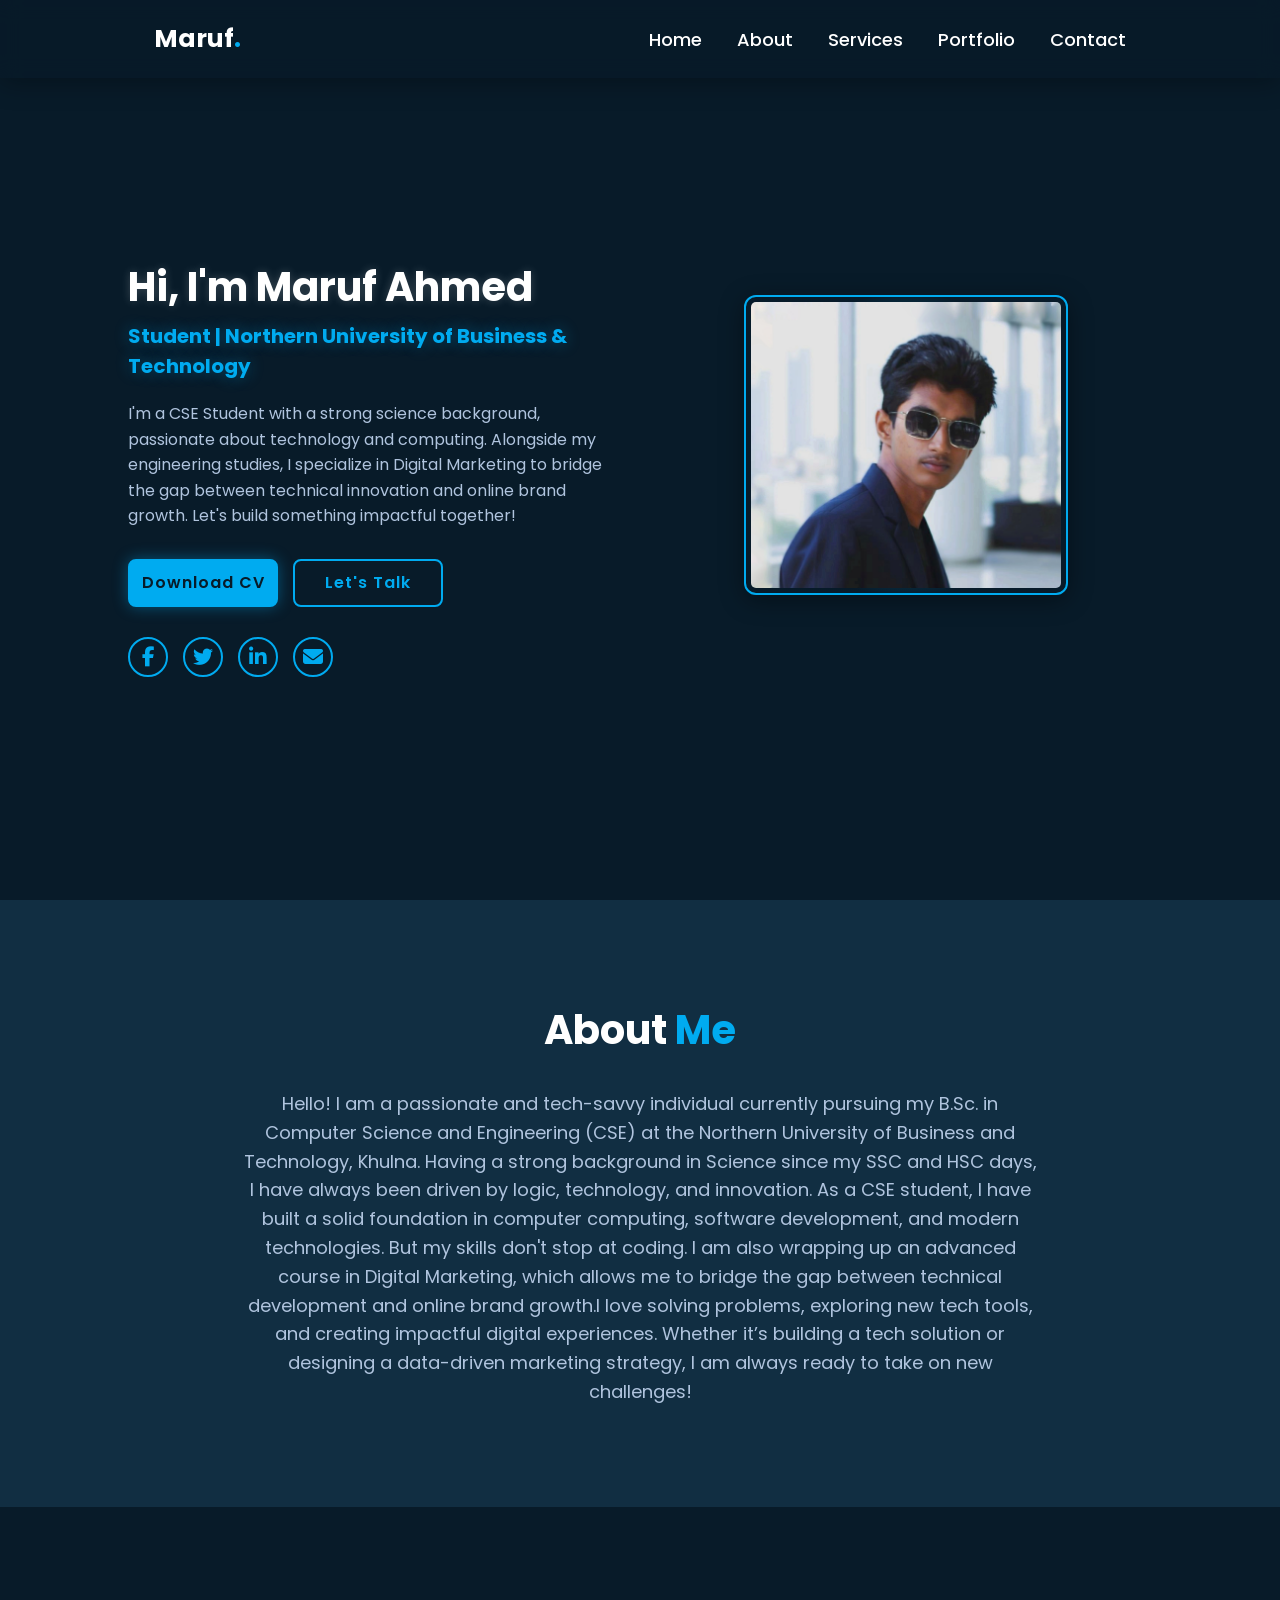
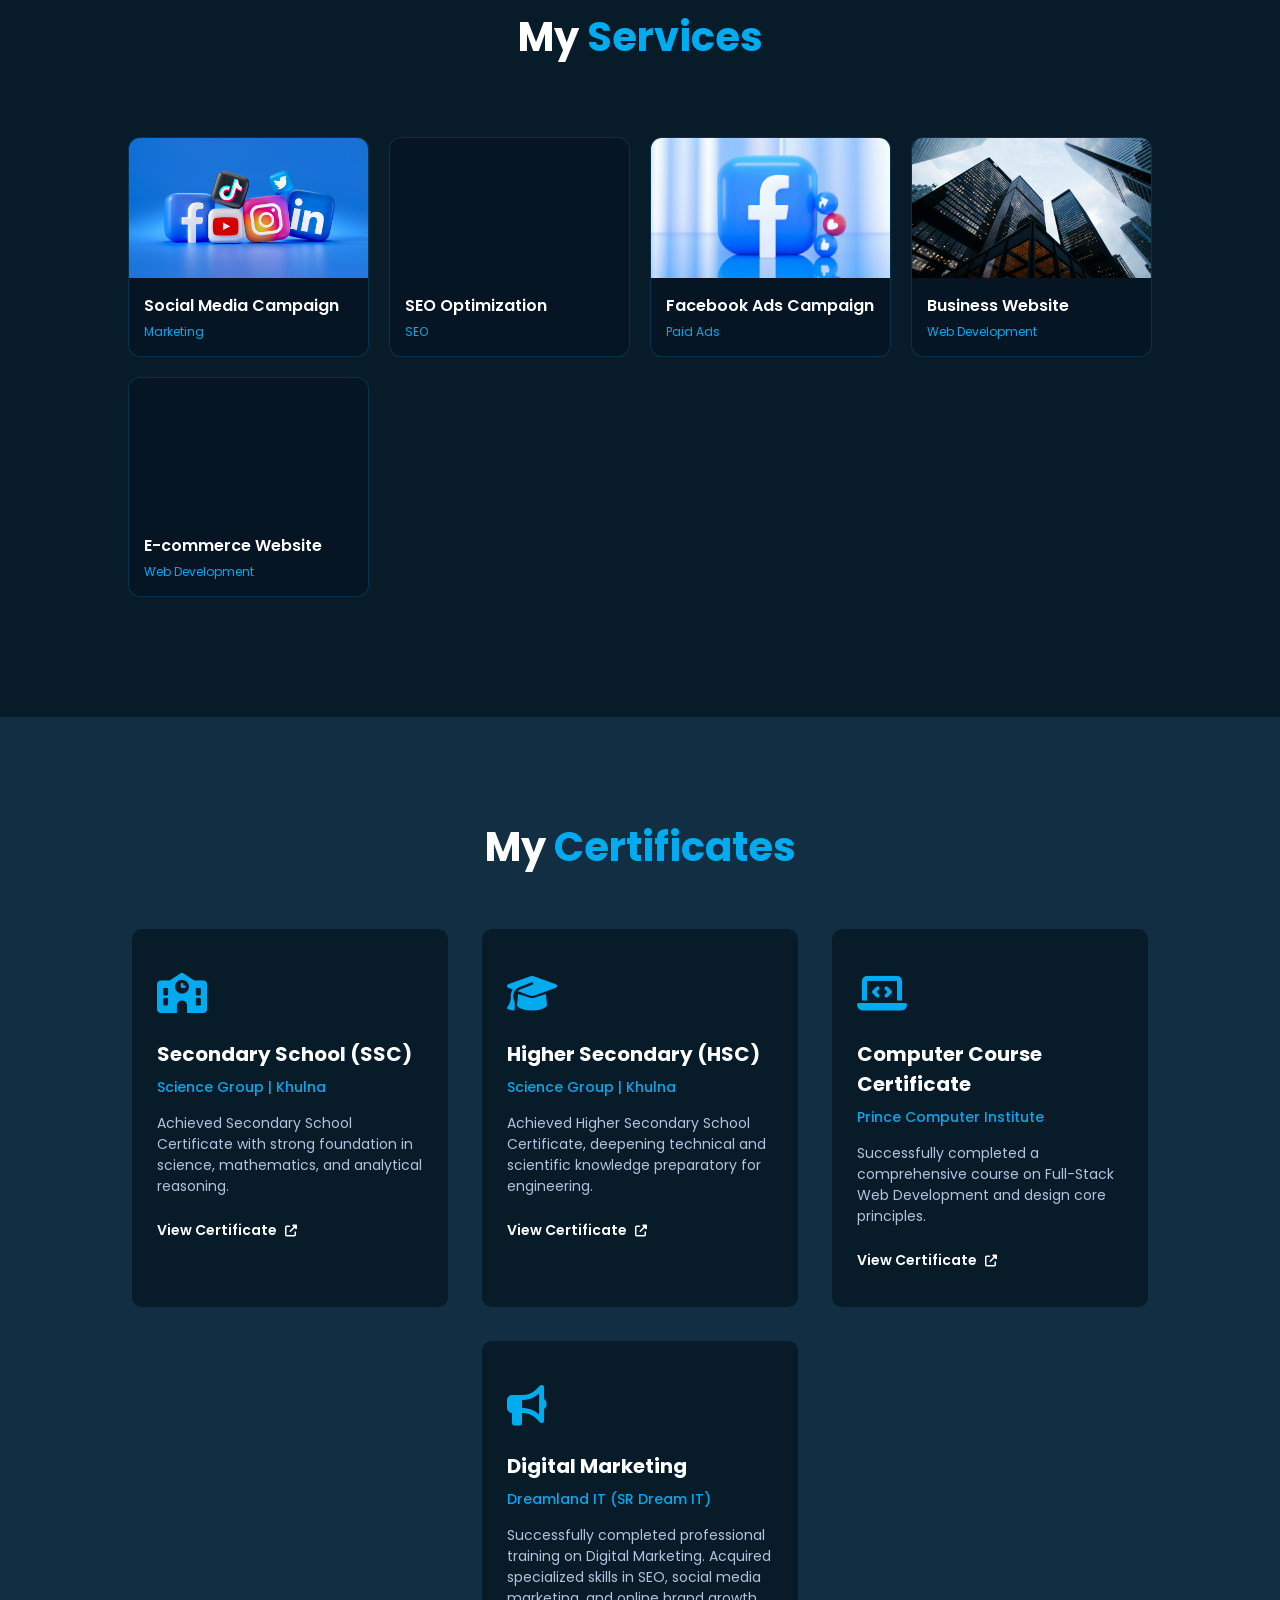
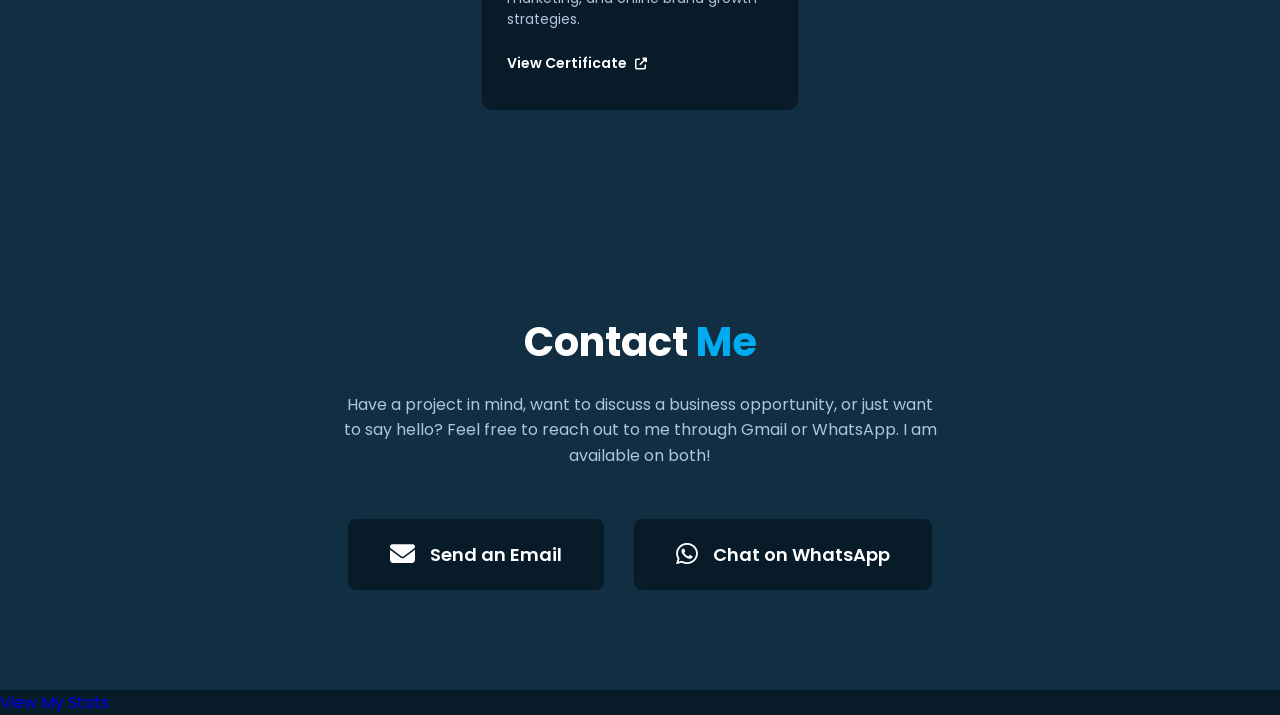
==== index.html @ d7e3120d "Add files via upload" ====
<!DOCTYPE html>
<html lang="en">
<head>
    <meta charset="UTF-8">
    <meta name="viewport" content="width=device-width, initial-scale=1.0">
    <title>Maruf | Portfolio</title>
    <!-- FontAwesome Icon Link (For Social Media Icons) -->
    <link rel="stylesheet" href="https://cdnjs.cloudflare.com/ajax/libs/font-awesome/6.4.0/css/all.min.css">
    <link rel="stylesheet" href="style.css">
</head>
<body>

    <!-- Navigation Bar -->
    <header>
        <nav>
            <div class="logo">Maruf<span>.</span></div>
            <ul>
                <li><a href="#hero">Home</a></li>
                <li><a href="#about">About</a></li>
                <li><a href="#services">Services</a></li>
                <li><a href="#portfolio">Portfolio</a></li>
                <li><a href="#contact">Contact</a></li>
            </ul>
        </nav>
    </header>

    <!-- Hero Section -->
   <section id="hero" style="min-height: 100vh; display: flex; align-items: center; justify-content: space-between; padding: 100px 10% 60px 10%; background: #081b29; color: #fff; gap: 40px;">

    <div class="hero-content" style="flex: 1; min-width: 300px;">
        <h1 style="font-size: 40px; font-weight: 700; margin-bottom: 10px;">Hi, I'm Maruf Ahmed</h1>
        <h2 class="dynamic-text" style="font-size: 20px; color: #00abf0; margin-bottom: 20px;">Student | Northern University of Business & Technology</h2>
        <p style="font-size: 16px; line-height: 1.6; margin-bottom: 30px; color: #b0c4de;">I'm a CSE Student with a strong science background, passionate about technology and computing. Alongside my engineering studies, I specialize in Digital Marketing to bridge the gap between technical innovation and online brand growth. Let's build something impactful together!</p>
        
        <div class="hero-buttons" style="margin-bottom: 30px; display: flex; gap: 15px;">
            <a href="cv.pdf" download class="btn-filled">Download CV</a>
            <a href="https://wa.me/+8801313614812" target="_blank" class="btn-outlined">Let's Talk</a>
        </div>

        <div class="social-icons" style="display: flex; gap: 15px;">
            <a href="https://www.facebook.com/syringe2049" target="_blank"><i class="fab fa-facebook-f"></i></a>
            <a href="https://www.twitter.com/syringe_2" target="_blank"><i class="fab fa-twitter"></i></a>
            <a href="https://www.linkedin.com/in/maruf-ahmed" target="_blank"><i class="fab fa-linkedin-in"></i></a>
            <a href="mailto:marufahmed1295@gmail.com"><i class="fas fa-envelope"></i></a>
        </div>
    </div>

    <div class="hero-image" style="flex: 1; display: flex; justify-content: center; align-items: center; min-width: 300px;">
        <img src="maruf_face.png" alt="Maruf Ahmed" style="max-width: 70%; height: auto; max-height: 300px; border-radius: 12px; box-shadow: 0 5px 25px rgba(0, 0, 0, 0.4); object-fit: cover;">
    </div>

</section>
     <!-- About Section -->
<section id="about" style="padding: 100px 10%; background: #112e42; color: #fff;">
    <h2 style="font-size: 40px; margin-bottom: 30px; text-align: center;">About <span style="color: #00abf0;">Me</span></h2>
    <p style="font-size: 18px; line-height: 1.6; color: #b0c4de; max-width: 800px; margin: 0 auto; text-align: center;">
       ​Hello! I am a passionate and tech-savvy individual currently pursuing my B.Sc. in Computer Science and Engineering (CSE) at the Northern University of Business and Technology, Khulna. Having a strong background in Science since my SSC and HSC days, I have always been driven by logic, technology, and innovation.
​      As a CSE student, I have built a solid foundation in computer computing, software development, and modern technologies. But my skills don't stop at coding. I am also wrapping up an advanced course in Digital Marketing, which allows me to bridge the gap between technical development and online brand growth.
       ​I love solving problems, exploring new tech tools, and creating impactful digital experiences. Whether it’s building a tech solution or designing a data-driven marketing strategy, I am always ready to take on new challenges!
    </p>
</section>
<section id="services" style="padding: 100px 10%; background: #081b29; color: #fff;">
    <h2 style="font-size: 40px; margin-bottom: 50px; text-align: center;">My <span style="color: #00abf0;">Services</span></h2>
    
    <div style="display: grid; grid-template-columns: repeat(auto-fit, minmax(220px, 1fr)); gap: 20px; padding: 20px 0; width: 100%;">

<div class="service-box" onclick="openServiceModal('social')" style="background: #061523; border-radius: 12px; overflow: hidden; border: 1px solid rgba(0, 171, 240, 0.2); cursor: pointer; transition: 0.3s;"> 
                  <div style="height: 140px; background-image: url('social.jpg'); background-size: cover; background-position: center;"></div>
                <div style="padding: 15px;">
                    <h3 style="font-size: 16px; color: #fff; margin-bottom: 5px; font-weight: 600;">Social Media Campaign</h3>
                    <p style="font-size: 12px; color: #00abf0; margin-bottom: 0;">Marketing</p>
                </div>
            </div>

<div class="service-box" onclick="openServiceModal('seo')" style="background: #061523; border-radius: 12px; overflow: hidden; border: 1px solid rgba(0, 171, 240, 0.2); cursor: pointer; transition: 0.3s;">
            <div style="height: 140px; background-image: url('seo.jpg'); background-size: cover; background-position: center;"></div>
            <div style="padding: 15px;">
                <h3 style="font-size: 16px; color: #fff; margin-bottom: 5px; font-weight: 600;">SEO Optimization</h3>
                <p style="font-size: 12px; color: #00abf0; margin-bottom: 0;">SEO</p>
            </div>
        </div>

<div class="service-box" onclick="openServiceModal('paid-ads')" style="background: #061523; border-radius: 12px; overflow: hidden; border: 1px solid rgba(0, 171, 240, 0.2); cursor: pointer; transition: 0.3s;">                <div style="height: 140px; background-image: url('ads.jpg'); background-size: cover; background-position: center;"></div>
                <div style="padding: 15px;">
                    <h3 style="font-size: 16px; color: #fff; margin-bottom: 5px; font-weight: 600;">Facebook Ads Campaign</h3>
                    <p style="font-size: 12px; color: #00abf0; margin-bottom: 0;">Paid Ads</p>
                </div>
            </div>

<div class="service-box" onclick="openServiceModal('website')" style="background: #061523; border-radius: 12px; overflow: hidden; border: 1px solid rgba(0, 171, 240, 0.2); cursor: pointer; transition: 0.3s;">                <div style="height: 140px; background-image: url('business.jpg'); background-size: cover; background-position: center;"></div>
                <div style="padding: 15px;">
                    <h3 style="font-size: 16px; color: #fff; margin-bottom: 5px; font-weight: 600;">Business Website</h3>
                    <p style="font-size: 12px; color: #00abf0; margin-bottom: 0;">Web Development</p>
                </div>
            </div>

<div class="service-box" onclick="openServiceModal('ecommerce')" style="background: #061523; border-radius: 12px; overflow: hidden; border: 1px solid rgba(0, 171, 240, 0.2); cursor: pointer; transition: 0.3s;">                <div style="height: 140px; background-image: url('ecommerce.jpg'); background-size: cover; background-position: center;"></div>
                <div style="padding: 15px;">
                    <h3 style="font-size: 16px; color: #fff; margin-bottom: 5px; font-weight: 600;">E-commerce Website</h3>
                    <p style="font-size: 12px; color: #00abf0; margin-bottom: 0;">Web Development</p>
                </div>
            </div>

        </div> 




         </div>
        </div>
    </div>
</section>

    <!-- Certificates and Projects (Portfolio) Section -->
    <section id="portfolio">
        <h2 class="section-title">My <span>Certificates</span></h2>
        
        <div class="portfolio-grid">
        <div class="portfolio-card">
            <div class="card-icon"><i class="fas fa-school"></i></div>
            <h3>Secondary School (SSC)</h3>
            <p class="institute">Science Group | Khulna</p>
            <p class="card-desc">Achieved Secondary School Certificate with strong foundation in science, mathematics, and analytical reasoning.</p>
            <a href="ssc.pdf" target="_blank" class="view-link">View Certificate <i class="fas fa-external-link-alt"></i></a>
        </div>

        <div class="portfolio-card">
            <div class="card-icon"><i class="fas fa-graduation-cap"></i></div>
            <h3>Higher Secondary (HSC)</h3>
            <p class="institute">Science Group | Khulna</p>
            <p class="card-desc">Achieved Higher Secondary School Certificate, deepening technical and scientific knowledge preparatory for engineering.</p>
            <a href="hsc.pdf" target="_blank" class="view-link">View Certificate <i class="fas fa-external-link-alt"></i></a>
        </div>

        <div class="portfolio-card">
            <div class="card-icon"><i class="fas fa-laptop-code"></i></div>
            <h3>Computer Course Certificate</h3>
            <p class="institute">Prince Computer Institute</p>
            <p class="card-desc">Successfully completed a comprehensive course on Full-Stack Web Development and design core principles.</p>
            <a href="computer-course.pdf" target="_blank" class="view-link">View Certificate <i class="fas fa-external-link-alt"></i></a>
        </div>

        <div class="portfolio-card">
            <div class="card-icon"><i class="fas fa-bullhorn"></i></div>
            <h3>Digital Marketing</h3>
            <p class="institute">Dreamland IT (SR Dream IT)</p>
            <p class="card-desc">Successfully completed professional training on Digital Marketing. Acquired specialized skills in SEO, social media marketing, and online brand growth strategies.</p>
            <a href="digital-marketing-cert.pdf" target="_blank" class="view-link">View Certificate <i class="fas fa-external-link-alt"></i></a>
        </div>
    </div>
    </section>
    <!-- Contact Section -->
<section id="contact" style="padding: 100px 10%; background: #112e42; color: #fff; text-align: center;">
    <h2 style="font-size: 40px; margin-bottom: 20px;">Contact <span style="color: #00abf0;">Me</span></h2>
    <p style="font-size: 16px; color: #b0c4de; max-width: 600px; margin: 0 auto 50px auto; line-height: 1.6;">
        Have a project in mind, want to discuss a business opportunity, or just want to say hello? Feel free to reach out to me through Gmail or WhatsApp. I am available on both!
    </p>

    <div style="display: flex; justify-content: center; align-items: center; gap: 30px; flex-wrap: wrap;">
        
        <!-- Gmail Option -->
        <a href="mailto:marufahmed1295@gmail.com" style="display: flex; align-items: center; gap: 15px; background: #081b29; padding: 20px 40px; border-radius: 8px; color: #fff; text-decoration: none; font-size: 18px; font-weight: 600; border: 2px solid transparent; transition: 0.5s;" onmouseover="this.style.borderColor='#00abf0'; this.style.color='#00abf0'" onmouseout="this.style.borderColor='transparent'; this.style.color='#fff'">
            <i class="fas fa-envelope" style="font-size: 25px;"></i> Send an Email
        </a>

        <!-- WhatsApp Option -->
        <a href="https://wa.me/8801313614812" target="_blank" style="display: flex; align-items: center; gap: 15px; background: #081b29; padding: 20px 40px; border-radius: 8px; color: #fff; text-decoration: none; font-size: 18px; font-weight: 600; border: 2px solid transparent; transition: 0.5s;" onmouseover="this.style.borderColor='#25d366'; this.style.color='#25d366'" onmouseout="this.style.borderColor='transparent'; this.style.color='#fff'">
            <i class="fab fa-whatsapp" style="font-size: 25px;"></i> Chat on WhatsApp
        </a>

    </div>
</section>
<div id="serviceModal" class="custom-modal" style="display: none; position: fixed; z-index: 1000; left: 0; top: 0; width: 100%; height: 100%; background-color: rgba(8, 27, 41, 0.95); backdrop-filter: blur(8px); align-items: center; justify-content: center;">
    
    <div class="modal-content" style="background: #112e42; border: 2px solid #00abf0; box-shadow: 0 0 30px rgba(0, 171, 240, 0.5); padding: 30px; border-radius: 15px; max-width: 600px; width: 90%; color: #fff; position: relative; animation: fadeIn 0.4s ease;">
        
        <span class="close-btn" onclick="closeServiceModal()" style="position: absolute; right: 20px; top: 15px; font-size: 28px; color: #b0c4de; cursor: pointer; transition: 0.3s;">&times;</span>
        
        <h2 id="modalTitle" style="color: #00abf0; font-size: 26px; margin-bottom: 15px; font-weight: 600;">Service Title</h2>
        <div id="modalBody" style="font-size: 16px; line-height: 1.7; color: #b0c4de;">
            </div>
    </div>
</div>

<style>
@keyframes fadeIn {
    from { opacity: 0; transform: scale(0.9); }
    to { opacity: 1; transform: scale(1); }
}
.close-btn:hover { color: #00abf0 !important; }
</style>

<script>
function openServiceModal(serviceType) {
    const modal = document.getElementById('serviceModal');
    const title = document.getElementById('modalTitle');
    const body = document.getElementById('modalBody');
    
   if(serviceType === 'social') {
        title.innerText = "Social Media Campaign & Marketing";
        // টাইটেল এর সাইজ ও মার্জিন সুন্দর করার জন্য একটু সিএসএস স্টাইল সেট করা
        title.style.fontSize = "22px";
        title.style.marginBottom = "15px";
        title.style.color = "#00abf0";

        body.innerHTML = `
            <div style="max-height: 55vh; overflow-y: auto; padding-right: 8px; scrollbar-width: thin;">
                
                <div style="margin-bottom: 12px;">
                    <h4 style="color: #fff; font-size: 14.5px; margin-bottom: 4px; font-weight: 600;">What is Social Media Marketing?</h4>
                    <p style="color: #b0c4de; font-size: 12.5px; line-height: 1.5; margin: 0;">
                        Using platforms like Facebook, Instagram, LinkedIn, and Twitter to promote your business, connect with your target audience, and build a strong online presence.
                    </p>
                </div>

                <div style="margin-bottom: 16px;">
                    <h4 style="color: #fff; font-size: 14.5px; margin-bottom: 4px; font-weight: 600;">Why is it Important?</h4>
                    <p style="color: #b0c4de; font-size: 12.5px; line-height: 1.5; margin: 0;">
                        A well-optimized campaign drives high-quality traffic, increases brand loyalty, boosts user engagement, and rapidly converts casual visitors into paying customers.
                    </p>
                </div>

                <div>
                    <h4 style="color: #00abf0; font-size: 14.5px; margin-bottom: 8px; font-weight: 600;">What I Will Do For You:</h4>
                    <ul style="list-style-type: none; padding: 0; margin: 0;">
                        <li style="margin-bottom: 6px; color: #b0c4de; font-size: 12px; display: flex; align-items: flex-start; line-height: 1.4;">
                            <span style="color: #00abf0; margin-right: 6px;">✔</span> Target audience research & strategic content planning.
                        </li>
                        <li style="margin-bottom: 6px; color: #b0c4de; font-size: 12px; display: flex; align-items: flex-start; line-height: 1.4;">
                            <span style="color: #00abf0; margin-right: 6px;">✔</span> Designing eye-catching visuals & high-converting ad copies.
                        </li>
                        <li style="margin-bottom: 6px; color: #b0c4de; font-size: 12px; display: flex; align-items: flex-start; line-height: 1.4;">
                            <span style="color: #00abf0; margin-right: 6px;">✔</span> Managing organic page growth & boosting customer engagement.
                        </li>
                        <li style="margin-bottom: 6px; color: #b0c4de; font-size: 12px; display: flex; align-items: flex-start; line-height: 1.4;">
                            <span style="color: #00abf0; margin-right: 6px;">✔</span> Setting up laser-targeted paid ad campaigns to maximize ROI.
                        </li>
                    </ul>
                </div>

            </div>
        `;
    }
    else if(serviceType === 'seo') {
        title.innerText = "SEO Optimization";
        title.style.fontSize = "22px";
        title.style.marginBottom = "15px";
        title.style.color = "#00abf0";

        body.innerHTML = `
            <div style="max-height: 55vh; overflow-y: auto; padding-right: 8px; scrollbar-width: thin;">
                
                <div style="margin-bottom: 12px;">
                    <h4 style="color: #fff; font-size: 14.5px; margin-bottom: 4px; font-weight: 600;">What is SEO Optimization?</h4>
                    <p style="color: #b0c4de; font-size: 12.5px; line-height: 1.5; margin: 0;">
                        SEO (Search Engine Optimization) is the process of optimizing your website to rank higher on Google search results, making it easier for customers to find you organically.
                    </p>
                </div>

                <div style="margin-bottom: 16px;">
                    <h4 style="color: #fff; font-size: 14.5px; margin-bottom: 4px; font-weight: 600;">Why is it Important?</h4>
                    <p style="color: #b0c4de; font-size: 12.5px; line-height: 1.5; margin: 0;">
                        Higher search rankings bring continuous free, organic traffic to your site, build immense brand trust, and generate high-quality leads without relying constantly on paid ads.
                    </p>
                </div>

                <div>
                    <h4 style="color: #00abf0; font-size: 14.5px; margin-bottom: 8px; font-weight: 600;">What I Will Do For You:</h4>
                    <ul style="list-style-type: none; padding: 0; margin: 0;">
                        <li style="margin-bottom: 6px; color: #b0c4de; font-size: 12px; display: flex; align-items: flex-start; line-height: 1.4;">
                            <span style="color: #00abf0; margin-right: 6px;">✔</span> Profitable & high-search volume keyword research.
                        </li>
                        <li style="margin-bottom: 6px; color: #b0c4de; font-size: 12px; display: flex; align-items: flex-start; line-height: 1.4;">
                            <span style="color: #00abf0; margin-right: 6px;">✔</span> On-Page SEO (Meta tags, headings, content optimization).
                        </li>
                        <li style="margin-bottom: 6px; color: #b0c4de; font-size: 12px; display: flex; align-items: flex-start; line-height: 1.4;">
                            <span style="color: #00abf0; margin-right: 6px;">✔</span> Technical SEO & website speed enhancement.
                        </li>
                        <li style="margin-bottom: 6px; color: #b0c4de; font-size: 12px; display: flex; align-items: flex-start; line-height: 1.4;">
                            <span style="color: #00abf0; margin-right: 6px;">✔</span> Google Search Console & Analytics setup with regular reporting.
                        </li>
                    </ul>
                </div>

            </div>
        `;
    }
    else if(serviceType === 'paid-ads') {
        title.innerText = "Facebook Ads & Boosting Campaign";
        title.style.fontSize = "22px";
        title.style.marginBottom = "15px";
        title.style.color = "#00abf0";

        body.innerHTML = `
            <div style="max-height: 55vh; overflow-y: auto; padding-right: 8px; scrollbar-width: thin;">
                
                <div style="margin-bottom: 12px;">
                    <h4 style="color: #fff; font-size: 14.5px; margin-bottom: 4px; font-weight: 600;">What is Paid Advertising?</h4>
                    <p style="color: #b0c4de; font-size: 12.5px; line-height: 1.5; margin: 0;">
                        Paid Ads or Boosting Campaigns involve paying platforms like Facebook and Instagram to instantly display your products or services directly to a highly targeted audience.
                    </p>
                </div>

                <div style="margin-bottom: 16px;">
                    <h4 style="color: #fff; font-size: 14.5px; margin-bottom: 4px; font-weight: 600;">Why is it Important?</h4>
                    <p style="color: #b0c4de; font-size: 12.5px; line-height: 1.5; margin: 0;">
                        It is the fastest way to generate instant sales, drive conversions, launch new products, and reach thousands of potential buyers within hours.
                    </p>
                </div>

                <div>
                    <h4 style="color: #00abf0; font-size: 14.5px; margin-bottom: 8px; font-weight: 600;">What I Will Do For You:</h4>
                    <ul style="list-style-type: none; padding: 0; margin: 0;">
                        <li style="margin-bottom: 6px; color: #b0c4de; font-size: 12px; display: flex; align-items: flex-start; line-height: 1.4;">
                            <span style="color: #00abf0; margin-right: 6px;">✔</span> Advanced custom & Lookalike audience targeting.
                        </li>
                        <li style="margin-bottom: 6px; color: #b0c4de; font-size: 12px; display: flex; align-items: flex-start; line-height: 1.4;">
                            <span style="color: #00abf0; margin-right: 6px;">✔</span> High-converting sales funnel creation & Meta Pixel setup.
                        </li>
                        <li style="margin-bottom: 6px; color: #b0c4de; font-size: 12px; display: flex; align-items: flex-start; line-height: 1.4;">
                            <span style="color: #00abf0; margin-right: 6px;">✔</span> A/B testing of ad copies and continuous budget optimization.
                        </li>
                        <li style="margin-bottom: 6px; color: #b0c4de; font-size: 12px; display: flex; align-items: flex-start; line-height: 1.4;">
                            <span style="color: #00abf0; margin-right: 6px;">✔</span> Running laser-focused retargeting ads to maximize your total sales.
                        </li>
                    </ul>
                </div>

            </div>
        `;
    }
    else if(serviceType === 'ecommerce') {
        title.innerText = "E-commerce Website Development";
        title.style.fontSize = "22px";
        title.style.marginBottom = "15px";
        title.style.color = "#00abf0";

        body.innerHTML = `
            <div style="max-height: 55vh; overflow-y: auto; padding-right: 8px; scrollbar-width: thin;">
                
                <div style="margin-bottom: 12px;">
                    <h4 style="color: #fff; font-size: 14.5px; margin-bottom: 4px; font-weight: 600;">What is E-commerce Website Development?</h4>
                    <p style="color: #b0c4de; font-size: 12.5px; line-height: 1.5; margin: 0;">
                        An E-commerce website is a fully dynamic online store equipped with a product catalog, shopping cart, and payment options, allowing customers to buy directly from you.
                    </p>
                </div>

                <div style="margin-bottom: 16px;">
                    <h4 style="color: #fff; font-size: 14.5px; margin-bottom: 4px; font-weight: 600;">Why is it Important?</h4>
                    <p style="color: #b0c4de; font-size: 12.5px; line-height: 1.5; margin: 0;">
                        It breaks geographical boundaries, expands your target market globally, and automates your retail or product sales process 24/7 without requiring a physical shop.
                    </p>
                </div>

                <div>
                    <h4 style="color: #00abf0; font-size: 14.5px; margin-bottom: 8px; font-weight: 600;">What I Will Do For You:</h4>
                    <ul style="list-style-type: none; padding: 0; margin: 0;">
                        <li style="margin-bottom: 6px; color: #b0c4de; font-size: 12px; display: flex; align-items: flex-start; line-height: 1.4;">
                            <span style="color: #00abf0; margin-right: 6px;">✔</span> Advanced product listing with search filters and cart management.
                        </li>
                        <li style="margin-bottom: 6px; color: #b0c4de; font-size: 12px; display: flex; align-items: flex-start; line-height: 1.4;">
                            <span style="color: #00abf0; margin-right: 6px;">✔</span> Secure integration with Bkash, Nagad, Rocket, or international payment systems.
                        </li>
                        <li style="margin-bottom: 6px; color: #b0c4de; font-size: 12px; display: flex; align-items: flex-start; line-height: 1.4;">
                            <span style="color: #00abf0; margin-right: 6px;">✔</span> User-friendly checkout page and comprehensive admin panel for tracking orders.
                        </li>
                    </ul>
                </div>

            </div>
        `;
    }
     else if(serviceType === 'website') {
        title.innerText = "Business Website Development";
        title.style.fontSize = "22px";
        title.style.marginBottom = "15px";
        title.style.color = "#00abf0";

        body.innerHTML = `
            <div style="max-height: 55vh; overflow-y: auto; padding-right: 8px; scrollbar-width: thin;">
                
                <div style="margin-bottom: 12px;">
                    <h4 style="color: #fff; font-size: 14.5px; margin-bottom: 4px; font-weight: 600;">What is a Business Website?</h4>
                    <p style="color: #b0c4de; font-size: 12.5px; line-height: 1.5; margin: 0;">
                        A business website is a professional digital presence for your company, designed to showcase your services, build brand identity, and attract potential clients online.
                    </p>
                </div>

                <div style="margin-bottom: 16px;">
                    <h4 style="color: #fff; font-size: 14.5px; margin-bottom: 4px; font-weight: 600;">Why is it Important?</h4>
                    <p style="color: #b0c4de; font-size: 12.5px; line-height: 1.5; margin: 0;">
                        It builds trust with your customers, serves as a 24/7 digital office, and makes your business accessible to global clients, helping you generate leads consistently.
                    </p>
                </div>

                <div>
                    <h4 style="color: #00abf0; font-size: 14.5px; margin-bottom: 8px; font-weight: 600;">What I Will Do For You:</h4>
                    <ul style="list-style-type: none; padding: 0; margin: 0;">
                        <li style="margin-bottom: 6px; color: #b0c4de; font-size: 12px; display: flex; align-items: flex-start; line-height: 1.4;">
                            <span style="color: #00abf0; margin-right: 6px;">✔</span> Custom, modern, and professional UI/UX design.
                        </li>
                        <li style="margin-bottom: 6px; color: #b0c4de; font-size: 12px; display: flex; align-items: flex-start; line-height: 1.4;">
                            <span style="color: #00abf0; margin-right: 6px;">✔</span> Fully mobile-responsive and high-speed optimized layout.
                        </li>
                        <li style="margin-bottom: 6px; color: #b0c4de; font-size: 12px; display: flex; align-items: flex-start; line-height: 1.4;">
                            <span style="color: #00abf0; margin-right: 6px;">✔</span> Contact forms, map integration, and SEO-friendly structure.
                        </li>
                    </ul>
                </div>
            </div>
        `;
    }
    
    modal.style.display = 'flex';
}

function closeServiceModal() {
    document.getElementById('serviceModal').style.display = 'none';
}

window.onclick = function(event) {
    const modal = document.getElementById('serviceModal');
    if (event.target == modal) {
        modal.style.display = 'none';
    }
}
</script>
<!-- Default Statcounter code for Maruf Portfolio
https://maruf-portfolio49.netlify.app/ -->
<script type="text/javascript">
var sc_project=13295386; 
var sc_invisible=0; 
var sc_security="14dc7873"; 
var scJsHost = "https://";
document.write("<sc"+"ript type='text/javascript' src='" + scJsHost+
"statcounter.com/counter/counter.js'></"+"script>");
</script>
<noscript><div class="statcounter"><a title="Web Analytics"
href="https://statcounter.com/" target="_blank"><img class="statcounter"
src="https://c.statcounter.com/13295386/0/14dc7873/0/" alt="Web Analytics"
referrerPolicy="no-referrer-when-downgrade"></a></div></noscript>
<!-- End of Statcounter Code -->
<a href="https://statcounter.com/p13295386/?guest=1">View My Stats</a>
</body>
</html>
---- style.css ----
/* গুগল ফন্ট ইমপোর্ট */
@import url('https://fonts.googleapis.com/css2?family=Poppins:wght@300;400;600;700&display=swap');

/* বেসিক রিসেট */
* {
    margin: 0;
    padding: 0;
    box-sizing: border-box;
    font-family: 'Poppins', sans-serif;
    text-decoration: none;
    list-style: none;
    scroll-behavior: smooth;
}

:root {
    --bg-color: #081b29; /* ডার্ক ব্যাকগ্রাউন্ড ব্লু */
    --second-bg-color: #112e42;
    --text-color: #edd4d4; /* অফ-হোয়াইট লাইট টেক্সট */
    --main-color: #00abf0; /* নিয়ন ব্লু কালার */
}

body {
    background: var(--bg-color);
    color: var(--text-color);
    overflow-x: hidden;
}

/* নেভিগেশন বার */
header {

    position: fixed !important;  /* এটি বারটিকে স্ক্রিনের উপরে লক করে রাখবে */
    top: 0 !important;           /* একদম উপরে আটকে রাখার জন্য */
    left: 0;
    width: 100%;
    padding: 20px 12%;           /* আপনার চাওয়া অনুযায়ী দুই পাশের সাইজ বড় করা হলো */
    background: rgba(8, 27, 41, 0.85); /* আপনার মডার্ন গ্লাস ইফেক্ট কালার */
    backdrop-filter: blur(10px);
    -webkit-backdrop-filter: blur(10px);
    
    /* এই জেন-ইনডেক্স ১০০০% গ্যারান্টি দেবে যে বারটি সবসময় সব লেখার উপরে থাকবে */
    z-index: 9999 !important;     
    
    box-shadow: 0 5px 25px rgba(0, 0, 0, 0.3); /* নিচে হালকা সুন্দর ছায়া */


}

nav {
    display: flex;
    justify-content: space-between;
    align-items: center;
}

.logo {
    font-size: 25px;
    color: #fff;
    font-weight: 700;
}

.logo span {
    color: var(--main-color);
}

nav ul {
    display: flex;
}

nav ul li a {
    font-size: 18px;
    color: #fff;
    font-weight: 500;
    margin-left: 35px;
    transition: .3s;
}

nav ul li a:hover, 
nav ul li a.active {
    color: var(--main-color);
}

/* হিরো সেকশন */
#hero {
    min-height: 100vh;
    display: flex;
    align-items: center;
    padding: 0 10%;
    gap: 40px;
}

.hero-content {
    max-width: 600px;
}

.hero-content h1 {
    font-size: 42px;
    font-weight: 700;
    line-height: 1.2;
    color: #fff;
    text-shadow: 0 0 10px rgba(255, 255, 255, 0.2);
}

.dynamic-text {
    font-size: 20px;
    font-weight: 700;
    color: var(--main-color);
    margin-top: 5px;
    text-shadow: 0 0 15px rgba(0, 171, 240, 0.4); /* গ্লোয়িং টেক্সট ইফেক্ট */
}

.hero-content p {
    font-size: 16px;
    margin: 20px 0 40px;
    line-height: 1.6;
    color: #b0c4de;
}

/* বাটন স্টাইল */
.hero-buttons {
    display: flex;
    gap: 20px;
    margin-bottom: 45px;
}

.btn-filled {
    position: relative;
    display: inline-flex;
    justify-content: center;
    align-items: center;
    width: 150px;
    height: 48px;
    background: var(--main-color);
    border: 2px solid var(--main-color);
    border-radius: 8px;
    font-size: 16px;
    color: var(--bg-color);
    font-weight: 600;
    letter-spacing: 1px;
    z-index: 1;
    overflow: hidden;
    transition: .5s;
    box-shadow: 0 0 15px rgba(0, 171, 240, 0.4);
}

.btn-filled:hover {
    color: var(--main-color);
    background: transparent;
    box-shadow: none;
}

.btn-outlined {
    position: relative;
    display: inline-flex;
    justify-content: center;
    align-items: center;
    width: 150px;
    height: 48px;
    background: transparent;
    border: 2px solid var(--main-color);
    border-radius: 8px;
    font-size: 16px;
    color: var(--main-color);
    font-weight: 600;
    letter-spacing: 1px;
    transition: .5s;
}

.btn-outlined:hover {
    color: var(--bg-color);
    background: var(--main-color);
    box-shadow: 0 0 15px rgba(0, 171, 240, 0.4);
}

/* সোশ্যাল আইকন */
.social-icons {
    display: flex;
    gap: 20px;
}

.social-icons a {
    display: inline-flex;
    justify-content: center;
    align-items: center;
    width: 40px;
    height: 40px;
    background: transparent;
    border: 2px solid var(--main-color);
    border-radius: 50%;
    font-size: 20px;
    color: var(--main-color);
    transition: .5s;
}

.social-icons a:hover {
    background: var(--main-color);
    color: var(--bg-color);
    box-shadow: 0 0 15px var(--main-color);
}

/* রাইট সাইড ইমেজ */
.hero-image {
    position: relative;
    filter:grayscale(0%);
    opacity: 1
    border-radius: 15px;
    max-width: 100%;
    width: 700px;
    height: auto;
    display: flex;
    justify-content: center;
    align-items: center;
    object-fit: cover;
    margin-top: -50px;
}

.hero-image img {
    max-width: 75%;
    height: auto;
    max-height: 380px;
    object-fit: cover;
    border-radius: 24px;
    border: 2px solid #00abf0;
    padding: 5px;
    
    /* ডেমোর মতো ছবির ভেতরে গোল নীল গ্লো ব্যাকগ্রাউন্ড ঢোকানোর ট্রিক */
    background: radial-gradient(circle, #00abf0 10%, rgba(8, 27, 41, 0.9) 70%);
    box-shadow: 0 0 30px rgba(0, 171, 240, 0.8);
    
    /* এই কোডটি ছবির পেছনের অংশকে নীল গোল ব্যাকগ্রাউন্ডের সাথে মিক্স করবে */
    mix-blend-mode: lighten;
}



/* পোর্টফোলিও ও সার্টিফিকেট সেকশন */
#portfolio {
    padding: 100px 10%;
    background: var(--second-bg-color);
    text-align: center;
}

.section-title {
    font-size: 40px;
    margin-bottom: 50px;
    color: #fff;
}

.section-title span {
    color: var(--main-color);
}

.portfolio-grid {
    display: flex;
    justify-content: center;
    flex-wrap: wrap;
    gap: 30px;
}

.portfolio-card {
    background: var(--bg-color);
    border: 2px solid var(--second-bg-color);
    padding: 35px 25px;
    border-radius: 12px;
    width: 320px;
    text-align: left;
    transition: .5s;
}

.portfolio-card:hover {
    border-color: var(--main-color);
    transform: translateY(-10px);
    box-shadow: 0 0 20px rgba(0, 171, 240, 0.2);
}

.card-icon {
    font-size: 40px;
    color: var(--main-color);
    margin-bottom: 15px;
}

.portfolio-card h3 {
    font-size: 20px;
    color: #fff;
    margin-bottom: 8px;
}

.institute {
    font-size: 14px;
    color: var(--main-color);
    margin-bottom: 15px;
    font-weight: 500;
}

.card-desc {
    font-size: 14px;
    color: #b0c4de;
    line-height: 1.5;
    margin-bottom: 20px;
}

.view-link {
    color: #fff;
    font-weight: 600;
    font-size: 14px;
    transition: .3s;
}

.view-link i {
    font-size: 12px;
    margin-left: 5px;
}

.view-link:hover {
    color: var(--main-color);
}
/* ==========================================================================
   MOBILE & TABLET RESPONSIVE CODE (বিশাল স্পেস ও লেআউট ফিক্স)
   ========================================================================== */
@media (max-width: 992px) {
    /* ১. মোবাইলে হেডারের প্যাডিং এবং হাইট কমানো */
    header {
        padding: 12px 5% !important;
    }
    .logo {
        font-size: 20px !important;
    }
    nav a {
        font-size: 14px !important;
        margin-left: 12px !important;
    }

    /* ২. হিরো সেকশনের অতিরিক্ত হাইট ও প্যাডিং ডিলিট করা */
    section#hero, .hero, #hero {
        min-height: auto !important;      /* কম্পিউটারের বিশাল হাইট বাতিল করা হলো */
        height: auto !important;
        flex-direction: column-reverse !important; /* ছবি উপরে, লেখা নিচে */
        padding-top: 90px !important;     /* হেডার থেকে দূরত্ব */
        padding-bottom: 20px !important;  /* নিচের সেকশন থেকে দূরত্ব */
        text-align: center; 
        gap: 20px !important;             /* ছবি ও লেখার মাঝখানের গ্যাপ কমানো হলো */
    }

    /* ৩. লেখার বক্সের চারপাশের স্পেস কমানো */
    .hero-content {
        max-width: 100% !important;
        padding: 0 10px !important;
        display: flex;
        flex-direction: column;
        align-items: center; 
    }

    /* ৪. টাইটেল ও প্যারাগ্রাফের বিশাল সাইজ ও মার্জিন মোবাইলের জন্য ছোট করা */
    .hero-content h1 {
        font-size: 28px !important;       /* নামের সাইজ মোবাইলের উপযোগী করা */
        margin-bottom: 8px !important;
    }
    .hero-content h3 {
        font-size: 16px !important;
        margin-bottom: 12px !important;
    }
    .hero-content p {
        font-size: 14px !important;
        line-height: 1.5 !important;
        margin-bottom: 15px !important;   /* লেখার নিচের স্পেস কমানো হলো */
    }

    /* ৫. বাটন সেকশনের অতিরিক্ত মার্জিন ঠিক করা */
    .btn-box, .hero-content div {
        margin-bottom: 15px !important;
    }

    /* ৬. ইমেজ বক্সের সাইজ ও পজিশন ঠিক করা */
    .hero-image {
        width: 100% !important;
        height: auto !important;
        margin: 0 !important;
        padding: 0 !important;
    }
    .hero-image img {
        width: 200px !important;          /* মোবাইলে ছবিটা একটু ছোট ও মানানসই করা হলো */
        height: 200px !important;
        object-fit: cover;
        margin: 0 auto !important;
        border-radius: 50% !important;    /* আধুনিক দেখানোর জন্য গোল করা হলো */
        box-shadow: 0 8px 20px rgba(0, 0, 0, 0.4);
    }

    /* ৭. সোশ্যাল আইকনগুলোর স্পেস ও এলাইনমেন্ট ঠিক করা */
    .social-icons {
        display: flex !important;
        justify-content: center !important; 
        align-items: center !important;
        gap: 15px !important;               
        margin-top: 10px !important;        /* বাটন থেকে আইকনের গ্যাপ কমানো হলো */
        margin-bottom: 20px !important;     /* নিচের 'About Me' সেকশন থেকে গ্যাপ ঠিক করা */
        width: 100% !important;
    }
    .social-icons a {
        width: 38px !important;             
        height: 38px !important;
        font-size: 16px !important;         
    }

    /* ৮. নিচের 'About Me' সেকশনের টপ স্পেস কমানো */
    #about, .about-section {
        padding-top: 40px !important;       /* সোশ্যাল আইকন শেষ হওয়ার পর থেকে দূরত্ব */
    }
}
.social-box {
    background-image: linear-gradient(rgba(14, 36, 51, 0.8), rgba(14, 36, 51, 0.8)), url('images/social.jpg') !important;
    background-size: cover !important;
    background-position: center !important;
    background-repeat: no-repeat !important;
}
/* সার্ভিস কার্ডের জন্য হোভার ইফেক্ট */
.service-card {
    transition: all 0.3s ease !important; /* কার্ডটি স্মুথলি নড়াচড়া করবে */
    border: 1px solid transparent;
}

/* মাউস নিলে যা হবে */
.service-card:hover {
    transform: translateY(-15px); /* কার্ডটি ১০ পিক্সেল উপরে উঠে যাবে */
    box-shadow: 0 10px 20px rgba(0, 171, 240, 0.3); /* কার্ডের নিচে নীলচে শ্যাডো পড়বে */
    border-color: #0060f0; /* বর্ডারে হালকা নীল আভা আসবে */
}
.service-box {
    transition: transform 0.3s ease, box-shadow 0.3s ease !important;
}

.service-box:hover {
    transform: translateY(-15px); /* মাউস নিলে উপরে উঠবে */
    box-shadow: 0 10px 20px rgba(0, 112, 240, 0.4); /* নীল শ্যাডো জ্বলে উঠবে */
    border: 1px solid #0800f0; /* বর্ডার হালকা নীল হবে */
}
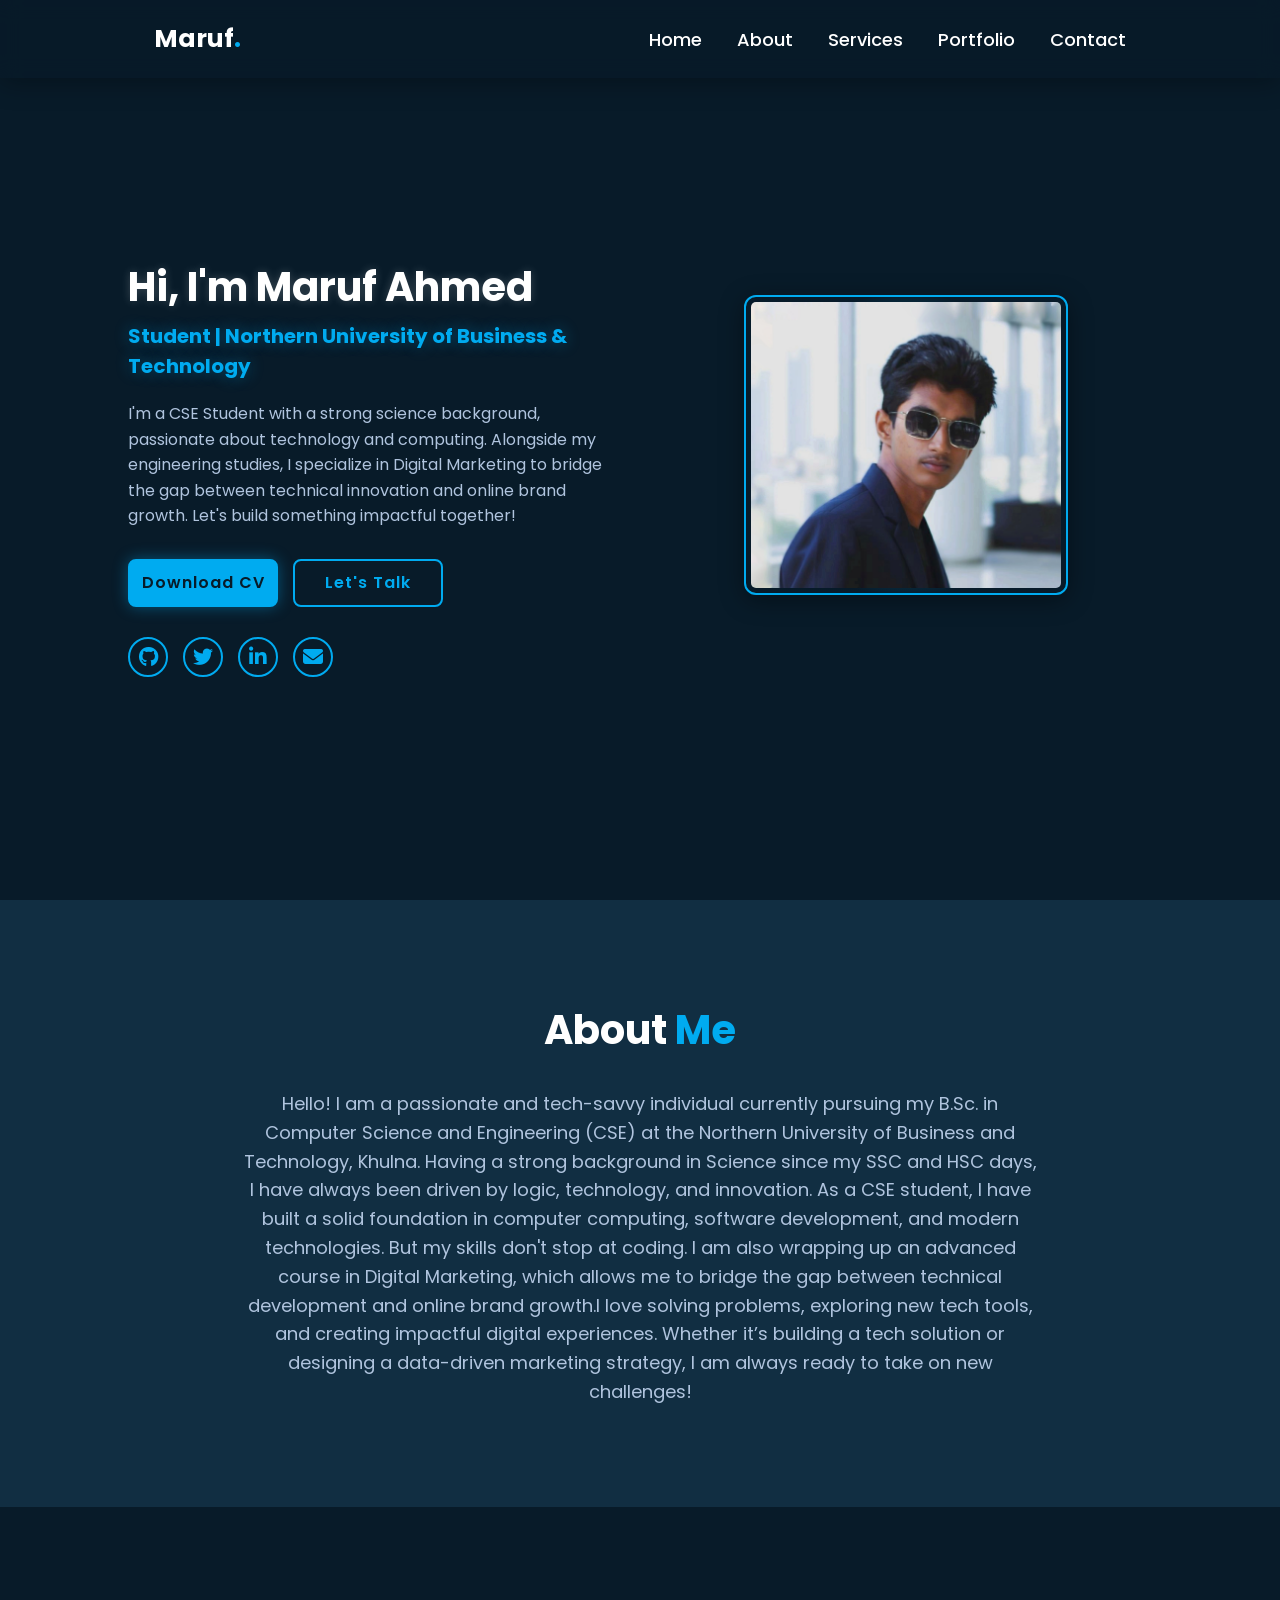
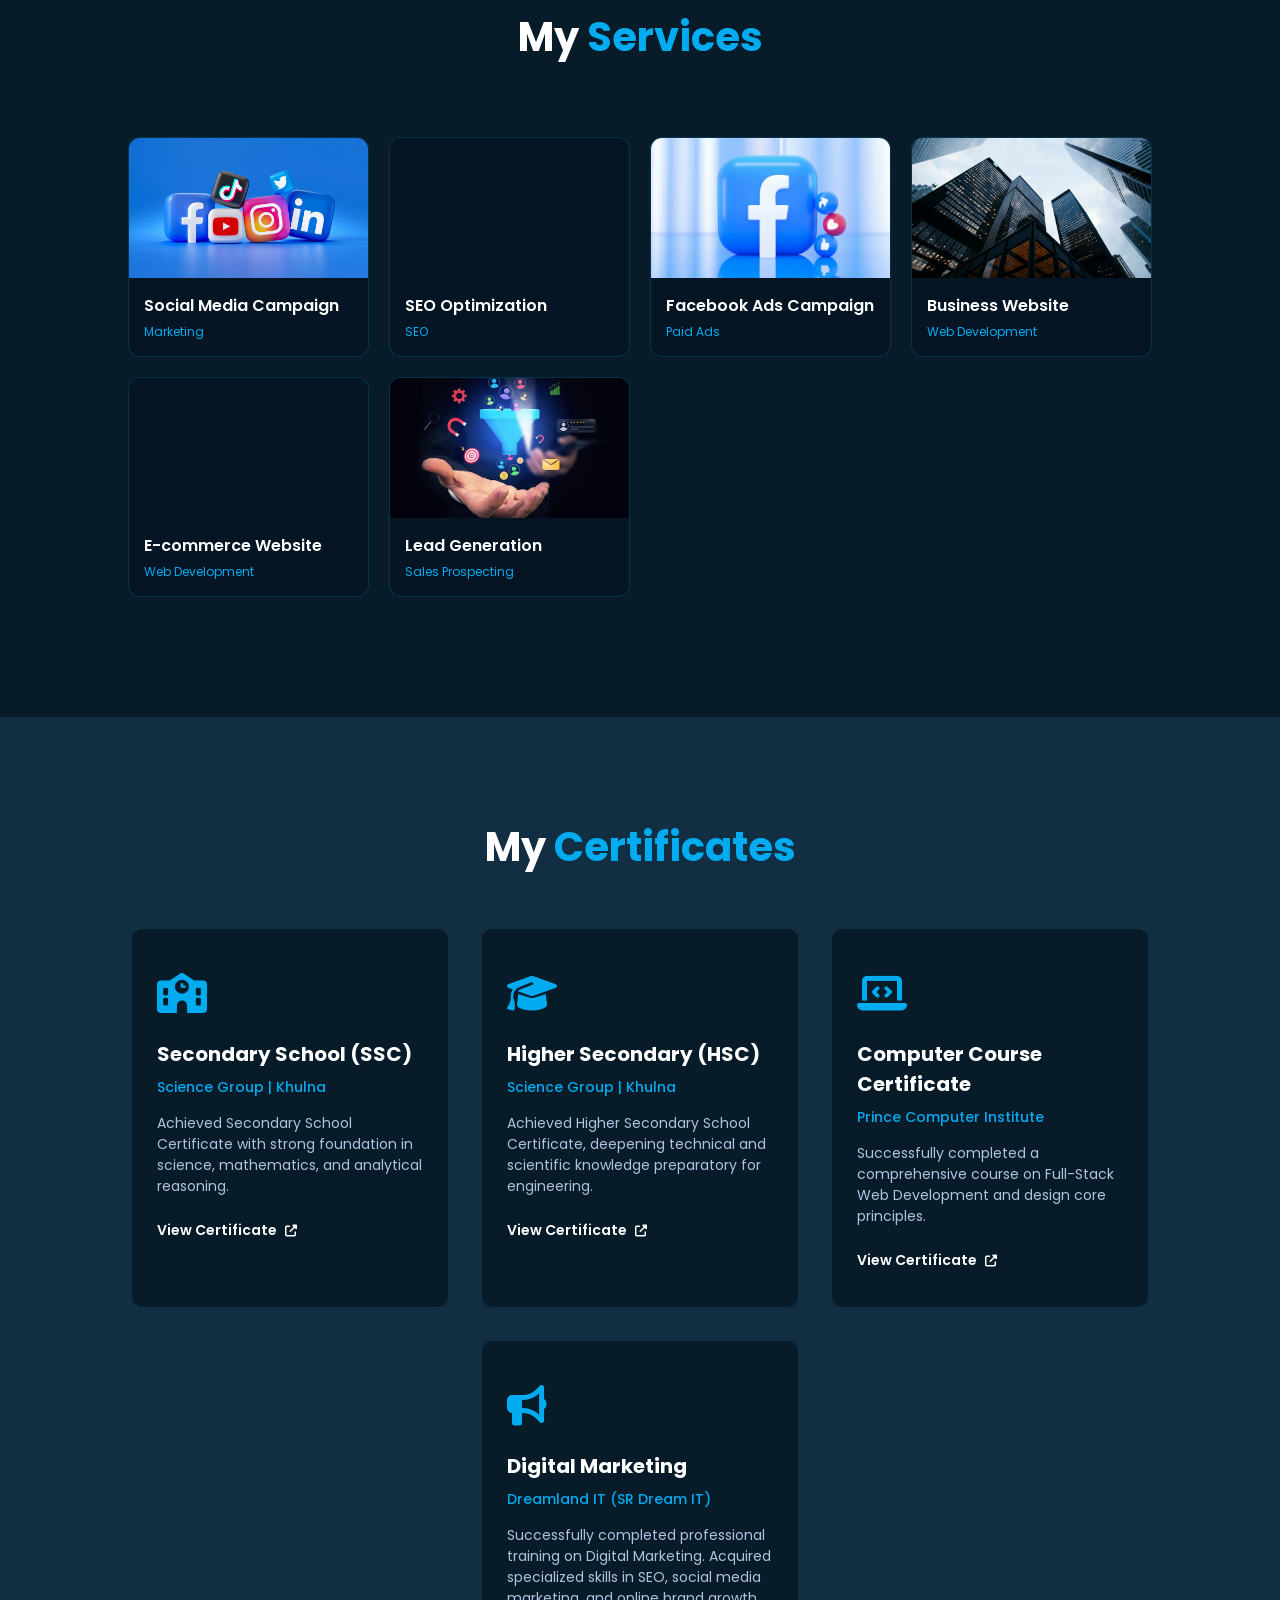
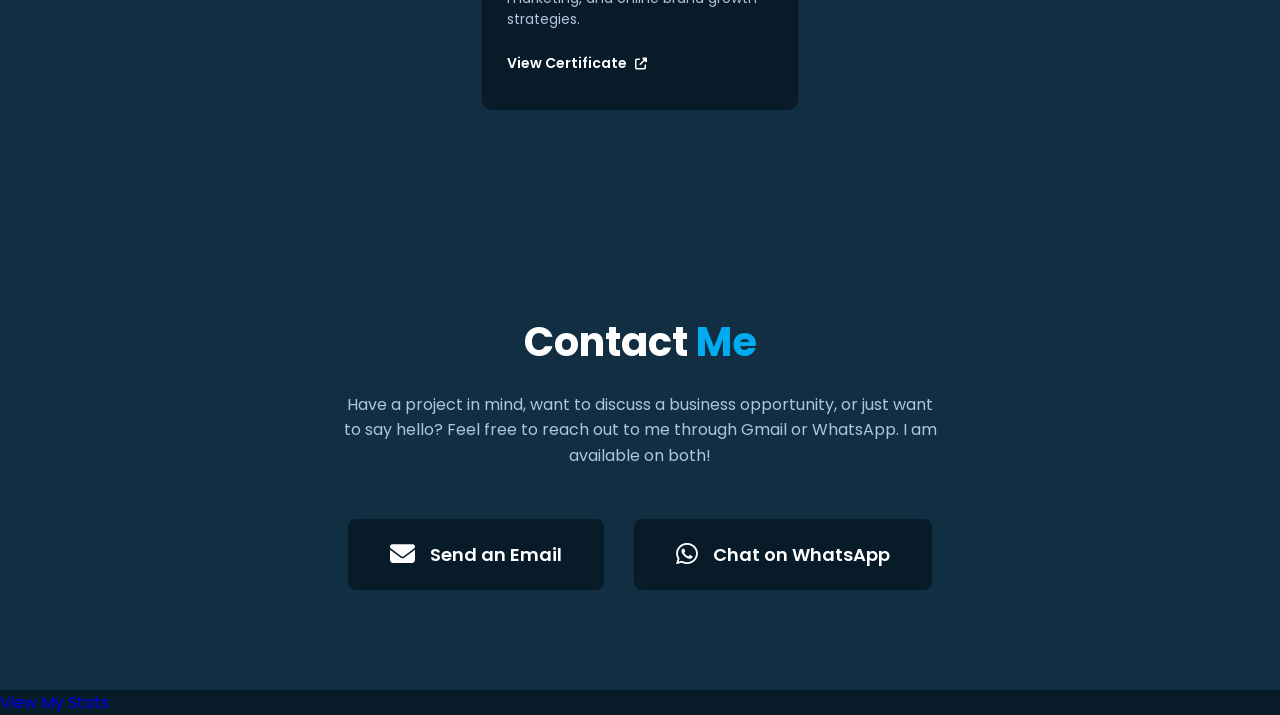
==== commit c8b442a4: "Update portfolio" ====
--- a/index.html
+++ b/index.html
@@ -1,445 +1,225 @@
-<!DOCTYPE html>
-<html lang="en">
-<head>
-    <meta charset="UTF-8">
-    <meta name="viewport" content="width=device-width, initial-scale=1.0">
-    <title>Maruf | Portfolio</title>
-    <!-- FontAwesome Icon Link (For Social Media Icons) -->
-    <link rel="stylesheet" href="https://cdnjs.cloudflare.com/ajax/libs/font-awesome/6.4.0/css/all.min.css">
-    <link rel="stylesheet" href="style.css">
-</head>
-<body>
-
-    <!-- Navigation Bar -->
-    <header>
-        <nav>
-            <div class="logo">Maruf<span>.</span></div>
-            <ul>
-                <li><a href="#hero">Home</a></li>
-                <li><a href="#about">About</a></li>
-                <li><a href="#services">Services</a></li>
-                <li><a href="#portfolio">Portfolio</a></li>
-                <li><a href="#contact">Contact</a></li>
-            </ul>
-        </nav>
-    </header>
-
-    <!-- Hero Section -->
-   <section id="hero" style="min-height: 100vh; display: flex; align-items: center; justify-content: space-between; padding: 100px 10% 60px 10%; background: #081b29; color: #fff; gap: 40px;">
-
-    <div class="hero-content" style="flex: 1; min-width: 300px;">
-        <h1 style="font-size: 40px; font-weight: 700; margin-bottom: 10px;">Hi, I'm Maruf Ahmed</h1>
-        <h2 class="dynamic-text" style="font-size: 20px; color: #00abf0; margin-bottom: 20px;">Student | Northern University of Business & Technology</h2>
-        <p style="font-size: 16px; line-height: 1.6; margin-bottom: 30px; color: #b0c4de;">I'm a CSE Student with a strong science background, passionate about technology and computing. Alongside my engineering studies, I specialize in Digital Marketing to bridge the gap between technical innovation and online brand growth. Let's build something impactful together!</p>
-        
-        <div class="hero-buttons" style="margin-bottom: 30px; display: flex; gap: 15px;">
-            <a href="cv.pdf" download class="btn-filled">Download CV</a>
-            <a href="https://wa.me/+8801313614812" target="_blank" class="btn-outlined">Let's Talk</a>
-        </div>
-
-        <div class="social-icons" style="display: flex; gap: 15px;">
-            <a href="https://www.facebook.com/syringe2049" target="_blank"><i class="fab fa-facebook-f"></i></a>
-            <a href="https://www.twitter.com/syringe_2" target="_blank"><i class="fab fa-twitter"></i></a>
-            <a href="https://www.linkedin.com/in/maruf-ahmed" target="_blank"><i class="fab fa-linkedin-in"></i></a>
-            <a href="mailto:marufahmed1295@gmail.com"><i class="fas fa-envelope"></i></a>
-        </div>
-    </div>
-
-    <div class="hero-image" style="flex: 1; display: flex; justify-content: center; align-items: center; min-width: 300px;">
-        <img src="maruf_face.png" alt="Maruf Ahmed" style="max-width: 70%; height: auto; max-height: 300px; border-radius: 12px; box-shadow: 0 5px 25px rgba(0, 0, 0, 0.4); object-fit: cover;">
-    </div>
-
-</section>
-     <!-- About Section -->
-<section id="about" style="padding: 100px 10%; background: #112e42; color: #fff;">
-    <h2 style="font-size: 40px; margin-bottom: 30px; text-align: center;">About <span style="color: #00abf0;">Me</span></h2>
-    <p style="font-size: 18px; line-height: 1.6; color: #b0c4de; max-width: 800px; margin: 0 auto; text-align: center;">
-       ​Hello! I am a passionate and tech-savvy individual currently pursuing my B.Sc. in Computer Science and Engineering (CSE) at the Northern University of Business and Technology, Khulna. Having a strong background in Science since my SSC and HSC days, I have always been driven by logic, technology, and innovation.
-​      As a CSE student, I have built a solid foundation in computer computing, software development, and modern technologies. But my skills don't stop at coding. I am also wrapping up an advanced course in Digital Marketing, which allows me to bridge the gap between technical development and online brand growth.
-       ​I love solving problems, exploring new tech tools, and creating impactful digital experiences. Whether it’s building a tech solution or designing a data-driven marketing strategy, I am always ready to take on new challenges!
-    </p>
-</section>
-<section id="services" style="padding: 100px 10%; background: #081b29; color: #fff;">
-    <h2 style="font-size: 40px; margin-bottom: 50px; text-align: center;">My <span style="color: #00abf0;">Services</span></h2>
-    
-    <div style="display: grid; grid-template-columns: repeat(auto-fit, minmax(220px, 1fr)); gap: 20px; padding: 20px 0; width: 100%;">
-
-<div class="service-box" onclick="openServiceModal('social')" style="background: #061523; border-radius: 12px; overflow: hidden; border: 1px solid rgba(0, 171, 240, 0.2); cursor: pointer; transition: 0.3s;"> 
-                  <div style="height: 140px; background-image: url('social.jpg'); background-size: cover; background-position: center;"></div>
-                <div style="padding: 15px;">
-                    <h3 style="font-size: 16px; color: #fff; margin-bottom: 5px; font-weight: 600;">Social Media Campaign</h3>
-                    <p style="font-size: 12px; color: #00abf0; margin-bottom: 0;">Marketing</p>
-                </div>
-            </div>
-
-<div class="service-box" onclick="openServiceModal('seo')" style="background: #061523; border-radius: 12px; overflow: hidden; border: 1px solid rgba(0, 171, 240, 0.2); cursor: pointer; transition: 0.3s;">
-            <div style="height: 140px; background-image: url('seo.jpg'); background-size: cover; background-position: center;"></div>
-            <div style="padding: 15px;">
-                <h3 style="font-size: 16px; color: #fff; margin-bottom: 5px; font-weight: 600;">SEO Optimization</h3>
-                <p style="font-size: 12px; color: #00abf0; margin-bottom: 0;">SEO</p>
-            </div>
-        </div>
-
-<div class="service-box" onclick="openServiceModal('paid-ads')" style="background: #061523; border-radius: 12px; overflow: hidden; border: 1px solid rgba(0, 171, 240, 0.2); cursor: pointer; transition: 0.3s;">                <div style="height: 140px; background-image: url('ads.jpg'); background-size: cover; background-position: center;"></div>
-                <div style="padding: 15px;">
-                    <h3 style="font-size: 16px; color: #fff; margin-bottom: 5px; font-weight: 600;">Facebook Ads Campaign</h3>
-                    <p style="font-size: 12px; color: #00abf0; margin-bottom: 0;">Paid Ads</p>
-                </div>
-            </div>
-
-<div class="service-box" onclick="openServiceModal('website')" style="background: #061523; border-radius: 12px; overflow: hidden; border: 1px solid rgba(0, 171, 240, 0.2); cursor: pointer; transition: 0.3s;">                <div style="height: 140px; background-image: url('business.jpg'); background-size: cover; background-position: center;"></div>
-                <div style="padding: 15px;">
-                    <h3 style="font-size: 16px; color: #fff; margin-bottom: 5px; font-weight: 600;">Business Website</h3>
-                    <p style="font-size: 12px; color: #00abf0; margin-bottom: 0;">Web Development</p>
-                </div>
-            </div>
-
-<div class="service-box" onclick="openServiceModal('ecommerce')" style="background: #061523; border-radius: 12px; overflow: hidden; border: 1px solid rgba(0, 171, 240, 0.2); cursor: pointer; transition: 0.3s;">                <div style="height: 140px; background-image: url('ecommerce.jpg'); background-size: cover; background-position: center;"></div>
-                <div style="padding: 15px;">
-                    <h3 style="font-size: 16px; color: #fff; margin-bottom: 5px; font-weight: 600;">E-commerce Website</h3>
-                    <p style="font-size: 12px; color: #00abf0; margin-bottom: 0;">Web Development</p>
-                </div>
-            </div>
-
-        </div> 
-
-
-
-
-         </div>
-        </div>
-    </div>
-</section>
-
-    <!-- Certificates and Projects (Portfolio) Section -->
-    <section id="portfolio">
-        <h2 class="section-title">My <span>Certificates</span></h2>
-        
-        <div class="portfolio-grid">
-        <div class="portfolio-card">
-            <div class="card-icon"><i class="fas fa-school"></i></div>
-            <h3>Secondary School (SSC)</h3>
-            <p class="institute">Science Group | Khulna</p>
-            <p class="card-desc">Achieved Secondary School Certificate with strong foundation in science, mathematics, and analytical reasoning.</p>
-            <a href="ssc.pdf" target="_blank" class="view-link">View Certificate <i class="fas fa-external-link-alt"></i></a>
-        </div>
-
-        <div class="portfolio-card">
-            <div class="card-icon"><i class="fas fa-graduation-cap"></i></div>
-            <h3>Higher Secondary (HSC)</h3>
-            <p class="institute">Science Group | Khulna</p>
-            <p class="card-desc">Achieved Higher Secondary School Certificate, deepening technical and scientific knowledge preparatory for engineering.</p>
-            <a href="hsc.pdf" target="_blank" class="view-link">View Certificate <i class="fas fa-external-link-alt"></i></a>
-        </div>
-
-        <div class="portfolio-card">
-            <div class="card-icon"><i class="fas fa-laptop-code"></i></div>
-            <h3>Computer Course Certificate</h3>
-            <p class="institute">Prince Computer Institute</p>
-            <p class="card-desc">Successfully completed a comprehensive course on Full-Stack Web Development and design core principles.</p>
-            <a href="computer-course.pdf" target="_blank" class="view-link">View Certificate <i class="fas fa-external-link-alt"></i></a>
-        </div>
-
-        <div class="portfolio-card">
-            <div class="card-icon"><i class="fas fa-bullhorn"></i></div>
-            <h3>Digital Marketing</h3>
-            <p class="institute">Dreamland IT (SR Dream IT)</p>
-            <p class="card-desc">Successfully completed professional training on Digital Marketing. Acquired specialized skills in SEO, social media marketing, and online brand growth strategies.</p>
-            <a href="digital-marketing-cert.pdf" target="_blank" class="view-link">View Certificate <i class="fas fa-external-link-alt"></i></a>
-        </div>
-    </div>
-    </section>
-    <!-- Contact Section -->
-<section id="contact" style="padding: 100px 10%; background: #112e42; color: #fff; text-align: center;">
-    <h2 style="font-size: 40px; margin-bottom: 20px;">Contact <span style="color: #00abf0;">Me</span></h2>
-    <p style="font-size: 16px; color: #b0c4de; max-width: 600px; margin: 0 auto 50px auto; line-height: 1.6;">
-        Have a project in mind, want to discuss a business opportunity, or just want to say hello? Feel free to reach out to me through Gmail or WhatsApp. I am available on both!
-    </p>
-
-    <div style="display: flex; justify-content: center; align-items: center; gap: 30px; flex-wrap: wrap;">
-        
-        <!-- Gmail Option -->
-        <a href="mailto:marufahmed1295@gmail.com" style="display: flex; align-items: center; gap: 15px; background: #081b29; padding: 20px 40px; border-radius: 8px; color: #fff; text-decoration: none; font-size: 18px; font-weight: 600; border: 2px solid transparent; transition: 0.5s;" onmouseover="this.style.borderColor='#00abf0'; this.style.color='#00abf0'" onmouseout="this.style.borderColor='transparent'; this.style.color='#fff'">
-            <i class="fas fa-envelope" style="font-size: 25px;"></i> Send an Email
-        </a>
-
-        <!-- WhatsApp Option -->
-        <a href="https://wa.me/8801313614812" target="_blank" style="display: flex; align-items: center; gap: 15px; background: #081b29; padding: 20px 40px; border-radius: 8px; color: #fff; text-decoration: none; font-size: 18px; font-weight: 600; border: 2px solid transparent; transition: 0.5s;" onmouseover="this.style.borderColor='#25d366'; this.style.color='#25d366'" onmouseout="this.style.borderColor='transparent'; this.style.color='#fff'">
-            <i class="fab fa-whatsapp" style="font-size: 25px;"></i> Chat on WhatsApp
-        </a>
-
-    </div>
-</section>
-<div id="serviceModal" class="custom-modal" style="display: none; position: fixed; z-index: 1000; left: 0; top: 0; width: 100%; height: 100%; background-color: rgba(8, 27, 41, 0.95); backdrop-filter: blur(8px); align-items: center; justify-content: center;">
-    
-    <div class="modal-content" style="background: #112e42; border: 2px solid #00abf0; box-shadow: 0 0 30px rgba(0, 171, 240, 0.5); padding: 30px; border-radius: 15px; max-width: 600px; width: 90%; color: #fff; position: relative; animation: fadeIn 0.4s ease;">
-        
-        <span class="close-btn" onclick="closeServiceModal()" style="position: absolute; right: 20px; top: 15px; font-size: 28px; color: #b0c4de; cursor: pointer; transition: 0.3s;">&times;</span>
-        
-        <h2 id="modalTitle" style="color: #00abf0; font-size: 26px; margin-bottom: 15px; font-weight: 600;">Service Title</h2>
-        <div id="modalBody" style="font-size: 16px; line-height: 1.7; color: #b0c4de;">
-            </div>
-    </div>
-</div>
-
-<style>
-@keyframes fadeIn {
-    from { opacity: 0; transform: scale(0.9); }
-    to { opacity: 1; transform: scale(1); }
-}
-.close-btn:hover { color: #00abf0 !important; }
-</style>
-
-<script>
-function openServiceModal(serviceType) {
-    const modal = document.getElementById('serviceModal');
-    const title = document.getElementById('modalTitle');
-    const body = document.getElementById('modalBody');
-    
-   if(serviceType === 'social') {
-        title.innerText = "Social Media Campaign & Marketing";
-        // টাইটেল এর সাইজ ও মার্জিন সুন্দর করার জন্য একটু সিএসএস স্টাইল সেট করা
-        title.style.fontSize = "22px";
-        title.style.marginBottom = "15px";
-        title.style.color = "#00abf0";
-
-        body.innerHTML = `
-            <div style="max-height: 55vh; overflow-y: auto; padding-right: 8px; scrollbar-width: thin;">
-                
-                <div style="margin-bottom: 12px;">
-                    <h4 style="color: #fff; font-size: 14.5px; margin-bottom: 4px; font-weight: 600;">What is Social Media Marketing?</h4>
-                    <p style="color: #b0c4de; font-size: 12.5px; line-height: 1.5; margin: 0;">
-                        Using platforms like Facebook, Instagram, LinkedIn, and Twitter to promote your business, connect with your target audience, and build a strong online presence.
-                    </p>
-                </div>
-
-                <div style="margin-bottom: 16px;">
-                    <h4 style="color: #fff; font-size: 14.5px; margin-bottom: 4px; font-weight: 600;">Why is it Important?</h4>
-                    <p style="color: #b0c4de; font-size: 12.5px; line-height: 1.5; margin: 0;">
-                        A well-optimized campaign drives high-quality traffic, increases brand loyalty, boosts user engagement, and rapidly converts casual visitors into paying customers.
-                    </p>
-                </div>
-
-                <div>
-                    <h4 style="color: #00abf0; font-size: 14.5px; margin-bottom: 8px; font-weight: 600;">What I Will Do For You:</h4>
-                    <ul style="list-style-type: none; padding: 0; margin: 0;">
-                        <li style="margin-bottom: 6px; color: #b0c4de; font-size: 12px; display: flex; align-items: flex-start; line-height: 1.4;">
-                            <span style="color: #00abf0; margin-right: 6px;">✔</span> Target audience research & strategic content planning.
-                        </li>
-                        <li style="margin-bottom: 6px; color: #b0c4de; font-size: 12px; display: flex; align-items: flex-start; line-height: 1.4;">
-                            <span style="color: #00abf0; margin-right: 6px;">✔</span> Designing eye-catching visuals & high-converting ad copies.
-                        </li>
-                        <li style="margin-bottom: 6px; color: #b0c4de; font-size: 12px; display: flex; align-items: flex-start; line-height: 1.4;">
-                            <span style="color: #00abf0; margin-right: 6px;">✔</span> Managing organic page growth & boosting customer engagement.
-                        </li>
-                        <li style="margin-bottom: 6px; color: #b0c4de; font-size: 12px; display: flex; align-items: flex-start; line-height: 1.4;">
-                            <span style="color: #00abf0; margin-right: 6px;">✔</span> Setting up laser-targeted paid ad campaigns to maximize ROI.
-                        </li>
-                    </ul>
-                </div>
-
-            </div>
-        `;
-    }
-    else if(serviceType === 'seo') {
-        title.innerText = "SEO Optimization";
-        title.style.fontSize = "22px";
-        title.style.marginBottom = "15px";
-        title.style.color = "#00abf0";
-
-        body.innerHTML = `
-            <div style="max-height: 55vh; overflow-y: auto; padding-right: 8px; scrollbar-width: thin;">
-                
-                <div style="margin-bottom: 12px;">
-                    <h4 style="color: #fff; font-size: 14.5px; margin-bottom: 4px; font-weight: 600;">What is SEO Optimization?</h4>
-                    <p style="color: #b0c4de; font-size: 12.5px; line-height: 1.5; margin: 0;">
-                        SEO (Search Engine Optimization) is the process of optimizing your website to rank higher on Google search results, making it easier for customers to find you organically.
-                    </p>
-                </div>
-
-                <div style="margin-bottom: 16px;">
-                    <h4 style="color: #fff; font-size: 14.5px; margin-bottom: 4px; font-weight: 600;">Why is it Important?</h4>
-                    <p style="color: #b0c4de; font-size: 12.5px; line-height: 1.5; margin: 0;">
-                        Higher search rankings bring continuous free, organic traffic to your site, build immense brand trust, and generate high-quality leads without relying constantly on paid ads.
-                    </p>
-                </div>
-
-                <div>
-                    <h4 style="color: #00abf0; font-size: 14.5px; margin-bottom: 8px; font-weight: 600;">What I Will Do For You:</h4>
-                    <ul style="list-style-type: none; padding: 0; margin: 0;">
-                        <li style="margin-bottom: 6px; color: #b0c4de; font-size: 12px; display: flex; align-items: flex-start; line-height: 1.4;">
-                            <span style="color: #00abf0; margin-right: 6px;">✔</span> Profitable & high-search volume keyword research.
-                        </li>
-                        <li style="margin-bottom: 6px; color: #b0c4de; font-size: 12px; display: flex; align-items: flex-start; line-height: 1.4;">
-                            <span style="color: #00abf0; margin-right: 6px;">✔</span> On-Page SEO (Meta tags, headings, content optimization).
-                        </li>
-                        <li style="margin-bottom: 6px; color: #b0c4de; font-size: 12px; display: flex; align-items: flex-start; line-height: 1.4;">
-                            <span style="color: #00abf0; margin-right: 6px;">✔</span> Technical SEO & website speed enhancement.
-                        </li>
-                        <li style="margin-bottom: 6px; color: #b0c4de; font-size: 12px; display: flex; align-items: flex-start; line-height: 1.4;">
-                            <span style="color: #00abf0; margin-right: 6px;">✔</span> Google Search Console & Analytics setup with regular reporting.
-                        </li>
-                    </ul>
-                </div>
-
-            </div>
-        `;
-    }
-    else if(serviceType === 'paid-ads') {
-        title.innerText = "Facebook Ads & Boosting Campaign";
-        title.style.fontSize = "22px";
-        title.style.marginBottom = "15px";
-        title.style.color = "#00abf0";
-
-        body.innerHTML = `
-            <div style="max-height: 55vh; overflow-y: auto; padding-right: 8px; scrollbar-width: thin;">
-                
-                <div style="margin-bottom: 12px;">
-                    <h4 style="color: #fff; font-size: 14.5px; margin-bottom: 4px; font-weight: 600;">What is Paid Advertising?</h4>
-                    <p style="color: #b0c4de; font-size: 12.5px; line-height: 1.5; margin: 0;">
-                        Paid Ads or Boosting Campaigns involve paying platforms like Facebook and Instagram to instantly display your products or services directly to a highly targeted audience.
-                    </p>
-                </div>
-
-                <div style="margin-bottom: 16px;">
-                    <h4 style="color: #fff; font-size: 14.5px; margin-bottom: 4px; font-weight: 600;">Why is it Important?</h4>
-                    <p style="color: #b0c4de; font-size: 12.5px; line-height: 1.5; margin: 0;">
-                        It is the fastest way to generate instant sales, drive conversions, launch new products, and reach thousands of potential buyers within hours.
-                    </p>
-                </div>
-
-                <div>
-                    <h4 style="color: #00abf0; font-size: 14.5px; margin-bottom: 8px; font-weight: 600;">What I Will Do For You:</h4>
-                    <ul style="list-style-type: none; padding: 0; margin: 0;">
-                        <li style="margin-bottom: 6px; color: #b0c4de; font-size: 12px; display: flex; align-items: flex-start; line-height: 1.4;">
-                            <span style="color: #00abf0; margin-right: 6px;">✔</span> Advanced custom & Lookalike audience targeting.
-                        </li>
-                        <li style="margin-bottom: 6px; color: #b0c4de; font-size: 12px; display: flex; align-items: flex-start; line-height: 1.4;">
-                            <span style="color: #00abf0; margin-right: 6px;">✔</span> High-converting sales funnel creation & Meta Pixel setup.
-                        </li>
-                        <li style="margin-bottom: 6px; color: #b0c4de; font-size: 12px; display: flex; align-items: flex-start; line-height: 1.4;">
-                            <span style="color: #00abf0; margin-right: 6px;">✔</span> A/B testing of ad copies and continuous budget optimization.
-                        </li>
-                        <li style="margin-bottom: 6px; color: #b0c4de; font-size: 12px; display: flex; align-items: flex-start; line-height: 1.4;">
-                            <span style="color: #00abf0; margin-right: 6px;">✔</span> Running laser-focused retargeting ads to maximize your total sales.
-                        </li>
-                    </ul>
-                </div>
-
-            </div>
-        `;
-    }
-    else if(serviceType === 'ecommerce') {
-        title.innerText = "E-commerce Website Development";
-        title.style.fontSize = "22px";
-        title.style.marginBottom = "15px";
-        title.style.color = "#00abf0";
-
-        body.innerHTML = `
-            <div style="max-height: 55vh; overflow-y: auto; padding-right: 8px; scrollbar-width: thin;">
-                
-                <div style="margin-bottom: 12px;">
-                    <h4 style="color: #fff; font-size: 14.5px; margin-bottom: 4px; font-weight: 600;">What is E-commerce Website Development?</h4>
-                    <p style="color: #b0c4de; font-size: 12.5px; line-height: 1.5; margin: 0;">
-                        An E-commerce website is a fully dynamic online store equipped with a product catalog, shopping cart, and payment options, allowing customers to buy directly from you.
-                    </p>
-                </div>
-
-                <div style="margin-bottom: 16px;">
-                    <h4 style="color: #fff; font-size: 14.5px; margin-bottom: 4px; font-weight: 600;">Why is it Important?</h4>
-                    <p style="color: #b0c4de; font-size: 12.5px; line-height: 1.5; margin: 0;">
-                        It breaks geographical boundaries, expands your target market globally, and automates your retail or product sales process 24/7 without requiring a physical shop.
-                    </p>
-                </div>
-
-                <div>
-                    <h4 style="color: #00abf0; font-size: 14.5px; margin-bottom: 8px; font-weight: 600;">What I Will Do For You:</h4>
-                    <ul style="list-style-type: none; padding: 0; margin: 0;">
-                        <li style="margin-bottom: 6px; color: #b0c4de; font-size: 12px; display: flex; align-items: flex-start; line-height: 1.4;">
-                            <span style="color: #00abf0; margin-right: 6px;">✔</span> Advanced product listing with search filters and cart management.
-                        </li>
-                        <li style="margin-bottom: 6px; color: #b0c4de; font-size: 12px; display: flex; align-items: flex-start; line-height: 1.4;">
-                            <span style="color: #00abf0; margin-right: 6px;">✔</span> Secure integration with Bkash, Nagad, Rocket, or international payment systems.
-                        </li>
-                        <li style="margin-bottom: 6px; color: #b0c4de; font-size: 12px; display: flex; align-items: flex-start; line-height: 1.4;">
-                            <span style="color: #00abf0; margin-right: 6px;">✔</span> User-friendly checkout page and comprehensive admin panel for tracking orders.
-                        </li>
-                    </ul>
-                </div>
-
-            </div>
-        `;
-    }
-     else if(serviceType === 'website') {
-        title.innerText = "Business Website Development";
-        title.style.fontSize = "22px";
-        title.style.marginBottom = "15px";
-        title.style.color = "#00abf0";
-
-        body.innerHTML = `
-            <div style="max-height: 55vh; overflow-y: auto; padding-right: 8px; scrollbar-width: thin;">
-                
-                <div style="margin-bottom: 12px;">
-                    <h4 style="color: #fff; font-size: 14.5px; margin-bottom: 4px; font-weight: 600;">What is a Business Website?</h4>
-                    <p style="color: #b0c4de; font-size: 12.5px; line-height: 1.5; margin: 0;">
-                        A business website is a professional digital presence for your company, designed to showcase your services, build brand identity, and attract potential clients online.
-                    </p>
-                </div>
-
-                <div style="margin-bottom: 16px;">
-                    <h4 style="color: #fff; font-size: 14.5px; margin-bottom: 4px; font-weight: 600;">Why is it Important?</h4>
-                    <p style="color: #b0c4de; font-size: 12.5px; line-height: 1.5; margin: 0;">
-                        It builds trust with your customers, serves as a 24/7 digital office, and makes your business accessible to global clients, helping you generate leads consistently.
-                    </p>
-                </div>
-
-                <div>
-                    <h4 style="color: #00abf0; font-size: 14.5px; margin-bottom: 8px; font-weight: 600;">What I Will Do For You:</h4>
-                    <ul style="list-style-type: none; padding: 0; margin: 0;">
-                        <li style="margin-bottom: 6px; color: #b0c4de; font-size: 12px; display: flex; align-items: flex-start; line-height: 1.4;">
-                            <span style="color: #00abf0; margin-right: 6px;">✔</span> Custom, modern, and professional UI/UX design.
-                        </li>
-                        <li style="margin-bottom: 6px; color: #b0c4de; font-size: 12px; display: flex; align-items: flex-start; line-height: 1.4;">
-                            <span style="color: #00abf0; margin-right: 6px;">✔</span> Fully mobile-responsive and high-speed optimized layout.
-                        </li>
-                        <li style="margin-bottom: 6px; color: #b0c4de; font-size: 12px; display: flex; align-items: flex-start; line-height: 1.4;">
-                            <span style="color: #00abf0; margin-right: 6px;">✔</span> Contact forms, map integration, and SEO-friendly structure.
-                        </li>
-                    </ul>
-                </div>
-            </div>
-        `;
-    }
-    
-    modal.style.display = 'flex';
-}
-
-function closeServiceModal() {
-    document.getElementById('serviceModal').style.display = 'none';
-}
-
-window.onclick = function(event) {
-    const modal = document.getElementById('serviceModal');
-    if (event.target == modal) {
-        modal.style.display = 'none';
-    }
-}
-</script>
-<!-- Default Statcounter code for Maruf Portfolio
-https://maruf-portfolio49.netlify.app/ -->
-<script type="text/javascript">
-var sc_project=13295386; 
-var sc_invisible=0; 
-var sc_security="14dc7873"; 
-var scJsHost = "https://";
-document.write("<sc"+"ript type='text/javascript' src='" + scJsHost+
-"statcounter.com/counter/counter.js'></"+"script>");
-</script>
-<noscript><div class="statcounter"><a title="Web Analytics"
-href="https://statcounter.com/" target="_blank"><img class="statcounter"
-src="https://c.statcounter.com/13295386/0/14dc7873/0/" alt="Web Analytics"
-referrerPolicy="no-referrer-when-downgrade"></a></div></noscript>
-<!-- End of Statcounter Code -->
-<a href="https://statcounter.com/p13295386/?guest=1">View My Stats</a>
-</body>
+<!DOCTYPE html>
+<html lang="en">
+<head>
+    <meta charset="UTF-8">
+    <meta name="viewport" content="width=device-width, initial-scale=1.0">
+    <title>Maruf | Portfolio</title>
+    <!-- FontAwesome Icon Link (For Social Media Icons) -->
+    <link rel="stylesheet" href="https://cdnjs.cloudflare.com/ajax/libs/font-awesome/6.4.0/css/all.min.css">
+    <link rel="stylesheet" href="style.css">
+</head>
+<body>
+
+    <!-- Navigation Bar -->
+    <header>
+        <nav>
+            <div class="logo">Maruf<span>.</span></div>
+            <ul>
+                <li><a href="#hero">Home</a></li>
+                <li><a href="#about">About</a></li>
+                <li><a href="#services">Services</a></li>
+                <li><a href="#portfolio">Portfolio</a></li>
+                <li><a href="#contact">Contact</a></li>
+            </ul>
+        </nav>
+    </header>
+
+    <!-- Hero Section -->
+   <section id="hero" style="min-height: 100vh; display: flex; align-items: center; justify-content: space-between; padding: 100px 10% 60px 10%; background: #081b29; color: #fff; gap: 40px;">
+
+    <div class="hero-content" style="flex: 1; min-width: 300px;">
+        <h1 style="font-size: 40px; font-weight: 700; margin-bottom: 10px;">Hi, I'm Maruf Ahmed</h1>
+        <h2 class="dynamic-text" style="font-size: 20px; color: #00abf0; margin-bottom: 20px;">Student | Northern University of Business & Technology</h2>
+        <p style="font-size: 16px; line-height: 1.6; margin-bottom: 30px; color: #b0c4de;">I'm a CSE Student with a strong science background, passionate about technology and computing. Alongside my engineering studies, I specialize in Digital Marketing to bridge the gap between technical innovation and online brand growth. Let's build something impactful together!</p>
+        
+        <div class="hero-buttons" style="margin-bottom: 30px; display: flex; gap: 15px;">
+            <a href="cv.pdf" download class="btn-filled">Download CV</a>
+            <a href="https://wa.me/+8801313614812" target="_blank" class="btn-outlined">Let's Talk</a>
+        </div>
+
+        <div class="social-icons" style="display: flex; gap: 15px;">
+            <a href="https://github.com/maruf-ahmed49" target="_blank"><i class="fab fa-github"></i></a>
+            <a href="https://www.twitter.com/syringe_2" target="_blank"><i class="fab fa-twitter"></i></a>
+            <a href="https://www.linkedin.com/in/maruf-ahmed" target="_blank"><i class="fab fa-linkedin-in"></i></a>
+            <a href="mailto:marufahmed1295@gmail.com"><i class="fas fa-envelope"></i></a>
+        </div>
+    </div>
+
+    <div class="hero-image" style="flex: 1; display: flex; justify-content: center; align-items: center; min-width: 300px;">
+        <img src="maruf_face.png" alt="Maruf Ahmed" style="max-width: 70%; height: auto; max-height: 300px; border-radius: 12px; box-shadow: 0 5px 25px rgba(0, 0, 0, 0.4); object-fit: cover;">
+    </div>
+
+</section>
+     <!-- About Section -->
+<section id="about" style="padding: 100px 10%; background: #112e42; color: #fff;">
+    <h2 style="font-size: 40px; margin-bottom: 30px; text-align: center;">About <span style="color: #00abf0;">Me</span></h2>
+    <p style="font-size: 18px; line-height: 1.6; color: #b0c4de; max-width: 800px; margin: 0 auto; text-align: center;">
+       ​Hello! I am a passionate and tech-savvy individual currently pursuing my B.Sc. in Computer Science and Engineering (CSE) at the Northern University of Business and Technology, Khulna. Having a strong background in Science since my SSC and HSC days, I have always been driven by logic, technology, and innovation.
+​      As a CSE student, I have built a solid foundation in computer computing, software development, and modern technologies. But my skills don't stop at coding. I am also wrapping up an advanced course in Digital Marketing, which allows me to bridge the gap between technical development and online brand growth.
+       ​I love solving problems, exploring new tech tools, and creating impactful digital experiences. Whether it’s building a tech solution or designing a data-driven marketing strategy, I am always ready to take on new challenges!
+    </p>
+</section>
+<section id="services" style="padding: 100px 10%; background: #081b29; color: #fff;">
+    <h2 style="font-size: 40px; margin-bottom: 50px; text-align: center;">My <span style="color: #00abf0;">Services</span></h2>
+    
+    <div style="display: grid; grid-template-columns: repeat(auto-fit, minmax(220px, 1fr)); gap: 20px; padding: 20px 0; width: 100%;">
+
+<div class="service-box" onclick="openServiceModal('social')" style="background: #061523; border-radius: 12px; overflow: hidden; border: 1px solid rgba(0, 171, 240, 0.2); cursor: pointer; transition: 0.3s;"> 
+                  <div style="height: 140px; background-image: url('social.jpg'); background-size: cover; background-position: center;"></div>
+                <div style="padding: 15px;">
+                    <h3 style="font-size: 16px; color: #fff; margin-bottom: 5px; font-weight: 600;">Social Media Campaign</h3>
+                    <p style="font-size: 12px; color: #00abf0; margin-bottom: 0;">Marketing</p>
+                </div>
+            </div>
+
+<div class="service-box" onclick="openServiceModal('seo')" style="background: #061523; border-radius: 12px; overflow: hidden; border: 1px solid rgba(0, 171, 240, 0.2); cursor: pointer; transition: 0.3s;">
+            <div style="height: 140px; background-image: url('seo.jpg'); background-size: cover; background-position: center;"></div>
+            <div style="padding: 15px;">
+                <h3 style="font-size: 16px; color: #fff; margin-bottom: 5px; font-weight: 600;">SEO Optimization</h3>
+                <p style="font-size: 12px; color: #00abf0; margin-bottom: 0;">SEO</p>
+            </div>
+        </div>
+
+<div class="service-box" onclick="openServiceModal('paid-ads')" style="background: #061523; border-radius: 12px; overflow: hidden; border: 1px solid rgba(0, 171, 240, 0.2); cursor: pointer; transition: 0.3s;">                <div style="height: 140px; background-image: url('ads.jpg'); background-size: cover; background-position: center;"></div>
+                <div style="padding: 15px;">
+                    <h3 style="font-size: 16px; color: #fff; margin-bottom: 5px; font-weight: 600;">Facebook Ads Campaign</h3>
+                    <p style="font-size: 12px; color: #00abf0; margin-bottom: 0;">Paid Ads</p>
+                </div>
+            </div>
+
+<div class="service-box" onclick="openServiceModal('website')" style="background: #061523; border-radius: 12px; overflow: hidden; border: 1px solid rgba(0, 171, 240, 0.2); cursor: pointer; transition: 0.3s;">                <div style="height: 140px; background-image: url('business.jpg'); background-size: cover; background-position: center;"></div>
+                <div style="padding: 15px;">
+                    <h3 style="font-size: 16px; color: #fff; margin-bottom: 5px; font-weight: 600;">Business Website</h3>
+                    <p style="font-size: 12px; color: #00abf0; margin-bottom: 0;">Web Development</p>
+                </div>
+            </div>
+
+<div class="service-box" onclick="openServiceModal('ecommerce')" style="background: #061523; border-radius: 12px; overflow: hidden; border: 1px solid rgba(0, 171, 240, 0.2); cursor: pointer; transition: 0.3s;">                <div style="height: 140px; background-image: url('ecommerce.jpg'); background-size: cover; background-position: center;"></div>
+                <div style="padding: 15px;">
+                    <h3 style="font-size: 16px; color: #fff; margin-bottom: 5px; font-weight: 600;">E-commerce Website</h3>
+                    <p style="font-size: 12px; color: #00abf0; margin-bottom: 0;">Web Development</p>
+                </div>
+            </div>
+
+<div class="service-box" onclick="openServiceModal('lead-generation')" style="background: #061523; border-radius: 12px; overflow: hidden; border: 1px solid rgba(0, 171, 240, 0.2); cursor: pointer; transition: 0.3s;">                <div style="height: 140px; background-image: url('lead-gen.webp'); background-size: cover; background-position: center;"></div>
+                <div style="padding: 15px;">
+                    <h3 style="font-size: 16px; color: #fff; margin-bottom: 5px; font-weight: 600;">Lead Generation</h3>
+                    <p style="font-size: 12px; color: #00abf0; margin-bottom: 0;">Sales Prospecting</p>
+                </div>
+            </div>
+
+        </div> 
+        
+
+
+
+
+         </div>
+        </div>
+    </div>
+</section>
+
+    <!-- Certificates and Projects (Portfolio) Section -->
+    <section id="portfolio">
+        <h2 class="section-title">My <span>Certificates</span></h2>
+        
+        <div class="portfolio-grid">
+        <div class="portfolio-card">
+            <div class="card-icon"><i class="fas fa-school"></i></div>
+            <h3>Secondary School (SSC)</h3>
+            <p class="institute">Science Group | Khulna</p>
+            <p class="card-desc">Achieved Secondary School Certificate with strong foundation in science, mathematics, and analytical reasoning.</p>
+            <a href="ssc.pdf" target="_blank" class="view-link">View Certificate <i class="fas fa-external-link-alt"></i></a>
+        </div>
+
+        <div class="portfolio-card">
+            <div class="card-icon"><i class="fas fa-graduation-cap"></i></div>
+            <h3>Higher Secondary (HSC)</h3>
+            <p class="institute">Science Group | Khulna</p>
+            <p class="card-desc">Achieved Higher Secondary School Certificate, deepening technical and scientific knowledge preparatory for engineering.</p>
+            <a href="hsc.pdf" target="_blank" class="view-link">View Certificate <i class="fas fa-external-link-alt"></i></a>
+        </div>
+
+        <div class="portfolio-card">
+            <div class="card-icon"><i class="fas fa-laptop-code"></i></div>
+            <h3>Computer Course Certificate</h3>
+            <p class="institute">Prince Computer Institute</p>
+            <p class="card-desc">Successfully completed a comprehensive course on Full-Stack Web Development and design core principles.</p>
+            <a href="computer-course.html" target="_blank" class="view-link">View Certificate <i class="fas fa-external-link-alt"></i></a>
+        </div>
+
+        <div class="portfolio-card">
+            <div class="card-icon"><i class="fas fa-bullhorn"></i></div>
+            <h3>Digital Marketing</h3>
+            <p class="institute">Dreamland IT (SR Dream IT)</p>
+            <p class="card-desc">Successfully completed professional training on Digital Marketing. Acquired specialized skills in SEO, social media marketing, and online brand growth strategies.</p>
+            <a href="digital-marketing-cert.pdf" target="_blank" class="view-link">View Certificate <i class="fas fa-external-link-alt"></i></a>
+        </div>
+    </div>
+    </section>
+    <!-- Contact Section -->
+<section id="contact" style="padding: 100px 10%; background: #112e42; color: #fff; text-align: center;">
+    <h2 style="font-size: 40px; margin-bottom: 20px;">Contact <span style="color: #00abf0;">Me</span></h2>
+    <p style="font-size: 16px; color: #b0c4de; max-width: 600px; margin: 0 auto 50px auto; line-height: 1.6;">
+        Have a project in mind, want to discuss a business opportunity, or just want to say hello? Feel free to reach out to me through Gmail or WhatsApp. I am available on both!
+    </p>
+
+    <div style="display: flex; justify-content: center; align-items: center; gap: 30px; flex-wrap: wrap;">
+        
+        <!-- Gmail Option -->
+        <a href="mailto:marufahmed1295@gmail.com" style="display: flex; align-items: center; gap: 15px; background: #081b29; padding: 20px 40px; border-radius: 8px; color: #fff; text-decoration: none; font-size: 18px; font-weight: 600; border: 2px solid transparent; transition: 0.5s;" onmouseover="this.style.borderColor='#00abf0'; this.style.color='#00abf0'" onmouseout="this.style.borderColor='transparent'; this.style.color='#fff'">
+            <i class="fas fa-envelope" style="font-size: 25px;"></i> Send an Email
+        </a>
+
+        <!-- WhatsApp Option -->
+        <a href="https://wa.me/8801313614812" target="_blank" style="display: flex; align-items: center; gap: 15px; background: #081b29; padding: 20px 40px; border-radius: 8px; color: #fff; text-decoration: none; font-size: 18px; font-weight: 600; border: 2px solid transparent; transition: 0.5s;" onmouseover="this.style.borderColor='#25d366'; this.style.color='#25d366'" onmouseout="this.style.borderColor='transparent'; this.style.color='#fff'">
+            <i class="fab fa-whatsapp" style="font-size: 25px;"></i> Chat on WhatsApp
+        </a>
+
+    </div>
+</section>
+<div id="serviceModal" class="custom-modal" style="display: none; position: fixed; z-index: 1000; left: 0; top: 0; width: 100%; height: 100%; background-color: rgba(8, 27, 41, 0.95); backdrop-filter: blur(8px); align-items: center; justify-content: center;">
+    
+    <div class="modal-content" style="background: #112e42; border: 2px solid #00abf0; box-shadow: 0 0 30px rgba(0, 171, 240, 0.5); padding: 30px; border-radius: 15px; max-width: 600px; width: 90%; color: #fff; position: relative; animation: fadeIn 0.4s ease;">
+        
+        <span class="close-btn" onclick="closeServiceModal()" style="position: absolute; right: 20px; top: 15px; font-size: 28px; color: #b0c4de; cursor: pointer; transition: 0.3s;">&times;</span>
+        
+        <h2 id="modalTitle" style="color: #00abf0; font-size: 26px; margin-bottom: 15px; font-weight: 600;">Service Title</h2>
+        <div id="modalBody" style="font-size: 16px; line-height: 1.7; color: #b0c4de;">
+            </div>
+    </div>
+</div>
+
+<style>
+@keyframes fadeIn {
+    from { opacity: 0; transform: scale(0.9); }
+    to { opacity: 1; transform: scale(1); }
+}
+.close-btn:hover { color: #00abf0 !important; }
+</style>
+
+
+<!-- Default Statcounter code for Maruf Portfolio
+https://maruf-portfolio49.netlify.app/ -->
+<script type="text/javascript">
+var sc_project=13295386; 
+var sc_invisible=0; 
+var sc_security="14dc7873"; 
+var scJsHost = "https://";
+document.write("<sc"+"ript type='text/javascript' src='" + scJsHost+
+"statcounter.com/counter/counter.js'></"+"script>");
+</script>
+<noscript><div class="statcounter"><a title="Web Analytics"
+href="https://statcounter.com/" target="_blank"><img class="statcounter"
+src="https://c.statcounter.com/13295386/0/14dc7873/0/" alt="Web Analytics"
+referrerPolicy="no-referrer-when-downgrade"></a></div></noscript>
+<!-- End of Statcounter Code -->
+<a href="https://statcounter.com/p13295386/?guest=1">View My Stats</a>
+<div id="imageModal" class="modal">
+  <span class="close" onclick="closeModal()">&times;</span>
+  <img class="modal-content" id="modalImage">
+</div>
+<script src="script.js"></script>
+
+</body>
 </html>
--- a/style.css
+++ b/style.css
@@ -1,434 +1,484 @@
- /* গুগল ফন্ট ইমপোর্ট */
-@import url('https://fonts.googleapis.com/css2?family=Poppins:wght@300;400;600;700&display=swap');
-
-/* বেসিক রিসেট */
-* {
-    margin: 0;
-    padding: 0;
-    box-sizing: border-box;
-    font-family: 'Poppins', sans-serif;
-    text-decoration: none;
-    list-style: none;
-    scroll-behavior: smooth;
-}
-
-:root {
-    --bg-color: #081b29; /* ডার্ক ব্যাকগ্রাউন্ড ব্লু */
-    --second-bg-color: #112e42;
-    --text-color: #edd4d4; /* অফ-হোয়াইট লাইট টেক্সট */
-    --main-color: #00abf0; /* নিয়ন ব্লু কালার */
-}
-
-body {
-    background: var(--bg-color);
-    color: var(--text-color);
-    overflow-x: hidden;
-}
-
-/* নেভিগেশন বার */
-header {
-
-    position: fixed !important;  /* এটি বারটিকে স্ক্রিনের উপরে লক করে রাখবে */
-    top: 0 !important;           /* একদম উপরে আটকে রাখার জন্য */
-    left: 0;
-    width: 100%;
-    padding: 20px 12%;           /* আপনার চাওয়া অনুযায়ী দুই পাশের সাইজ বড় করা হলো */
-    background: rgba(8, 27, 41, 0.85); /* আপনার মডার্ন গ্লাস ইফেক্ট কালার */
-    backdrop-filter: blur(10px);
-    -webkit-backdrop-filter: blur(10px);
-    
-    /* এই জেন-ইনডেক্স ১০০০% গ্যারান্টি দেবে যে বারটি সবসময় সব লেখার উপরে থাকবে */
-    z-index: 9999 !important;     
-    
-    box-shadow: 0 5px 25px rgba(0, 0, 0, 0.3); /* নিচে হালকা সুন্দর ছায়া */
-
-
-}
-
-nav {
-    display: flex;
-    justify-content: space-between;
-    align-items: center;
-}
-
-.logo {
-    font-size: 25px;
-    color: #fff;
-    font-weight: 700;
-}
-
-.logo span {
-    color: var(--main-color);
-}
-
-nav ul {
-    display: flex;
-}
-
-nav ul li a {
-    font-size: 18px;
-    color: #fff;
-    font-weight: 500;
-    margin-left: 35px;
-    transition: .3s;
-}
-
-nav ul li a:hover, 
-nav ul li a.active {
-    color: var(--main-color);
-}
-
-/* হিরো সেকশন */
-#hero {
-    min-height: 100vh;
-    display: flex;
-    align-items: center;
-    padding: 0 10%;
-    gap: 40px;
-}
-
-.hero-content {
-    max-width: 600px;
-}
-
-.hero-content h1 {
-    font-size: 42px;
-    font-weight: 700;
-    line-height: 1.2;
-    color: #fff;
-    text-shadow: 0 0 10px rgba(255, 255, 255, 0.2);
-}
-
-.dynamic-text {
-    font-size: 20px;
-    font-weight: 700;
-    color: var(--main-color);
-    margin-top: 5px;
-    text-shadow: 0 0 15px rgba(0, 171, 240, 0.4); /* গ্লোয়িং টেক্সট ইফেক্ট */
-}
-
-.hero-content p {
-    font-size: 16px;
-    margin: 20px 0 40px;
-    line-height: 1.6;
-    color: #b0c4de;
-}
-
-/* বাটন স্টাইল */
-.hero-buttons {
-    display: flex;
-    gap: 20px;
-    margin-bottom: 45px;
-}
-
-.btn-filled {
-    position: relative;
-    display: inline-flex;
-    justify-content: center;
-    align-items: center;
-    width: 150px;
-    height: 48px;
-    background: var(--main-color);
-    border: 2px solid var(--main-color);
-    border-radius: 8px;
-    font-size: 16px;
-    color: var(--bg-color);
-    font-weight: 600;
-    letter-spacing: 1px;
-    z-index: 1;
-    overflow: hidden;
-    transition: .5s;
-    box-shadow: 0 0 15px rgba(0, 171, 240, 0.4);
-}
-
-.btn-filled:hover {
-    color: var(--main-color);
-    background: transparent;
-    box-shadow: none;
-}
-
-.btn-outlined {
-    position: relative;
-    display: inline-flex;
-    justify-content: center;
-    align-items: center;
-    width: 150px;
-    height: 48px;
-    background: transparent;
-    border: 2px solid var(--main-color);
-    border-radius: 8px;
-    font-size: 16px;
-    color: var(--main-color);
-    font-weight: 600;
-    letter-spacing: 1px;
-    transition: .5s;
-}
-
-.btn-outlined:hover {
-    color: var(--bg-color);
-    background: var(--main-color);
-    box-shadow: 0 0 15px rgba(0, 171, 240, 0.4);
-}
-
-/* সোশ্যাল আইকন */
-.social-icons {
-    display: flex;
-    gap: 20px;
-}
-
-.social-icons a {
-    display: inline-flex;
-    justify-content: center;
-    align-items: center;
-    width: 40px;
-    height: 40px;
-    background: transparent;
-    border: 2px solid var(--main-color);
-    border-radius: 50%;
-    font-size: 20px;
-    color: var(--main-color);
-    transition: .5s;
-}
-
-.social-icons a:hover {
-    background: var(--main-color);
-    color: var(--bg-color);
-    box-shadow: 0 0 15px var(--main-color);
-}
-
-/* রাইট সাইড ইমেজ */
-.hero-image {
-    position: relative;
-    filter:grayscale(0%);
-    opacity: 1
-    border-radius: 15px;
-    max-width: 100%;
-    width: 700px;
-    height: auto;
-    display: flex;
-    justify-content: center;
-    align-items: center;
-    object-fit: cover;
-    margin-top: -50px;
-}
-
-.hero-image img {
-    max-width: 75%;
-    height: auto;
-    max-height: 380px;
-    object-fit: cover;
-    border-radius: 24px;
-    border: 2px solid #00abf0;
-    padding: 5px;
-    
-    /* ডেমোর মতো ছবির ভেতরে গোল নীল গ্লো ব্যাকগ্রাউন্ড ঢোকানোর ট্রিক */
-    background: radial-gradient(circle, #00abf0 10%, rgba(8, 27, 41, 0.9) 70%);
-    box-shadow: 0 0 30px rgba(0, 171, 240, 0.8);
-    
-    /* এই কোডটি ছবির পেছনের অংশকে নীল গোল ব্যাকগ্রাউন্ডের সাথে মিক্স করবে */
-    mix-blend-mode: lighten;
-}
-
-
-
-/* পোর্টফোলিও ও সার্টিফিকেট সেকশন */
-#portfolio {
-    padding: 100px 10%;
-    background: var(--second-bg-color);
-    text-align: center;
-}
-
-.section-title {
-    font-size: 40px;
-    margin-bottom: 50px;
-    color: #fff;
-}
-
-.section-title span {
-    color: var(--main-color);
-}
-
-.portfolio-grid {
-    display: flex;
-    justify-content: center;
-    flex-wrap: wrap;
-    gap: 30px;
-}
-
-.portfolio-card {
-    background: var(--bg-color);
-    border: 2px solid var(--second-bg-color);
-    padding: 35px 25px;
-    border-radius: 12px;
-    width: 320px;
-    text-align: left;
-    transition: .5s;
-}
-
-.portfolio-card:hover {
-    border-color: var(--main-color);
-    transform: translateY(-10px);
-    box-shadow: 0 0 20px rgba(0, 171, 240, 0.2);
-}
-
-.card-icon {
-    font-size: 40px;
-    color: var(--main-color);
-    margin-bottom: 15px;
-}
-
-.portfolio-card h3 {
-    font-size: 20px;
-    color: #fff;
-    margin-bottom: 8px;
-}
-
-.institute {
-    font-size: 14px;
-    color: var(--main-color);
-    margin-bottom: 15px;
-    font-weight: 500;
-}
-
-.card-desc {
-    font-size: 14px;
-    color: #b0c4de;
-    line-height: 1.5;
-    margin-bottom: 20px;
-}
-
-.view-link {
-    color: #fff;
-    font-weight: 600;
-    font-size: 14px;
-    transition: .3s;
-}
-
-.view-link i {
-    font-size: 12px;
-    margin-left: 5px;
-}
-
-.view-link:hover {
-    color: var(--main-color);
-}
-/* ==========================================================================
-   MOBILE & TABLET RESPONSIVE CODE (বিশাল স্পেস ও লেআউট ফিক্স)
-   ========================================================================== */
-@media (max-width: 992px) {
-    /* ১. মোবাইলে হেডারের প্যাডিং এবং হাইট কমানো */
-    header {
-        padding: 12px 5% !important;
-    }
-    .logo {
-        font-size: 20px !important;
-    }
-    nav a {
-        font-size: 14px !important;
-        margin-left: 12px !important;
-    }
-
-    /* ২. হিরো সেকশনের অতিরিক্ত হাইট ও প্যাডিং ডিলিট করা */
-    section#hero, .hero, #hero {
-        min-height: auto !important;      /* কম্পিউটারের বিশাল হাইট বাতিল করা হলো */
-        height: auto !important;
-        flex-direction: column-reverse !important; /* ছবি উপরে, লেখা নিচে */
-        padding-top: 90px !important;     /* হেডার থেকে দূরত্ব */
-        padding-bottom: 20px !important;  /* নিচের সেকশন থেকে দূরত্ব */
-        text-align: center; 
-        gap: 20px !important;             /* ছবি ও লেখার মাঝখানের গ্যাপ কমানো হলো */
-    }
-
-    /* ৩. লেখার বক্সের চারপাশের স্পেস কমানো */
-    .hero-content {
-        max-width: 100% !important;
-        padding: 0 10px !important;
-        display: flex;
-        flex-direction: column;
-        align-items: center; 
-    }
-
-    /* ৪. টাইটেল ও প্যারাগ্রাফের বিশাল সাইজ ও মার্জিন মোবাইলের জন্য ছোট করা */
-    .hero-content h1 {
-        font-size: 28px !important;       /* নামের সাইজ মোবাইলের উপযোগী করা */
-        margin-bottom: 8px !important;
-    }
-    .hero-content h3 {
-        font-size: 16px !important;
-        margin-bottom: 12px !important;
-    }
-    .hero-content p {
-        font-size: 14px !important;
-        line-height: 1.5 !important;
-        margin-bottom: 15px !important;   /* লেখার নিচের স্পেস কমানো হলো */
-    }
-
-    /* ৫. বাটন সেকশনের অতিরিক্ত মার্জিন ঠিক করা */
-    .btn-box, .hero-content div {
-        margin-bottom: 15px !important;
-    }
-
-    /* ৬. ইমেজ বক্সের সাইজ ও পজিশন ঠিক করা */
-    .hero-image {
-        width: 100% !important;
-        height: auto !important;
-        margin: 0 !important;
-        padding: 0 !important;
-    }
-    .hero-image img {
-        width: 200px !important;          /* মোবাইলে ছবিটা একটু ছোট ও মানানসই করা হলো */
-        height: 200px !important;
-        object-fit: cover;
-        margin: 0 auto !important;
-        border-radius: 50% !important;    /* আধুনিক দেখানোর জন্য গোল করা হলো */
-        box-shadow: 0 8px 20px rgba(0, 0, 0, 0.4);
-    }
-
-    /* ৭. সোশ্যাল আইকনগুলোর স্পেস ও এলাইনমেন্ট ঠিক করা */
-    .social-icons {
-        display: flex !important;
-        justify-content: center !important; 
-        align-items: center !important;
-        gap: 15px !important;               
-        margin-top: 10px !important;        /* বাটন থেকে আইকনের গ্যাপ কমানো হলো */
-        margin-bottom: 20px !important;     /* নিচের 'About Me' সেকশন থেকে গ্যাপ ঠিক করা */
-        width: 100% !important;
-    }
-    .social-icons a {
-        width: 38px !important;             
-        height: 38px !important;
-        font-size: 16px !important;         
-    }
-
-    /* ৮. নিচের 'About Me' সেকশনের টপ স্পেস কমানো */
-    #about, .about-section {
-        padding-top: 40px !important;       /* সোশ্যাল আইকন শেষ হওয়ার পর থেকে দূরত্ব */
-    }
-}
-.social-box {
-    background-image: linear-gradient(rgba(14, 36, 51, 0.8), rgba(14, 36, 51, 0.8)), url('images/social.jpg') !important;
-    background-size: cover !important;
-    background-position: center !important;
-    background-repeat: no-repeat !important;
-}
-/* সার্ভিস কার্ডের জন্য হোভার ইফেক্ট */
-.service-card {
-    transition: all 0.3s ease !important; /* কার্ডটি স্মুথলি নড়াচড়া করবে */
-    border: 1px solid transparent;
-}
-
-/* মাউস নিলে যা হবে */
-.service-card:hover {
-    transform: translateY(-15px); /* কার্ডটি ১০ পিক্সেল উপরে উঠে যাবে */
-    box-shadow: 0 10px 20px rgba(0, 171, 240, 0.3); /* কার্ডের নিচে নীলচে শ্যাডো পড়বে */
-    border-color: #0060f0; /* বর্ডারে হালকা নীল আভা আসবে */
-}
-.service-box {
-    transition: transform 0.3s ease, box-shadow 0.3s ease !important;
-}
-
-.service-box:hover {
-    transform: translateY(-15px); /* মাউস নিলে উপরে উঠবে */
-    box-shadow: 0 10px 20px rgba(0, 112, 240, 0.4); /* নীল শ্যাডো জ্বলে উঠবে */
-    border: 1px solid #0800f0; /* বর্ডার হালকা নীল হবে */
+ /* গুগল ফন্ট ইমপোর্ট */
+@import url('https://fonts.googleapis.com/css2?family=Poppins:wght@300;400;600;700&display=swap');
+
+/* বেসিক রিসেট */
+* {
+    margin: 0;
+    padding: 0;
+    box-sizing: border-box;
+    font-family: 'Poppins', sans-serif;
+    text-decoration: none;
+    list-style: none;
+    scroll-behavior: smooth;
+}
+
+:root {
+    --bg-color: #081b29; /* ডার্ক ব্যাকগ্রাউন্ড ব্লু */
+    --second-bg-color: #112e42;
+    --text-color: #edd4d4; /* অফ-হোয়াইট লাইট টেক্সট */
+    --main-color: #00abf0; /* নিয়ন ব্লু কালার */
+}
+
+body {
+    background: var(--bg-color);
+    color: var(--text-color);
+    overflow-x: hidden;
+}
+
+/* নেভিগেশন বার */
+header {
+
+    position: fixed !important;  /* এটি বারটিকে স্ক্রিনের উপরে লক করে রাখবে */
+    top: 0 !important;           /* একদম উপরে আটকে রাখার জন্য */
+    left: 0;
+    width: 100%;
+    padding: 20px 12%;           /* আপনার চাওয়া অনুযায়ী দুই পাশের সাইজ বড় করা হলো */
+    background: rgba(8, 27, 41, 0.85); /* আপনার মডার্ন গ্লাস ইফেক্ট কালার */
+    backdrop-filter: blur(10px);
+    -webkit-backdrop-filter: blur(10px);
+    
+    /* এই জেন-ইনডেক্স ১০০০% গ্যারান্টি দেবে যে বারটি সবসময় সব লেখার উপরে থাকবে */
+    z-index: 9999 !important;     
+    
+    box-shadow: 0 5px 25px rgba(0, 0, 0, 0.3); /* নিচে হালকা সুন্দর ছায়া */
+
+
+}
+
+nav {
+    display: flex;
+    justify-content: space-between;
+    align-items: center;
+}
+
+.logo {
+    font-size: 25px;
+    color: #fff;
+    font-weight: 700;
+}
+
+.logo span {
+    color: var(--main-color);
+}
+
+nav ul {
+    display: flex;
+}
+
+nav ul li a {
+    font-size: 18px;
+    color: #fff;
+    font-weight: 500;
+    margin-left: 35px;
+    transition: .3s;
+}
+
+nav ul li a:hover, 
+nav ul li a.active {
+    color: var(--main-color);
+}
+
+/* হিরো সেকশন */
+#hero {
+    min-height: 100vh;
+    display: flex;
+    align-items: center;
+    padding: 0 10%;
+    gap: 40px;
+}
+
+.hero-content {
+    max-width: 600px;
+}
+
+.hero-content h1 {
+    font-size: 42px;
+    font-weight: 700;
+    line-height: 1.2;
+    color: #fff;
+    text-shadow: 0 0 10px rgba(255, 255, 255, 0.2);
+}
+
+.dynamic-text {
+    font-size: 20px;
+    font-weight: 700;
+    color: var(--main-color);
+    margin-top: 5px;
+    text-shadow: 0 0 15px rgba(0, 171, 240, 0.4); /* গ্লোয়িং টেক্সট ইফেক্ট */
+}
+
+.hero-content p {
+    font-size: 16px;
+    margin: 20px 0 40px;
+    line-height: 1.6;
+    color: #b0c4de;
+}
+
+/* বাটন স্টাইল */
+.hero-buttons {
+    display: flex;
+    gap: 20px;
+    margin-bottom: 45px;
+}
+
+.btn-filled {
+    position: relative;
+    display: inline-flex;
+    justify-content: center;
+    align-items: center;
+    width: 150px;
+    height: 48px;
+    background: var(--main-color);
+    border: 2px solid var(--main-color);
+    border-radius: 8px;
+    font-size: 16px;
+    color: var(--bg-color);
+    font-weight: 600;
+    letter-spacing: 1px;
+    z-index: 1;
+    overflow: hidden;
+    transition: .5s;
+    box-shadow: 0 0 15px rgba(0, 171, 240, 0.4);
+}
+
+.btn-filled:hover {
+    color: var(--main-color);
+    background: transparent;
+    box-shadow: none;
+}
+
+.btn-outlined {
+    position: relative;
+    display: inline-flex;
+    justify-content: center;
+    align-items: center;
+    width: 150px;
+    height: 48px;
+    background: transparent;
+    border: 2px solid var(--main-color);
+    border-radius: 8px;
+    font-size: 16px;
+    color: var(--main-color);
+    font-weight: 600;
+    letter-spacing: 1px;
+    transition: .5s;
+}
+
+.btn-outlined:hover {
+    color: var(--bg-color);
+    background: var(--main-color);
+    box-shadow: 0 0 15px rgba(0, 171, 240, 0.4);
+}
+
+/* সোশ্যাল আইকন */
+.social-icons {
+    display: flex;
+    gap: 20px;
+}
+
+.social-icons a {
+    display: inline-flex;
+    justify-content: center;
+    align-items: center;
+    width: 40px;
+    height: 40px;
+    background: transparent;
+    border: 2px solid var(--main-color);
+    border-radius: 50%;
+    font-size: 20px;
+    color: var(--main-color);
+    transition: .5s;
+}
+
+.social-icons a:hover {
+    background: var(--main-color);
+    color: var(--bg-color);
+    box-shadow: 0 0 15px var(--main-color);
+}
+
+/* রাইট সাইড ইমেজ */
+.hero-image {
+    position: relative;
+    filter:grayscale(0%);
+    opacity: 1
+    border-radius: 15px;
+    max-width: 100%;
+    width: 700px;
+    height: auto;
+    display: flex;
+    justify-content: center;
+    align-items: center;
+    object-fit: cover;
+    margin-top: -50px;
+}
+
+.hero-image img {
+    max-width: 75%;
+    height: auto;
+    max-height: 380px;
+    object-fit: cover;
+    border-radius: 24px;
+    border: 2px solid #00abf0;
+    padding: 5px;
+    
+    /* ডেমোর মতো ছবির ভেতরে গোল নীল গ্লো ব্যাকগ্রাউন্ড ঢোকানোর ট্রিক */
+    background: radial-gradient(circle, #00abf0 10%, rgba(8, 27, 41, 0.9) 70%);
+    box-shadow: 0 0 30px rgba(0, 171, 240, 0.8);
+    
+    /* এই কোডটি ছবির পেছনের অংশকে নীল গোল ব্যাকগ্রাউন্ডের সাথে মিক্স করবে */
+    mix-blend-mode: lighten;
+}
+
+
+
+/* পোর্টফোলিও ও সার্টিফিকেট সেকশন */
+#portfolio {
+    padding: 100px 10%;
+    background: var(--second-bg-color);
+    text-align: center;
+}
+
+.section-title {
+    font-size: 40px;
+    margin-bottom: 50px;
+    color: #fff;
+}
+
+.section-title span {
+    color: var(--main-color);
+}
+
+.portfolio-grid {
+    display: flex;
+    justify-content: center;
+    flex-wrap: wrap;
+    gap: 30px;
+}
+
+.portfolio-card {
+    background: var(--bg-color);
+    border: 2px solid var(--second-bg-color);
+    padding: 35px 25px;
+    border-radius: 12px;
+    width: 320px;
+    text-align: left;
+    transition: .5s;
+}
+
+.portfolio-card:hover {
+    border-color: var(--main-color);
+    transform: translateY(-10px);
+    box-shadow: 0 0 20px rgba(0, 171, 240, 0.2);
+}
+
+.card-icon {
+    font-size: 40px;
+    color: var(--main-color);
+    margin-bottom: 15px;
+}
+
+.portfolio-card h3 {
+    font-size: 20px;
+    color: #fff;
+    margin-bottom: 8px;
+}
+
+.institute {
+    font-size: 14px;
+    color: var(--main-color);
+    margin-bottom: 15px;
+    font-weight: 500;
+}
+
+.card-desc {
+    font-size: 14px;
+    color: #b0c4de;
+    line-height: 1.5;
+    margin-bottom: 20px;
+}
+
+.view-link {
+    color: #fff;
+    font-weight: 600;
+    font-size: 14px;
+    transition: .3s;
+}
+
+.view-link i {
+    font-size: 12px;
+    margin-left: 5px;
+}
+
+.view-link:hover {
+    color: var(--main-color);
+}
+/* ==========================================================================
+   MOBILE & TABLET RESPONSIVE CODE (বিশাল স্পেস ও লেআউট ফিক্স)
+   ========================================================================== */
+@media (max-width: 992px) {
+    /* ১. মোবাইলে হেডারের প্যাডিং এবং হাইট কমানো */
+    header {
+        padding: 12px 5% !important;
+    }
+    .logo {
+        font-size: 20px !important;
+    }
+    nav a {
+        font-size: 14px !important;
+        margin-left: 12px !important;
+    }
+
+    /* ২. হিরো সেকশনের অতিরিক্ত হাইট ও প্যাডিং ডিলিট করা */
+    section#hero, .hero, #hero {
+        min-height: auto !important;      /* কম্পিউটারের বিশাল হাইট বাতিল করা হলো */
+        height: auto !important;
+        flex-direction: column-reverse !important; /* ছবি উপরে, লেখা নিচে */
+        padding-top: 90px !important;     /* হেডার থেকে দূরত্ব */
+        padding-bottom: 20px !important;  /* নিচের সেকশন থেকে দূরত্ব */
+        text-align: center; 
+        gap: 20px !important;             /* ছবি ও লেখার মাঝখানের গ্যাপ কমানো হলো */
+    }
+
+    /* ৩. লেখার বক্সের চারপাশের স্পেস কমানো */
+    .hero-content {
+        max-width: 100% !important;
+        padding: 0 10px !important;
+        display: flex;
+        flex-direction: column;
+        align-items: center; 
+    }
+
+    /* ৪. টাইটেল ও প্যারাগ্রাফের বিশাল সাইজ ও মার্জিন মোবাইলের জন্য ছোট করা */
+    .hero-content h1 {
+        font-size: 28px !important;       /* নামের সাইজ মোবাইলের উপযোগী করা */
+        margin-bottom: 8px !important;
+    }
+    .hero-content h3 {
+        font-size: 16px !important;
+        margin-bottom: 12px !important;
+    }
+    .hero-content p {
+        font-size: 14px !important;
+        line-height: 1.5 !important;
+        margin-bottom: 15px !important;   /* লেখার নিচের স্পেস কমানো হলো */
+    }
+
+    /* ৫. বাটন সেকশনের অতিরিক্ত মার্জিন ঠিক করা */
+    .btn-box, .hero-content div {
+        margin-bottom: 15px !important;
+    }
+
+    /* ৬. ইমেজ বক্সের সাইজ ও পজিশন ঠিক করা */
+    .hero-image {
+        width: 100% !important;
+        height: auto !important;
+        margin: 0 !important;
+        padding: 0 !important;
+    }
+    .hero-image img {
+        width: 200px !important;          /* মোবাইলে ছবিটা একটু ছোট ও মানানসই করা হলো */
+        height: 200px !important;
+        object-fit: cover;
+        margin: 0 auto !important;
+        border-radius: 50% !important;    /* আধুনিক দেখানোর জন্য গোল করা হলো */
+        box-shadow: 0 8px 20px rgba(0, 0, 0, 0.4);
+    }
+
+    /* ৭. সোশ্যাল আইকনগুলোর স্পেস ও এলাইনমেন্ট ঠিক করা */
+    .social-icons {
+        display: flex !important;
+        justify-content: center !important; 
+        align-items: center !important;
+        gap: 15px !important;               
+        margin-top: 10px !important;        /* বাটন থেকে আইকনের গ্যাপ কমানো হলো */
+        margin-bottom: 20px !important;     /* নিচের 'About Me' সেকশন থেকে গ্যাপ ঠিক করা */
+        width: 100% !important;
+    }
+    .social-icons a {
+        width: 38px !important;             
+        height: 38px !important;
+        font-size: 16px !important;         
+    }
+
+    /* ৮. নিচের 'About Me' সেকশনের টপ স্পেস কমানো */
+    #about, .about-section {
+        padding-top: 40px !important;       /* সোশ্যাল আইকন শেষ হওয়ার পর থেকে দূরত্ব */
+    }
+}
+.social-box {
+    background-image: linear-gradient(rgba(14, 36, 51, 0.8), rgba(14, 36, 51, 0.8)), url('images/social.jpg') !important;
+    background-size: cover !important;
+    background-position: center !important;
+    background-repeat: no-repeat !important;
+}
+/* সার্ভিস কার্ডের জন্য হোভার ইফেক্ট */
+.service-card {
+    transition: all 0.3s ease !important; /* কার্ডটি স্মুথলি নড়াচড়া করবে */
+    border: 1px solid transparent;
+}
+
+/* মাউস নিলে যা হবে */
+.service-card:hover {
+    transform: translateY(-15px); /* কার্ডটি ১০ পিক্সেল উপরে উঠে যাবে */
+    box-shadow: 0 10px 20px rgba(0, 171, 240, 0.3); /* কার্ডের নিচে নীলচে শ্যাডো পড়বে */
+    border-color: #0060f0; /* বর্ডারে হালকা নীল আভা আসবে */
+}
+.service-box {
+    transition: transform 0.3s ease, box-shadow 0.3s ease !important;
+}
+
+.service-box:hover {
+    transform: translateY(-15px); /* মাউস নিলে উপরে উঠবে */
+    box-shadow: 0 10px 20px rgba(0, 112, 240, 0.4); /* নীল শ্যাডো জ্বলে উঠবে */
+    border: 1px solid #0800f0; /* বর্ডার হালকা নীল হবে */
+}
+/* Modal styling */
+.modal {
+  display: none; 
+  position: fixed; 
+  z-index: 1000; 
+  top: 0; left: 0;
+  width: 100%; height: 100%;
+  background-color: rgba(0,0,0,0.8); /* কালো ছায়া */
+}
+/* Modal content adjustment */
+.modal-content {
+    margin: 80px auto; /* উপর থেকে ৮০ পিক্সেল নিচে নামবে */
+    display: block;
+    width: 80%; 
+    max-width: 700px;
+    background-color: #2c2c2c; /* পপআপের ব্যাকগ্রাউন্ড */
+    padding: 20px;
+    border-radius: 10px;
+    border: 2px solid #0080f0; /* আপনার পছন্দের নীল মার্জিন */
+}
+
+.close {
+  position: absolute;
+  top: 20px; right: 40px;
+  color: #fff; font-size: 40px; font-weight: bold; cursor: pointer;
+}
+/* Modal background */
+.modal {
+  display: none; 
+  position: fixed; 
+  z-index: 1000; 
+  top: 0; left: 0;
+  width: 100%; height: 100%;
+  background-color: rgba(0,0,0,0.8);
+}
+
+/* Image inside Modal */
+.modal-content {
+  margin: 10% auto;
+  display: block;
+  width: 80%;
+  max-width: 600px;
+}
+
+/* Close button */
+.close {
+  position: absolute;
+  top: 20px; right: 35px;
+  color: white; font-size: 40px; cursor: pointer;
 }
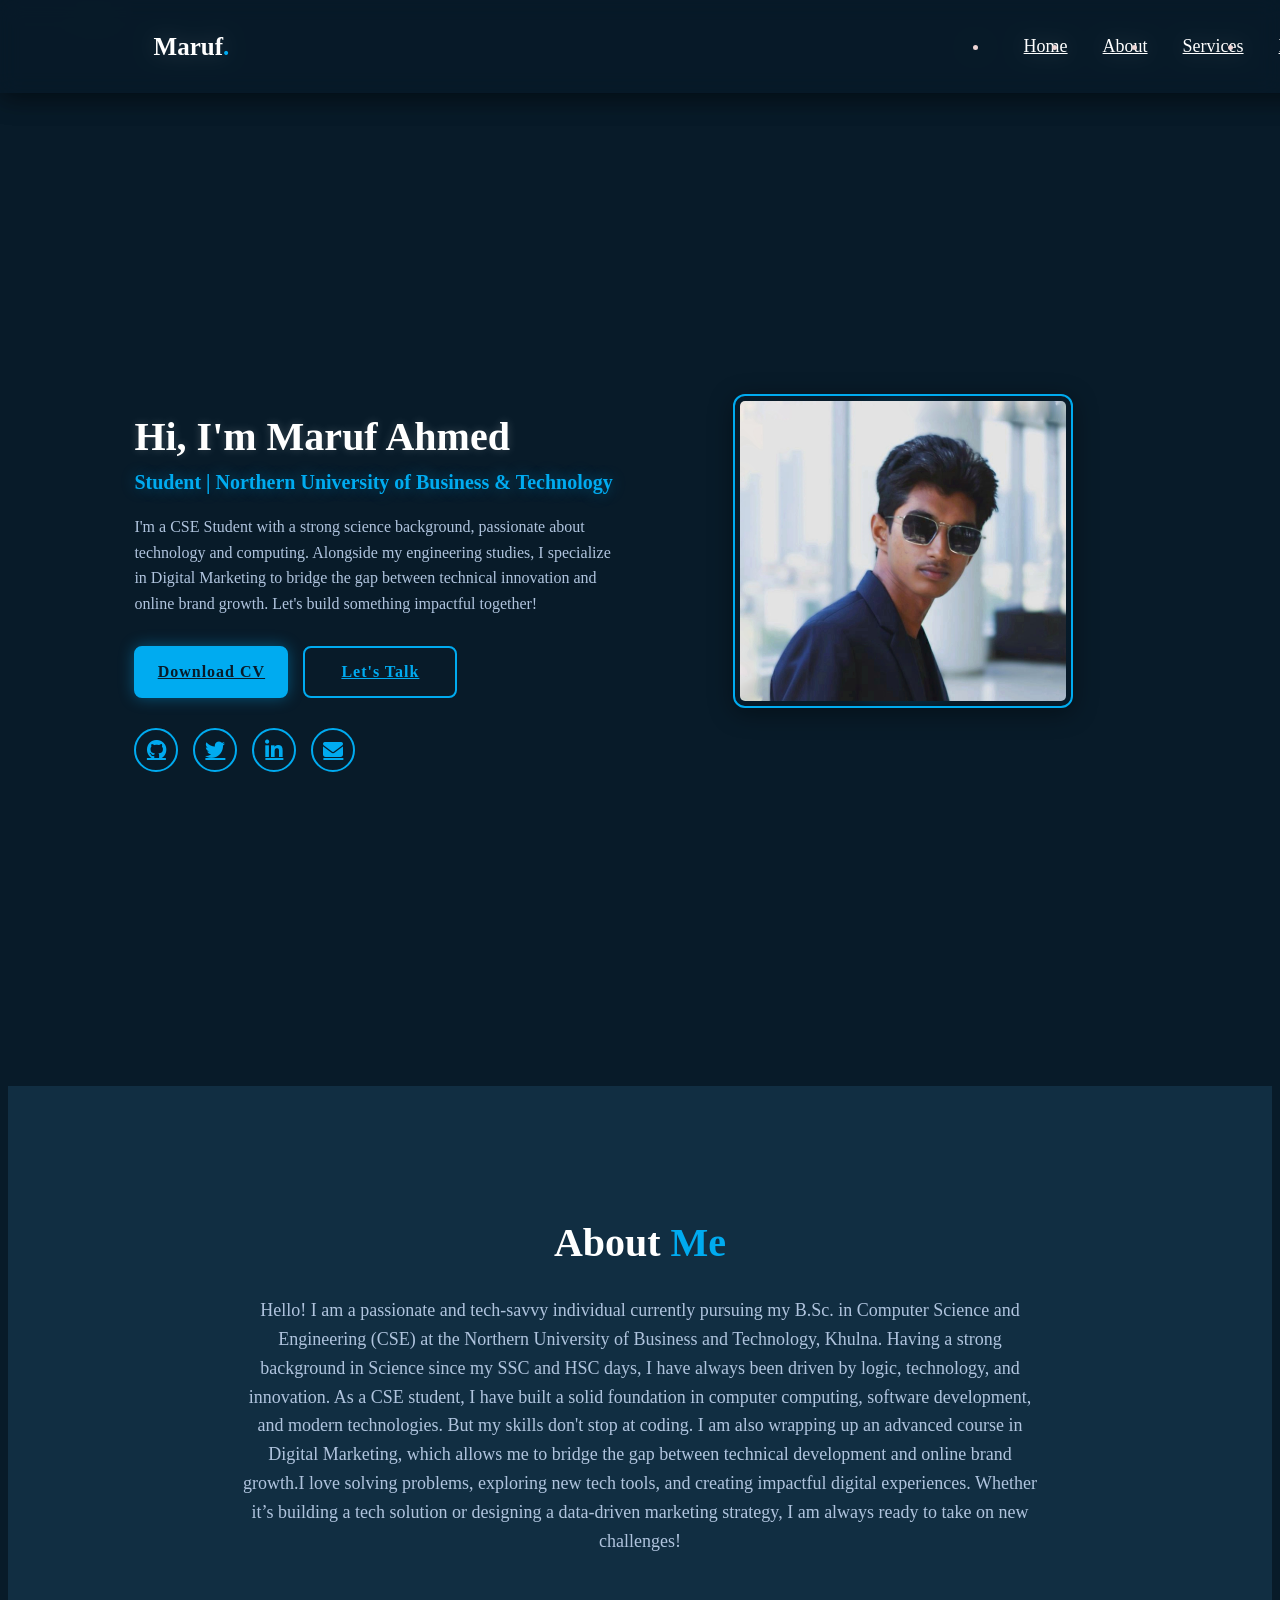
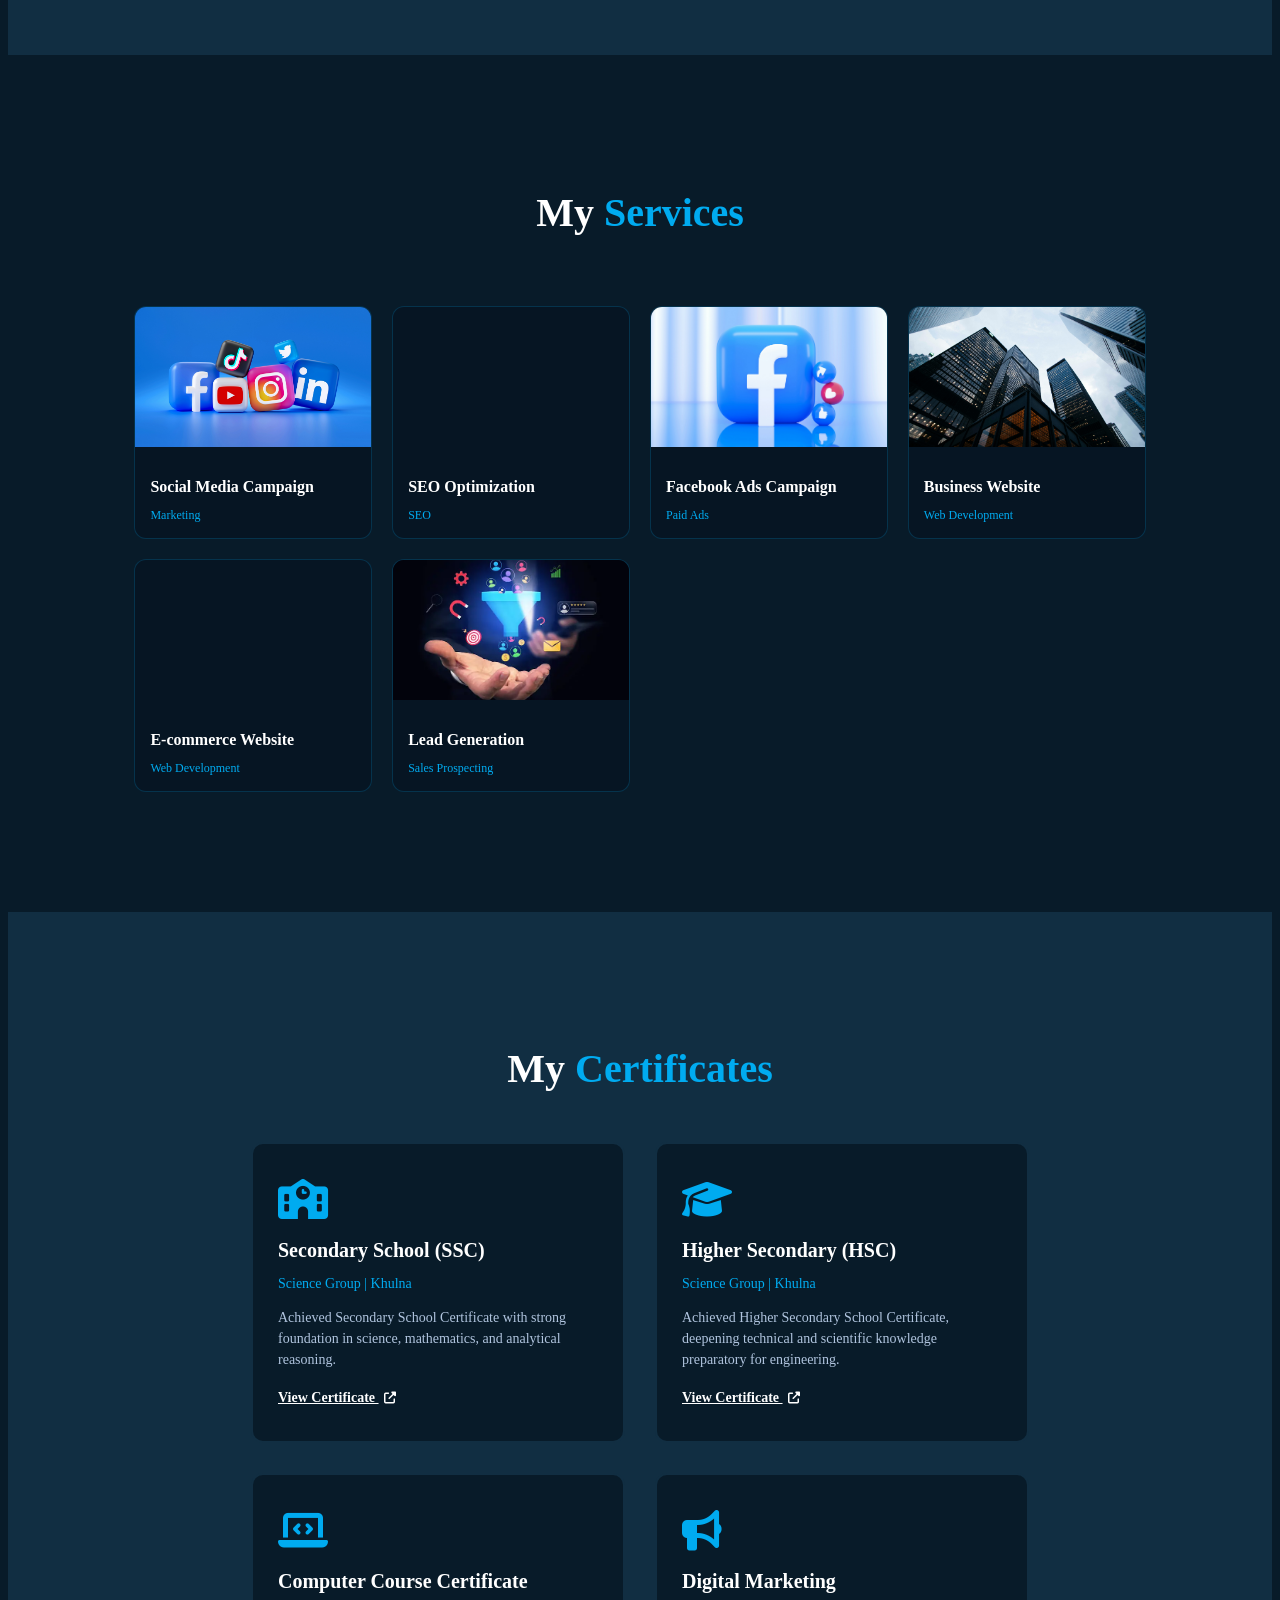
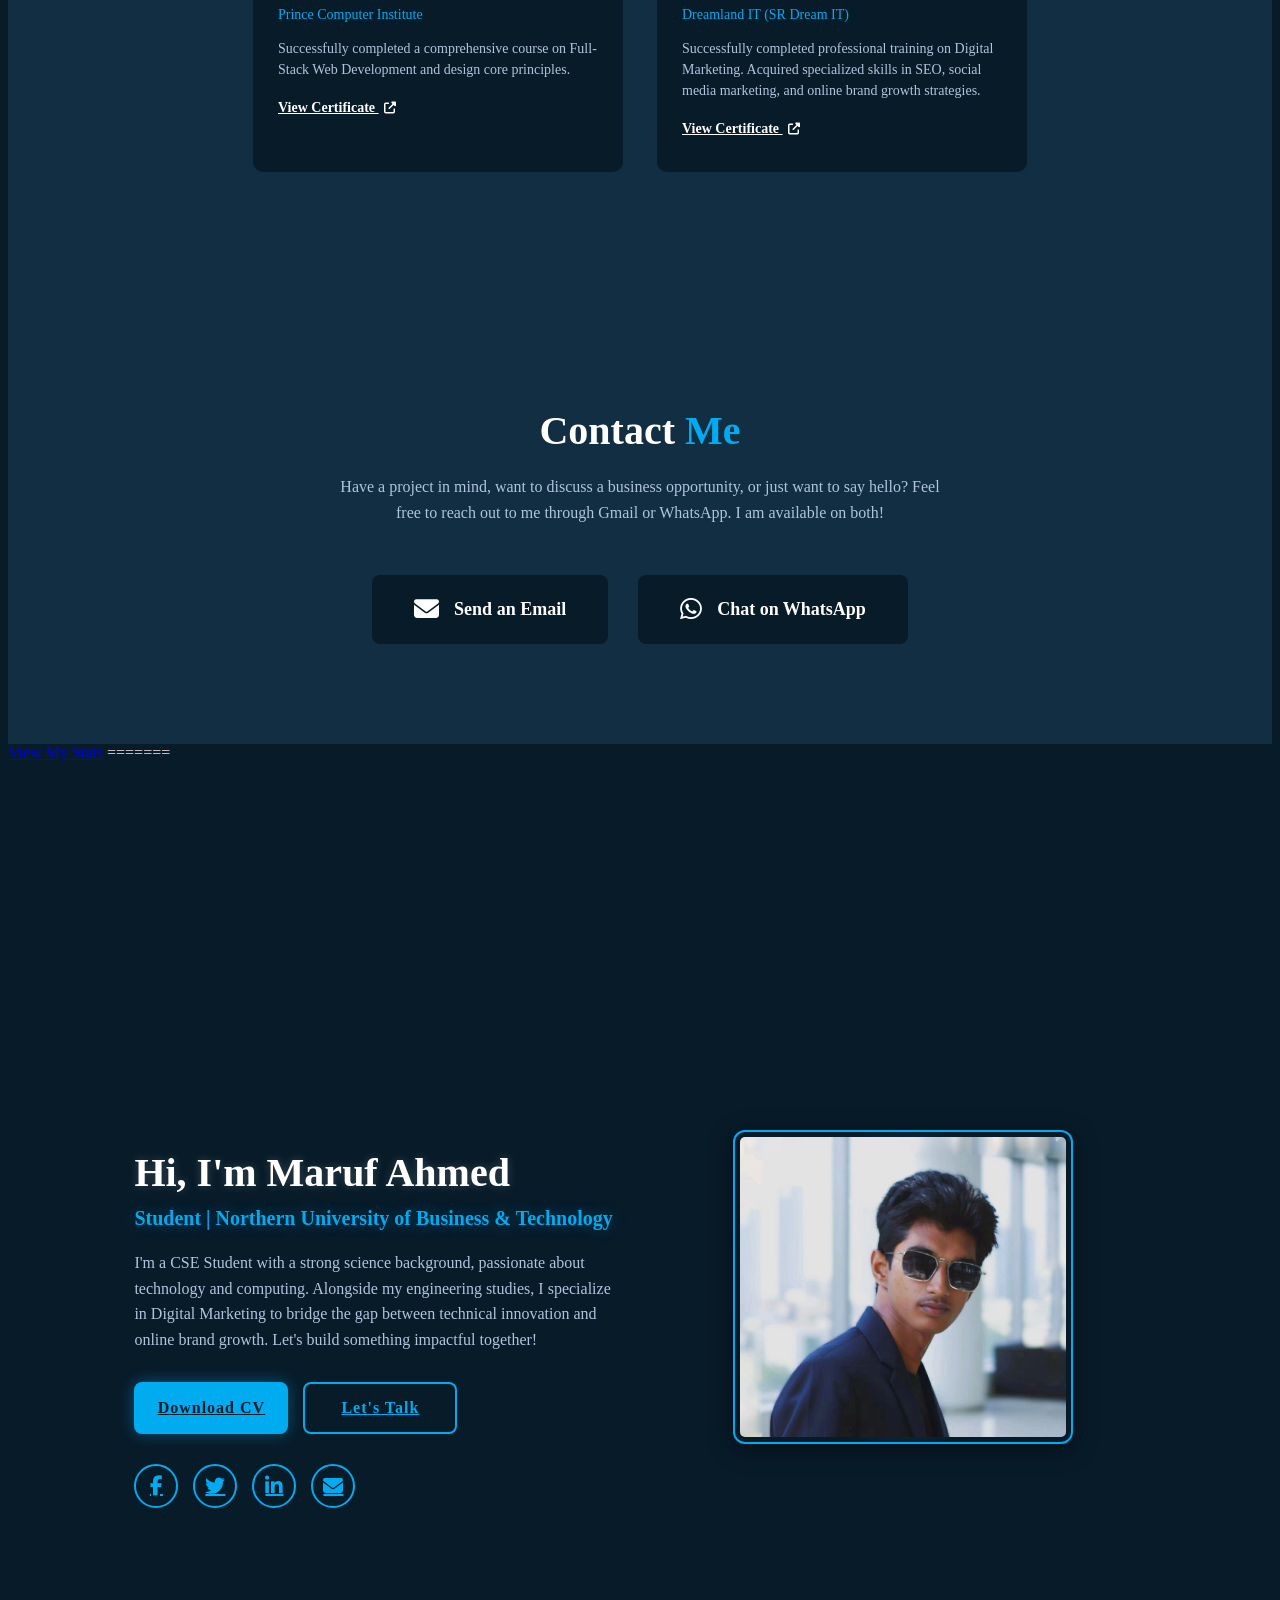
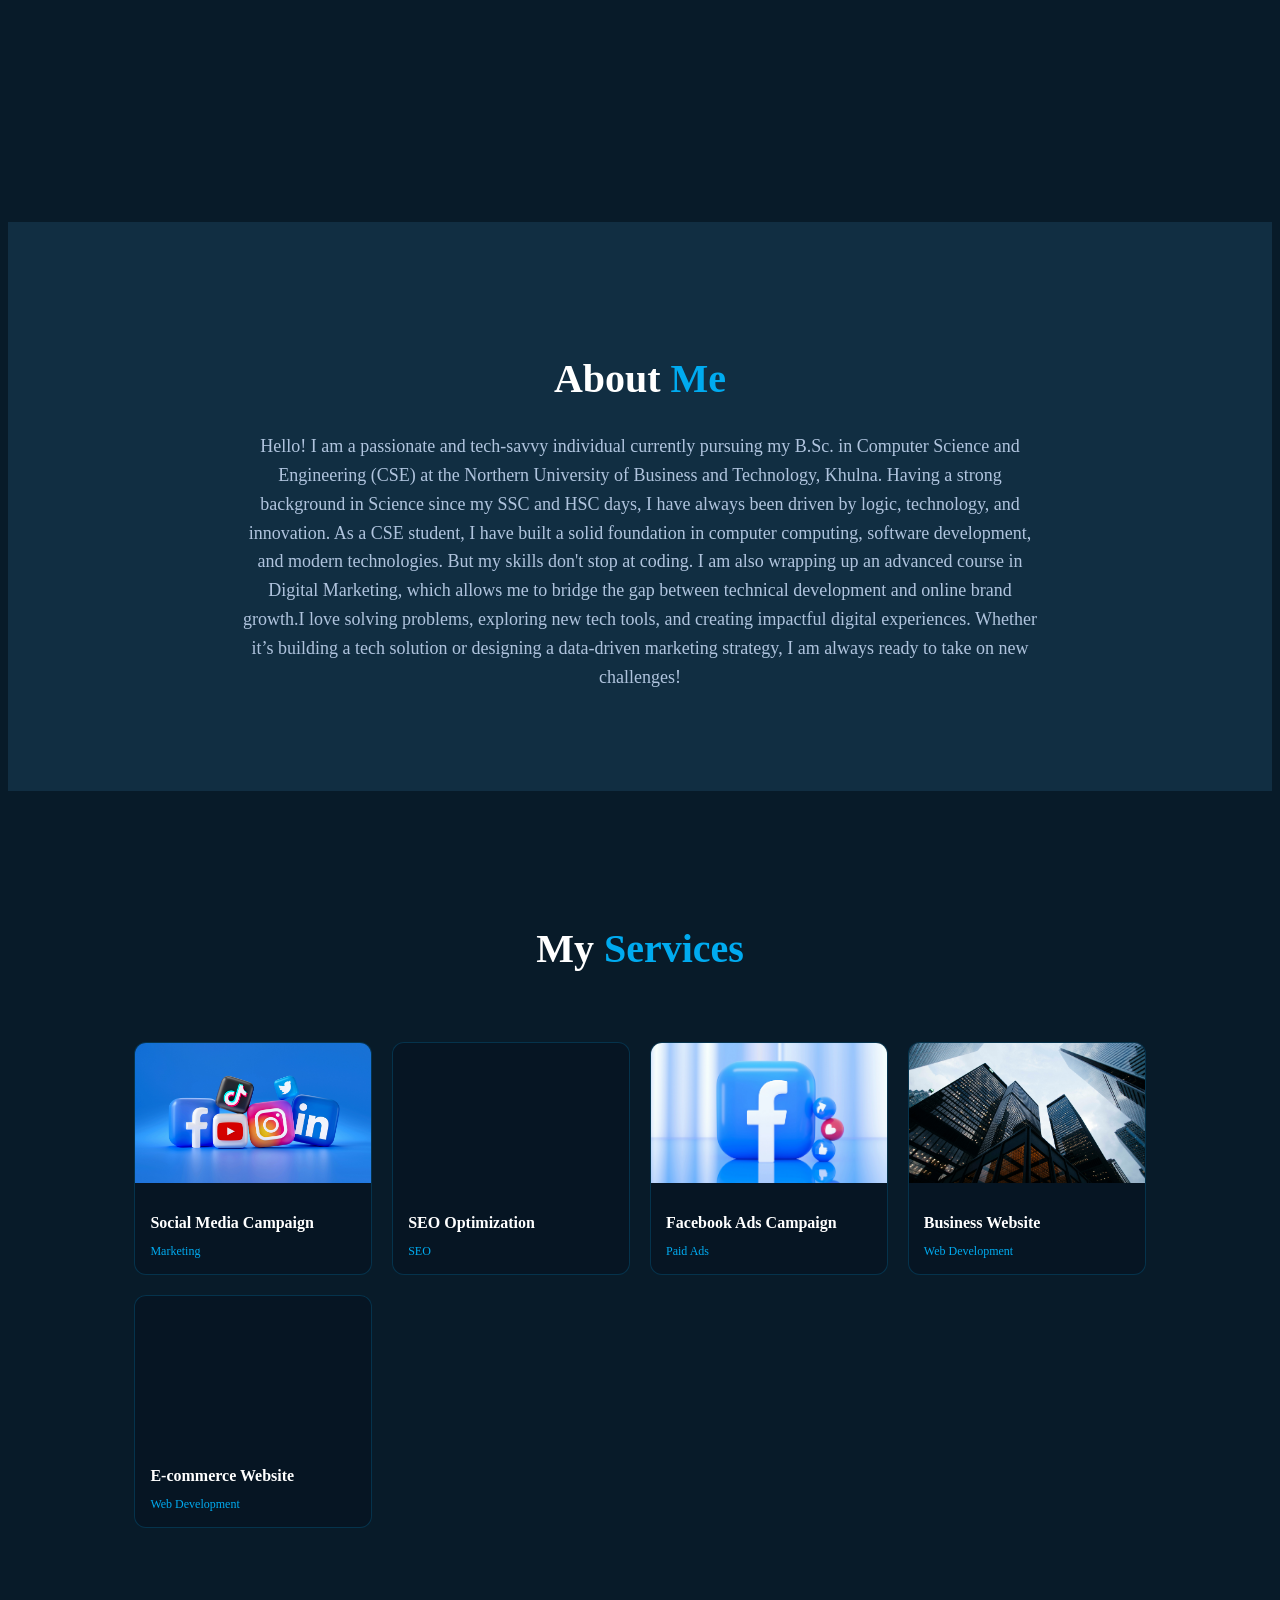
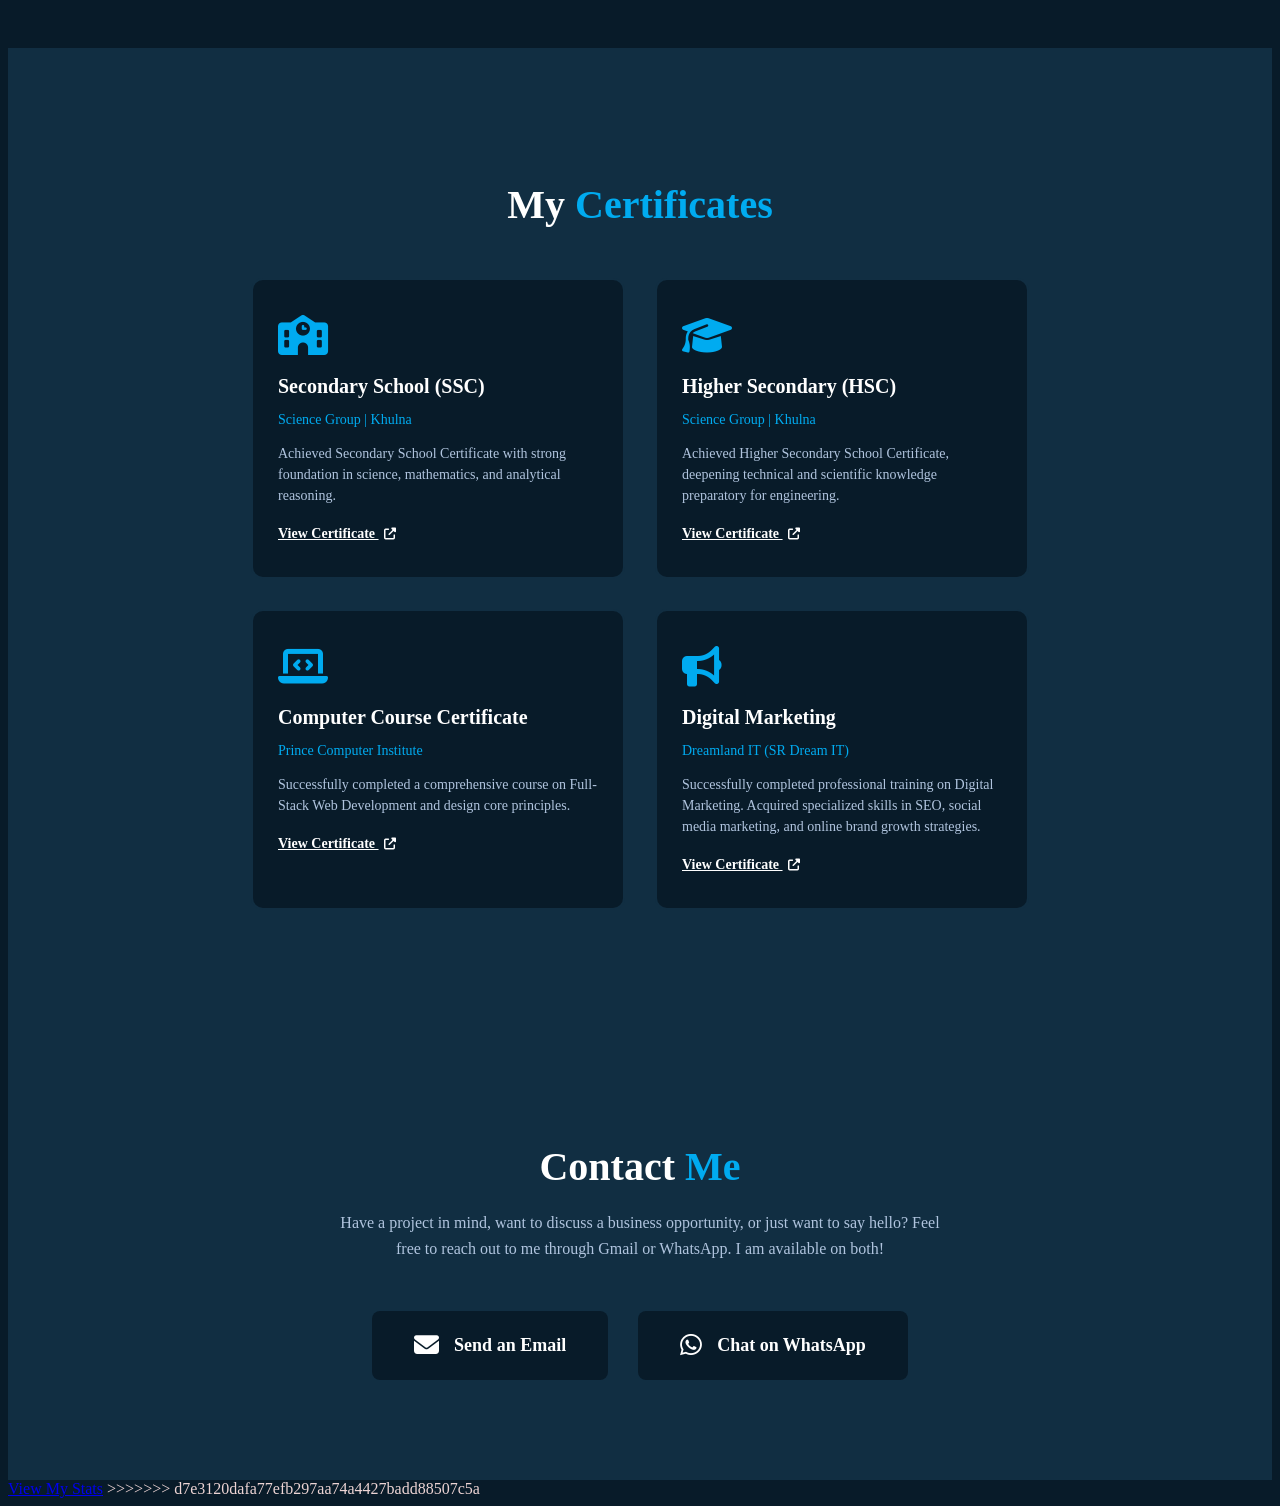
==== commit 02e4fe4b: "Update" ====
--- a/index.html
+++ b/index.html
@@ -1,3 +1,4 @@
+<<<<<<< HEAD
 <!DOCTYPE html>
 <html lang="en">
 <head>
@@ -222,4 +223,450 @@
 <script src="script.js"></script>
 
 </body>
+=======
+<!DOCTYPE html>
+<html lang="en">
+<head>
+    <meta charset="UTF-8">
+    <meta name="viewport" content="width=device-width, initial-scale=1.0">
+    <title>Maruf | Portfolio</title>
+    <!-- FontAwesome Icon Link (For Social Media Icons) -->
+    <link rel="stylesheet" href="https://cdnjs.cloudflare.com/ajax/libs/font-awesome/6.4.0/css/all.min.css">
+    <link rel="stylesheet" href="style.css">
+</head>
+<body>
+
+    <!-- Navigation Bar -->
+    <header>
+        <nav>
+            <div class="logo">Maruf<span>.</span></div>
+            <ul>
+                <li><a href="#hero">Home</a></li>
+                <li><a href="#about">About</a></li>
+                <li><a href="#services">Services</a></li>
+                <li><a href="#portfolio">Portfolio</a></li>
+                <li><a href="#contact">Contact</a></li>
+            </ul>
+        </nav>
+    </header>
+
+    <!-- Hero Section -->
+   <section id="hero" style="min-height: 100vh; display: flex; align-items: center; justify-content: space-between; padding: 100px 10% 60px 10%; background: #081b29; color: #fff; gap: 40px;">
+
+    <div class="hero-content" style="flex: 1; min-width: 300px;">
+        <h1 style="font-size: 40px; font-weight: 700; margin-bottom: 10px;">Hi, I'm Maruf Ahmed</h1>
+        <h2 class="dynamic-text" style="font-size: 20px; color: #00abf0; margin-bottom: 20px;">Student | Northern University of Business & Technology</h2>
+        <p style="font-size: 16px; line-height: 1.6; margin-bottom: 30px; color: #b0c4de;">I'm a CSE Student with a strong science background, passionate about technology and computing. Alongside my engineering studies, I specialize in Digital Marketing to bridge the gap between technical innovation and online brand growth. Let's build something impactful together!</p>
+        
+        <div class="hero-buttons" style="margin-bottom: 30px; display: flex; gap: 15px;">
+            <a href="cv.pdf" download class="btn-filled">Download CV</a>
+            <a href="https://wa.me/+8801313614812" target="_blank" class="btn-outlined">Let's Talk</a>
+        </div>
+
+        <div class="social-icons" style="display: flex; gap: 15px;">
+            <a href="https://www.facebook.com/syringe2049" target="_blank"><i class="fab fa-facebook-f"></i></a>
+            <a href="https://www.twitter.com/syringe_2" target="_blank"><i class="fab fa-twitter"></i></a>
+            <a href="https://www.linkedin.com/in/maruf-ahmed" target="_blank"><i class="fab fa-linkedin-in"></i></a>
+            <a href="mailto:marufahmed1295@gmail.com"><i class="fas fa-envelope"></i></a>
+        </div>
+    </div>
+
+    <div class="hero-image" style="flex: 1; display: flex; justify-content: center; align-items: center; min-width: 300px;">
+        <img src="maruf_face.png" alt="Maruf Ahmed" style="max-width: 70%; height: auto; max-height: 300px; border-radius: 12px; box-shadow: 0 5px 25px rgba(0, 0, 0, 0.4); object-fit: cover;">
+    </div>
+
+</section>
+     <!-- About Section -->
+<section id="about" style="padding: 100px 10%; background: #112e42; color: #fff;">
+    <h2 style="font-size: 40px; margin-bottom: 30px; text-align: center;">About <span style="color: #00abf0;">Me</span></h2>
+    <p style="font-size: 18px; line-height: 1.6; color: #b0c4de; max-width: 800px; margin: 0 auto; text-align: center;">
+       ​Hello! I am a passionate and tech-savvy individual currently pursuing my B.Sc. in Computer Science and Engineering (CSE) at the Northern University of Business and Technology, Khulna. Having a strong background in Science since my SSC and HSC days, I have always been driven by logic, technology, and innovation.
+​      As a CSE student, I have built a solid foundation in computer computing, software development, and modern technologies. But my skills don't stop at coding. I am also wrapping up an advanced course in Digital Marketing, which allows me to bridge the gap between technical development and online brand growth.
+       ​I love solving problems, exploring new tech tools, and creating impactful digital experiences. Whether it’s building a tech solution or designing a data-driven marketing strategy, I am always ready to take on new challenges!
+    </p>
+</section>
+<section id="services" style="padding: 100px 10%; background: #081b29; color: #fff;">
+    <h2 style="font-size: 40px; margin-bottom: 50px; text-align: center;">My <span style="color: #00abf0;">Services</span></h2>
+    
+    <div style="display: grid; grid-template-columns: repeat(auto-fit, minmax(220px, 1fr)); gap: 20px; padding: 20px 0; width: 100%;">
+
+<div class="service-box" onclick="openServiceModal('social')" style="background: #061523; border-radius: 12px; overflow: hidden; border: 1px solid rgba(0, 171, 240, 0.2); cursor: pointer; transition: 0.3s;"> 
+                  <div style="height: 140px; background-image: url('social.jpg'); background-size: cover; background-position: center;"></div>
+                <div style="padding: 15px;">
+                    <h3 style="font-size: 16px; color: #fff; margin-bottom: 5px; font-weight: 600;">Social Media Campaign</h3>
+                    <p style="font-size: 12px; color: #00abf0; margin-bottom: 0;">Marketing</p>
+                </div>
+            </div>
+
+<div class="service-box" onclick="openServiceModal('seo')" style="background: #061523; border-radius: 12px; overflow: hidden; border: 1px solid rgba(0, 171, 240, 0.2); cursor: pointer; transition: 0.3s;">
+            <div style="height: 140px; background-image: url('seo.jpg'); background-size: cover; background-position: center;"></div>
+            <div style="padding: 15px;">
+                <h3 style="font-size: 16px; color: #fff; margin-bottom: 5px; font-weight: 600;">SEO Optimization</h3>
+                <p style="font-size: 12px; color: #00abf0; margin-bottom: 0;">SEO</p>
+            </div>
+        </div>
+
+<div class="service-box" onclick="openServiceModal('paid-ads')" style="background: #061523; border-radius: 12px; overflow: hidden; border: 1px solid rgba(0, 171, 240, 0.2); cursor: pointer; transition: 0.3s;">                <div style="height: 140px; background-image: url('ads.jpg'); background-size: cover; background-position: center;"></div>
+                <div style="padding: 15px;">
+                    <h3 style="font-size: 16px; color: #fff; margin-bottom: 5px; font-weight: 600;">Facebook Ads Campaign</h3>
+                    <p style="font-size: 12px; color: #00abf0; margin-bottom: 0;">Paid Ads</p>
+                </div>
+            </div>
+
+<div class="service-box" onclick="openServiceModal('website')" style="background: #061523; border-radius: 12px; overflow: hidden; border: 1px solid rgba(0, 171, 240, 0.2); cursor: pointer; transition: 0.3s;">                <div style="height: 140px; background-image: url('business.jpg'); background-size: cover; background-position: center;"></div>
+                <div style="padding: 15px;">
+                    <h3 style="font-size: 16px; color: #fff; margin-bottom: 5px; font-weight: 600;">Business Website</h3>
+                    <p style="font-size: 12px; color: #00abf0; margin-bottom: 0;">Web Development</p>
+                </div>
+            </div>
+
+<div class="service-box" onclick="openServiceModal('ecommerce')" style="background: #061523; border-radius: 12px; overflow: hidden; border: 1px solid rgba(0, 171, 240, 0.2); cursor: pointer; transition: 0.3s;">                <div style="height: 140px; background-image: url('ecommerce.jpg'); background-size: cover; background-position: center;"></div>
+                <div style="padding: 15px;">
+                    <h3 style="font-size: 16px; color: #fff; margin-bottom: 5px; font-weight: 600;">E-commerce Website</h3>
+                    <p style="font-size: 12px; color: #00abf0; margin-bottom: 0;">Web Development</p>
+                </div>
+            </div>
+
+        </div> 
+
+
+
+
+         </div>
+        </div>
+    </div>
+</section>
+
+    <!-- Certificates and Projects (Portfolio) Section -->
+    <section id="portfolio">
+        <h2 class="section-title">My <span>Certificates</span></h2>
+        
+        <div class="portfolio-grid">
+        <div class="portfolio-card">
+            <div class="card-icon"><i class="fas fa-school"></i></div>
+            <h3>Secondary School (SSC)</h3>
+            <p class="institute">Science Group | Khulna</p>
+            <p class="card-desc">Achieved Secondary School Certificate with strong foundation in science, mathematics, and analytical reasoning.</p>
+            <a href="ssc.pdf" target="_blank" class="view-link">View Certificate <i class="fas fa-external-link-alt"></i></a>
+        </div>
+
+        <div class="portfolio-card">
+            <div class="card-icon"><i class="fas fa-graduation-cap"></i></div>
+            <h3>Higher Secondary (HSC)</h3>
+            <p class="institute">Science Group | Khulna</p>
+            <p class="card-desc">Achieved Higher Secondary School Certificate, deepening technical and scientific knowledge preparatory for engineering.</p>
+            <a href="hsc.pdf" target="_blank" class="view-link">View Certificate <i class="fas fa-external-link-alt"></i></a>
+        </div>
+
+        <div class="portfolio-card">
+            <div class="card-icon"><i class="fas fa-laptop-code"></i></div>
+            <h3>Computer Course Certificate</h3>
+            <p class="institute">Prince Computer Institute</p>
+            <p class="card-desc">Successfully completed a comprehensive course on Full-Stack Web Development and design core principles.</p>
+            <a href="computer-course.pdf" target="_blank" class="view-link">View Certificate <i class="fas fa-external-link-alt"></i></a>
+        </div>
+
+        <div class="portfolio-card">
+            <div class="card-icon"><i class="fas fa-bullhorn"></i></div>
+            <h3>Digital Marketing</h3>
+            <p class="institute">Dreamland IT (SR Dream IT)</p>
+            <p class="card-desc">Successfully completed professional training on Digital Marketing. Acquired specialized skills in SEO, social media marketing, and online brand growth strategies.</p>
+            <a href="digital-marketing-cert.pdf" target="_blank" class="view-link">View Certificate <i class="fas fa-external-link-alt"></i></a>
+        </div>
+    </div>
+    </section>
+    <!-- Contact Section -->
+<section id="contact" style="padding: 100px 10%; background: #112e42; color: #fff; text-align: center;">
+    <h2 style="font-size: 40px; margin-bottom: 20px;">Contact <span style="color: #00abf0;">Me</span></h2>
+    <p style="font-size: 16px; color: #b0c4de; max-width: 600px; margin: 0 auto 50px auto; line-height: 1.6;">
+        Have a project in mind, want to discuss a business opportunity, or just want to say hello? Feel free to reach out to me through Gmail or WhatsApp. I am available on both!
+    </p>
+
+    <div style="display: flex; justify-content: center; align-items: center; gap: 30px; flex-wrap: wrap;">
+        
+        <!-- Gmail Option -->
+        <a href="mailto:marufahmed1295@gmail.com" style="display: flex; align-items: center; gap: 15px; background: #081b29; padding: 20px 40px; border-radius: 8px; color: #fff; text-decoration: none; font-size: 18px; font-weight: 600; border: 2px solid transparent; transition: 0.5s;" onmouseover="this.style.borderColor='#00abf0'; this.style.color='#00abf0'" onmouseout="this.style.borderColor='transparent'; this.style.color='#fff'">
+            <i class="fas fa-envelope" style="font-size: 25px;"></i> Send an Email
+        </a>
+
+        <!-- WhatsApp Option -->
+        <a href="https://wa.me/8801313614812" target="_blank" style="display: flex; align-items: center; gap: 15px; background: #081b29; padding: 20px 40px; border-radius: 8px; color: #fff; text-decoration: none; font-size: 18px; font-weight: 600; border: 2px solid transparent; transition: 0.5s;" onmouseover="this.style.borderColor='#25d366'; this.style.color='#25d366'" onmouseout="this.style.borderColor='transparent'; this.style.color='#fff'">
+            <i class="fab fa-whatsapp" style="font-size: 25px;"></i> Chat on WhatsApp
+        </a>
+
+    </div>
+</section>
+<div id="serviceModal" class="custom-modal" style="display: none; position: fixed; z-index: 1000; left: 0; top: 0; width: 100%; height: 100%; background-color: rgba(8, 27, 41, 0.95); backdrop-filter: blur(8px); align-items: center; justify-content: center;">
+    
+    <div class="modal-content" style="background: #112e42; border: 2px solid #00abf0; box-shadow: 0 0 30px rgba(0, 171, 240, 0.5); padding: 30px; border-radius: 15px; max-width: 600px; width: 90%; color: #fff; position: relative; animation: fadeIn 0.4s ease;">
+        
+        <span class="close-btn" onclick="closeServiceModal()" style="position: absolute; right: 20px; top: 15px; font-size: 28px; color: #b0c4de; cursor: pointer; transition: 0.3s;">&times;</span>
+        
+        <h2 id="modalTitle" style="color: #00abf0; font-size: 26px; margin-bottom: 15px; font-weight: 600;">Service Title</h2>
+        <div id="modalBody" style="font-size: 16px; line-height: 1.7; color: #b0c4de;">
+            </div>
+    </div>
+</div>
+
+<style>
+@keyframes fadeIn {
+    from { opacity: 0; transform: scale(0.9); }
+    to { opacity: 1; transform: scale(1); }
+}
+.close-btn:hover { color: #00abf0 !important; }
+</style>
+
+<script>
+function openServiceModal(serviceType) {
+    const modal = document.getElementById('serviceModal');
+    const title = document.getElementById('modalTitle');
+    const body = document.getElementById('modalBody');
+    
+   if(serviceType === 'social') {
+        title.innerText = "Social Media Campaign & Marketing";
+        // টাইটেল এর সাইজ ও মার্জিন সুন্দর করার জন্য একটু সিএসএস স্টাইল সেট করা
+        title.style.fontSize = "22px";
+        title.style.marginBottom = "15px";
+        title.style.color = "#00abf0";
+
+        body.innerHTML = `
+            <div style="max-height: 55vh; overflow-y: auto; padding-right: 8px; scrollbar-width: thin;">
+                
+                <div style="margin-bottom: 12px;">
+                    <h4 style="color: #fff; font-size: 14.5px; margin-bottom: 4px; font-weight: 600;">What is Social Media Marketing?</h4>
+                    <p style="color: #b0c4de; font-size: 12.5px; line-height: 1.5; margin: 0;">
+                        Using platforms like Facebook, Instagram, LinkedIn, and Twitter to promote your business, connect with your target audience, and build a strong online presence.
+                    </p>
+                </div>
+
+                <div style="margin-bottom: 16px;">
+                    <h4 style="color: #fff; font-size: 14.5px; margin-bottom: 4px; font-weight: 600;">Why is it Important?</h4>
+                    <p style="color: #b0c4de; font-size: 12.5px; line-height: 1.5; margin: 0;">
+                        A well-optimized campaign drives high-quality traffic, increases brand loyalty, boosts user engagement, and rapidly converts casual visitors into paying customers.
+                    </p>
+                </div>
+
+                <div>
+                    <h4 style="color: #00abf0; font-size: 14.5px; margin-bottom: 8px; font-weight: 600;">What I Will Do For You:</h4>
+                    <ul style="list-style-type: none; padding: 0; margin: 0;">
+                        <li style="margin-bottom: 6px; color: #b0c4de; font-size: 12px; display: flex; align-items: flex-start; line-height: 1.4;">
+                            <span style="color: #00abf0; margin-right: 6px;">✔</span> Target audience research & strategic content planning.
+                        </li>
+                        <li style="margin-bottom: 6px; color: #b0c4de; font-size: 12px; display: flex; align-items: flex-start; line-height: 1.4;">
+                            <span style="color: #00abf0; margin-right: 6px;">✔</span> Designing eye-catching visuals & high-converting ad copies.
+                        </li>
+                        <li style="margin-bottom: 6px; color: #b0c4de; font-size: 12px; display: flex; align-items: flex-start; line-height: 1.4;">
+                            <span style="color: #00abf0; margin-right: 6px;">✔</span> Managing organic page growth & boosting customer engagement.
+                        </li>
+                        <li style="margin-bottom: 6px; color: #b0c4de; font-size: 12px; display: flex; align-items: flex-start; line-height: 1.4;">
+                            <span style="color: #00abf0; margin-right: 6px;">✔</span> Setting up laser-targeted paid ad campaigns to maximize ROI.
+                        </li>
+                    </ul>
+                </div>
+
+            </div>
+        `;
+    }
+    else if(serviceType === 'seo') {
+        title.innerText = "SEO Optimization";
+        title.style.fontSize = "22px";
+        title.style.marginBottom = "15px";
+        title.style.color = "#00abf0";
+
+        body.innerHTML = `
+            <div style="max-height: 55vh; overflow-y: auto; padding-right: 8px; scrollbar-width: thin;">
+                
+                <div style="margin-bottom: 12px;">
+                    <h4 style="color: #fff; font-size: 14.5px; margin-bottom: 4px; font-weight: 600;">What is SEO Optimization?</h4>
+                    <p style="color: #b0c4de; font-size: 12.5px; line-height: 1.5; margin: 0;">
+                        SEO (Search Engine Optimization) is the process of optimizing your website to rank higher on Google search results, making it easier for customers to find you organically.
+                    </p>
+                </div>
+
+                <div style="margin-bottom: 16px;">
+                    <h4 style="color: #fff; font-size: 14.5px; margin-bottom: 4px; font-weight: 600;">Why is it Important?</h4>
+                    <p style="color: #b0c4de; font-size: 12.5px; line-height: 1.5; margin: 0;">
+                        Higher search rankings bring continuous free, organic traffic to your site, build immense brand trust, and generate high-quality leads without relying constantly on paid ads.
+                    </p>
+                </div>
+
+                <div>
+                    <h4 style="color: #00abf0; font-size: 14.5px; margin-bottom: 8px; font-weight: 600;">What I Will Do For You:</h4>
+                    <ul style="list-style-type: none; padding: 0; margin: 0;">
+                        <li style="margin-bottom: 6px; color: #b0c4de; font-size: 12px; display: flex; align-items: flex-start; line-height: 1.4;">
+                            <span style="color: #00abf0; margin-right: 6px;">✔</span> Profitable & high-search volume keyword research.
+                        </li>
+                        <li style="margin-bottom: 6px; color: #b0c4de; font-size: 12px; display: flex; align-items: flex-start; line-height: 1.4;">
+                            <span style="color: #00abf0; margin-right: 6px;">✔</span> On-Page SEO (Meta tags, headings, content optimization).
+                        </li>
+                        <li style="margin-bottom: 6px; color: #b0c4de; font-size: 12px; display: flex; align-items: flex-start; line-height: 1.4;">
+                            <span style="color: #00abf0; margin-right: 6px;">✔</span> Technical SEO & website speed enhancement.
+                        </li>
+                        <li style="margin-bottom: 6px; color: #b0c4de; font-size: 12px; display: flex; align-items: flex-start; line-height: 1.4;">
+                            <span style="color: #00abf0; margin-right: 6px;">✔</span> Google Search Console & Analytics setup with regular reporting.
+                        </li>
+                    </ul>
+                </div>
+
+            </div>
+        `;
+    }
+    else if(serviceType === 'paid-ads') {
+        title.innerText = "Facebook Ads & Boosting Campaign";
+        title.style.fontSize = "22px";
+        title.style.marginBottom = "15px";
+        title.style.color = "#00abf0";
+
+        body.innerHTML = `
+            <div style="max-height: 55vh; overflow-y: auto; padding-right: 8px; scrollbar-width: thin;">
+                
+                <div style="margin-bottom: 12px;">
+                    <h4 style="color: #fff; font-size: 14.5px; margin-bottom: 4px; font-weight: 600;">What is Paid Advertising?</h4>
+                    <p style="color: #b0c4de; font-size: 12.5px; line-height: 1.5; margin: 0;">
+                        Paid Ads or Boosting Campaigns involve paying platforms like Facebook and Instagram to instantly display your products or services directly to a highly targeted audience.
+                    </p>
+                </div>
+
+                <div style="margin-bottom: 16px;">
+                    <h4 style="color: #fff; font-size: 14.5px; margin-bottom: 4px; font-weight: 600;">Why is it Important?</h4>
+                    <p style="color: #b0c4de; font-size: 12.5px; line-height: 1.5; margin: 0;">
+                        It is the fastest way to generate instant sales, drive conversions, launch new products, and reach thousands of potential buyers within hours.
+                    </p>
+                </div>
+
+                <div>
+                    <h4 style="color: #00abf0; font-size: 14.5px; margin-bottom: 8px; font-weight: 600;">What I Will Do For You:</h4>
+                    <ul style="list-style-type: none; padding: 0; margin: 0;">
+                        <li style="margin-bottom: 6px; color: #b0c4de; font-size: 12px; display: flex; align-items: flex-start; line-height: 1.4;">
+                            <span style="color: #00abf0; margin-right: 6px;">✔</span> Advanced custom & Lookalike audience targeting.
+                        </li>
+                        <li style="margin-bottom: 6px; color: #b0c4de; font-size: 12px; display: flex; align-items: flex-start; line-height: 1.4;">
+                            <span style="color: #00abf0; margin-right: 6px;">✔</span> High-converting sales funnel creation & Meta Pixel setup.
+                        </li>
+                        <li style="margin-bottom: 6px; color: #b0c4de; font-size: 12px; display: flex; align-items: flex-start; line-height: 1.4;">
+                            <span style="color: #00abf0; margin-right: 6px;">✔</span> A/B testing of ad copies and continuous budget optimization.
+                        </li>
+                        <li style="margin-bottom: 6px; color: #b0c4de; font-size: 12px; display: flex; align-items: flex-start; line-height: 1.4;">
+                            <span style="color: #00abf0; margin-right: 6px;">✔</span> Running laser-focused retargeting ads to maximize your total sales.
+                        </li>
+                    </ul>
+                </div>
+
+            </div>
+        `;
+    }
+    else if(serviceType === 'ecommerce') {
+        title.innerText = "E-commerce Website Development";
+        title.style.fontSize = "22px";
+        title.style.marginBottom = "15px";
+        title.style.color = "#00abf0";
+
+        body.innerHTML = `
+            <div style="max-height: 55vh; overflow-y: auto; padding-right: 8px; scrollbar-width: thin;">
+                
+                <div style="margin-bottom: 12px;">
+                    <h4 style="color: #fff; font-size: 14.5px; margin-bottom: 4px; font-weight: 600;">What is E-commerce Website Development?</h4>
+                    <p style="color: #b0c4de; font-size: 12.5px; line-height: 1.5; margin: 0;">
+                        An E-commerce website is a fully dynamic online store equipped with a product catalog, shopping cart, and payment options, allowing customers to buy directly from you.
+                    </p>
+                </div>
+
+                <div style="margin-bottom: 16px;">
+                    <h4 style="color: #fff; font-size: 14.5px; margin-bottom: 4px; font-weight: 600;">Why is it Important?</h4>
+                    <p style="color: #b0c4de; font-size: 12.5px; line-height: 1.5; margin: 0;">
+                        It breaks geographical boundaries, expands your target market globally, and automates your retail or product sales process 24/7 without requiring a physical shop.
+                    </p>
+                </div>
+
+                <div>
+                    <h4 style="color: #00abf0; font-size: 14.5px; margin-bottom: 8px; font-weight: 600;">What I Will Do For You:</h4>
+                    <ul style="list-style-type: none; padding: 0; margin: 0;">
+                        <li style="margin-bottom: 6px; color: #b0c4de; font-size: 12px; display: flex; align-items: flex-start; line-height: 1.4;">
+                            <span style="color: #00abf0; margin-right: 6px;">✔</span> Advanced product listing with search filters and cart management.
+                        </li>
+                        <li style="margin-bottom: 6px; color: #b0c4de; font-size: 12px; display: flex; align-items: flex-start; line-height: 1.4;">
+                            <span style="color: #00abf0; margin-right: 6px;">✔</span> Secure integration with Bkash, Nagad, Rocket, or international payment systems.
+                        </li>
+                        <li style="margin-bottom: 6px; color: #b0c4de; font-size: 12px; display: flex; align-items: flex-start; line-height: 1.4;">
+                            <span style="color: #00abf0; margin-right: 6px;">✔</span> User-friendly checkout page and comprehensive admin panel for tracking orders.
+                        </li>
+                    </ul>
+                </div>
+
+            </div>
+        `;
+    }
+     else if(serviceType === 'website') {
+        title.innerText = "Business Website Development";
+        title.style.fontSize = "22px";
+        title.style.marginBottom = "15px";
+        title.style.color = "#00abf0";
+
+        body.innerHTML = `
+            <div style="max-height: 55vh; overflow-y: auto; padding-right: 8px; scrollbar-width: thin;">
+                
+                <div style="margin-bottom: 12px;">
+                    <h4 style="color: #fff; font-size: 14.5px; margin-bottom: 4px; font-weight: 600;">What is a Business Website?</h4>
+                    <p style="color: #b0c4de; font-size: 12.5px; line-height: 1.5; margin: 0;">
+                        A business website is a professional digital presence for your company, designed to showcase your services, build brand identity, and attract potential clients online.
+                    </p>
+                </div>
+
+                <div style="margin-bottom: 16px;">
+                    <h4 style="color: #fff; font-size: 14.5px; margin-bottom: 4px; font-weight: 600;">Why is it Important?</h4>
+                    <p style="color: #b0c4de; font-size: 12.5px; line-height: 1.5; margin: 0;">
+                        It builds trust with your customers, serves as a 24/7 digital office, and makes your business accessible to global clients, helping you generate leads consistently.
+                    </p>
+                </div>
+
+                <div>
+                    <h4 style="color: #00abf0; font-size: 14.5px; margin-bottom: 8px; font-weight: 600;">What I Will Do For You:</h4>
+                    <ul style="list-style-type: none; padding: 0; margin: 0;">
+                        <li style="margin-bottom: 6px; color: #b0c4de; font-size: 12px; display: flex; align-items: flex-start; line-height: 1.4;">
+                            <span style="color: #00abf0; margin-right: 6px;">✔</span> Custom, modern, and professional UI/UX design.
+                        </li>
+                        <li style="margin-bottom: 6px; color: #b0c4de; font-size: 12px; display: flex; align-items: flex-start; line-height: 1.4;">
+                            <span style="color: #00abf0; margin-right: 6px;">✔</span> Fully mobile-responsive and high-speed optimized layout.
+                        </li>
+                        <li style="margin-bottom: 6px; color: #b0c4de; font-size: 12px; display: flex; align-items: flex-start; line-height: 1.4;">
+                            <span style="color: #00abf0; margin-right: 6px;">✔</span> Contact forms, map integration, and SEO-friendly structure.
+                        </li>
+                    </ul>
+                </div>
+            </div>
+        `;
+    }
+    
+    modal.style.display = 'flex';
+}
+
+function closeServiceModal() {
+    document.getElementById('serviceModal').style.display = 'none';
+}
+
+window.onclick = function(event) {
+    const modal = document.getElementById('serviceModal');
+    if (event.target == modal) {
+        modal.style.display = 'none';
+    }
+}
+</script>
+<!-- Default Statcounter code for Maruf Portfolio
+https://maruf-portfolio49.netlify.app/ -->
+<script type="text/javascript">
+var sc_project=13295386; 
+var sc_invisible=0; 
+var sc_security="14dc7873"; 
+var scJsHost = "https://";
+document.write("<sc"+"ript type='text/javascript' src='" + scJsHost+
+"statcounter.com/counter/counter.js'></"+"script>");
+</script>
+<noscript><div class="statcounter"><a title="Web Analytics"
+href="https://statcounter.com/" target="_blank"><img class="statcounter"
+src="https://c.statcounter.com/13295386/0/14dc7873/0/" alt="Web Analytics"
+referrerPolicy="no-referrer-when-downgrade"></a></div></noscript>
+<!-- End of Statcounter Code -->
+<a href="https://statcounter.com/p13295386/?guest=1">View My Stats</a>
+</body>
+>>>>>>> d7e3120dafa77efb297aa74a4427badd88507c5a
 </html>
--- a/style.css
+++ b/style.css
@@ -1,3 +1,4 @@
+<<<<<<< HEAD
  /* গুগল ফন্ট ইমপোর্ট */
 @import url('https://fonts.googleapis.com/css2?family=Poppins:wght@300;400;600;700&display=swap');
 
@@ -481,4 +482,439 @@
   position: absolute;
   top: 20px; right: 35px;
   color: white; font-size: 40px; cursor: pointer;
+=======
+ /* গুগল ফন্ট ইমপোর্ট */
+@import url('https://fonts.googleapis.com/css2?family=Poppins:wght@300;400;600;700&display=swap');
+
+/* বেসিক রিসেট */
+* {
+    margin: 0;
+    padding: 0;
+    box-sizing: border-box;
+    font-family: 'Poppins', sans-serif;
+    text-decoration: none;
+    list-style: none;
+    scroll-behavior: smooth;
+}
+
+:root {
+    --bg-color: #081b29; /* ডার্ক ব্যাকগ্রাউন্ড ব্লু */
+    --second-bg-color: #112e42;
+    --text-color: #edd4d4; /* অফ-হোয়াইট লাইট টেক্সট */
+    --main-color: #00abf0; /* নিয়ন ব্লু কালার */
+}
+
+body {
+    background: var(--bg-color);
+    color: var(--text-color);
+    overflow-x: hidden;
+}
+
+/* নেভিগেশন বার */
+header {
+
+    position: fixed !important;  /* এটি বারটিকে স্ক্রিনের উপরে লক করে রাখবে */
+    top: 0 !important;           /* একদম উপরে আটকে রাখার জন্য */
+    left: 0;
+    width: 100%;
+    padding: 20px 12%;           /* আপনার চাওয়া অনুযায়ী দুই পাশের সাইজ বড় করা হলো */
+    background: rgba(8, 27, 41, 0.85); /* আপনার মডার্ন গ্লাস ইফেক্ট কালার */
+    backdrop-filter: blur(10px);
+    -webkit-backdrop-filter: blur(10px);
+    
+    /* এই জেন-ইনডেক্স ১০০০% গ্যারান্টি দেবে যে বারটি সবসময় সব লেখার উপরে থাকবে */
+    z-index: 9999 !important;     
+    
+    box-shadow: 0 5px 25px rgba(0, 0, 0, 0.3); /* নিচে হালকা সুন্দর ছায়া */
+
+
+}
+
+nav {
+    display: flex;
+    justify-content: space-between;
+    align-items: center;
+}
+
+.logo {
+    font-size: 25px;
+    color: #fff;
+    font-weight: 700;
+}
+
+.logo span {
+    color: var(--main-color);
+}
+
+nav ul {
+    display: flex;
+}
+
+nav ul li a {
+    font-size: 18px;
+    color: #fff;
+    font-weight: 500;
+    margin-left: 35px;
+    transition: .3s;
+}
+
+nav ul li a:hover, 
+nav ul li a.active {
+    color: var(--main-color);
+}
+
+/* হিরো সেকশন */
+#hero {
+    min-height: 100vh;
+    display: flex;
+    align-items: center;
+    padding: 0 10%;
+    gap: 40px;
+}
+
+.hero-content {
+    max-width: 600px;
+}
+
+.hero-content h1 {
+    font-size: 42px;
+    font-weight: 700;
+    line-height: 1.2;
+    color: #fff;
+    text-shadow: 0 0 10px rgba(255, 255, 255, 0.2);
+}
+
+.dynamic-text {
+    font-size: 20px;
+    font-weight: 700;
+    color: var(--main-color);
+    margin-top: 5px;
+    text-shadow: 0 0 15px rgba(0, 171, 240, 0.4); /* গ্লোয়িং টেক্সট ইফেক্ট */
+}
+
+.hero-content p {
+    font-size: 16px;
+    margin: 20px 0 40px;
+    line-height: 1.6;
+    color: #b0c4de;
+}
+
+/* বাটন স্টাইল */
+.hero-buttons {
+    display: flex;
+    gap: 20px;
+    margin-bottom: 45px;
+}
+
+.btn-filled {
+    position: relative;
+    display: inline-flex;
+    justify-content: center;
+    align-items: center;
+    width: 150px;
+    height: 48px;
+    background: var(--main-color);
+    border: 2px solid var(--main-color);
+    border-radius: 8px;
+    font-size: 16px;
+    color: var(--bg-color);
+    font-weight: 600;
+    letter-spacing: 1px;
+    z-index: 1;
+    overflow: hidden;
+    transition: .5s;
+    box-shadow: 0 0 15px rgba(0, 171, 240, 0.4);
+}
+
+.btn-filled:hover {
+    color: var(--main-color);
+    background: transparent;
+    box-shadow: none;
+}
+
+.btn-outlined {
+    position: relative;
+    display: inline-flex;
+    justify-content: center;
+    align-items: center;
+    width: 150px;
+    height: 48px;
+    background: transparent;
+    border: 2px solid var(--main-color);
+    border-radius: 8px;
+    font-size: 16px;
+    color: var(--main-color);
+    font-weight: 600;
+    letter-spacing: 1px;
+    transition: .5s;
+}
+
+.btn-outlined:hover {
+    color: var(--bg-color);
+    background: var(--main-color);
+    box-shadow: 0 0 15px rgba(0, 171, 240, 0.4);
+}
+
+/* সোশ্যাল আইকন */
+.social-icons {
+    display: flex;
+    gap: 20px;
+}
+
+.social-icons a {
+    display: inline-flex;
+    justify-content: center;
+    align-items: center;
+    width: 40px;
+    height: 40px;
+    background: transparent;
+    border: 2px solid var(--main-color);
+    border-radius: 50%;
+    font-size: 20px;
+    color: var(--main-color);
+    transition: .5s;
+}
+
+.social-icons a:hover {
+    background: var(--main-color);
+    color: var(--bg-color);
+    box-shadow: 0 0 15px var(--main-color);
+}
+
+/* রাইট সাইড ইমেজ */
+.hero-image {
+    position: relative;
+    filter:grayscale(0%);
+    opacity: 1
+    border-radius: 15px;
+    max-width: 100%;
+    width: 700px;
+    height: auto;
+    display: flex;
+    justify-content: center;
+    align-items: center;
+    object-fit: cover;
+    margin-top: -50px;
+}
+
+.hero-image img {
+    max-width: 75%;
+    height: auto;
+    max-height: 380px;
+    object-fit: cover;
+    border-radius: 24px;
+    border: 2px solid #00abf0;
+    padding: 5px;
+    
+    /* ডেমোর মতো ছবির ভেতরে গোল নীল গ্লো ব্যাকগ্রাউন্ড ঢোকানোর ট্রিক */
+    background: radial-gradient(circle, #00abf0 10%, rgba(8, 27, 41, 0.9) 70%);
+    box-shadow: 0 0 30px rgba(0, 171, 240, 0.8);
+    
+    /* এই কোডটি ছবির পেছনের অংশকে নীল গোল ব্যাকগ্রাউন্ডের সাথে মিক্স করবে */
+    mix-blend-mode: lighten;
+}
+
+
+
+/* পোর্টফোলিও ও সার্টিফিকেট সেকশন */
+#portfolio {
+    padding: 100px 10%;
+    background: var(--second-bg-color);
+    text-align: center;
+}
+
+.section-title {
+    font-size: 40px;
+    margin-bottom: 50px;
+    color: #fff;
+}
+
+.section-title span {
+    color: var(--main-color);
+}
+
+.portfolio-grid {
+    display: flex;
+    justify-content: center;
+    flex-wrap: wrap;
+    gap: 30px;
+}
+
+.portfolio-card {
+    background: var(--bg-color);
+    border: 2px solid var(--second-bg-color);
+    padding: 35px 25px;
+    border-radius: 12px;
+    width: 320px;
+    text-align: left;
+    transition: .5s;
+}
+
+.portfolio-card:hover {
+    border-color: var(--main-color);
+    transform: translateY(-10px);
+    box-shadow: 0 0 20px rgba(0, 171, 240, 0.2);
+}
+
+.card-icon {
+    font-size: 40px;
+    color: var(--main-color);
+    margin-bottom: 15px;
+}
+
+.portfolio-card h3 {
+    font-size: 20px;
+    color: #fff;
+    margin-bottom: 8px;
+}
+
+.institute {
+    font-size: 14px;
+    color: var(--main-color);
+    margin-bottom: 15px;
+    font-weight: 500;
+}
+
+.card-desc {
+    font-size: 14px;
+    color: #b0c4de;
+    line-height: 1.5;
+    margin-bottom: 20px;
+}
+
+.view-link {
+    color: #fff;
+    font-weight: 600;
+    font-size: 14px;
+    transition: .3s;
+}
+
+.view-link i {
+    font-size: 12px;
+    margin-left: 5px;
+}
+
+.view-link:hover {
+    color: var(--main-color);
+}
+/* ==========================================================================
+   MOBILE & TABLET RESPONSIVE CODE (বিশাল স্পেস ও লেআউট ফিক্স)
+   ========================================================================== */
+@media (max-width: 992px) {
+    /* ১. মোবাইলে হেডারের প্যাডিং এবং হাইট কমানো */
+    header {
+        padding: 12px 5% !important;
+    }
+    .logo {
+        font-size: 20px !important;
+    }
+    nav a {
+        font-size: 14px !important;
+        margin-left: 12px !important;
+    }
+
+    /* ২. হিরো সেকশনের অতিরিক্ত হাইট ও প্যাডিং ডিলিট করা */
+    section#hero, .hero, #hero {
+        min-height: auto !important;      /* কম্পিউটারের বিশাল হাইট বাতিল করা হলো */
+        height: auto !important;
+        flex-direction: column-reverse !important; /* ছবি উপরে, লেখা নিচে */
+        padding-top: 90px !important;     /* হেডার থেকে দূরত্ব */
+        padding-bottom: 20px !important;  /* নিচের সেকশন থেকে দূরত্ব */
+        text-align: center; 
+        gap: 20px !important;             /* ছবি ও লেখার মাঝখানের গ্যাপ কমানো হলো */
+    }
+
+    /* ৩. লেখার বক্সের চারপাশের স্পেস কমানো */
+    .hero-content {
+        max-width: 100% !important;
+        padding: 0 10px !important;
+        display: flex;
+        flex-direction: column;
+        align-items: center; 
+    }
+
+    /* ৪. টাইটেল ও প্যারাগ্রাফের বিশাল সাইজ ও মার্জিন মোবাইলের জন্য ছোট করা */
+    .hero-content h1 {
+        font-size: 28px !important;       /* নামের সাইজ মোবাইলের উপযোগী করা */
+        margin-bottom: 8px !important;
+    }
+    .hero-content h3 {
+        font-size: 16px !important;
+        margin-bottom: 12px !important;
+    }
+    .hero-content p {
+        font-size: 14px !important;
+        line-height: 1.5 !important;
+        margin-bottom: 15px !important;   /* লেখার নিচের স্পেস কমানো হলো */
+    }
+
+    /* ৫. বাটন সেকশনের অতিরিক্ত মার্জিন ঠিক করা */
+    .btn-box, .hero-content div {
+        margin-bottom: 15px !important;
+    }
+
+    /* ৬. ইমেজ বক্সের সাইজ ও পজিশন ঠিক করা */
+    .hero-image {
+        width: 100% !important;
+        height: auto !important;
+        margin: 0 !important;
+        padding: 0 !important;
+    }
+    .hero-image img {
+        width: 200px !important;          /* মোবাইলে ছবিটা একটু ছোট ও মানানসই করা হলো */
+        height: 200px !important;
+        object-fit: cover;
+        margin: 0 auto !important;
+        border-radius: 50% !important;    /* আধুনিক দেখানোর জন্য গোল করা হলো */
+        box-shadow: 0 8px 20px rgba(0, 0, 0, 0.4);
+    }
+
+    /* ৭. সোশ্যাল আইকনগুলোর স্পেস ও এলাইনমেন্ট ঠিক করা */
+    .social-icons {
+        display: flex !important;
+        justify-content: center !important; 
+        align-items: center !important;
+        gap: 15px !important;               
+        margin-top: 10px !important;        /* বাটন থেকে আইকনের গ্যাপ কমানো হলো */
+        margin-bottom: 20px !important;     /* নিচের 'About Me' সেকশন থেকে গ্যাপ ঠিক করা */
+        width: 100% !important;
+    }
+    .social-icons a {
+        width: 38px !important;             
+        height: 38px !important;
+        font-size: 16px !important;         
+    }
+
+    /* ৮. নিচের 'About Me' সেকশনের টপ স্পেস কমানো */
+    #about, .about-section {
+        padding-top: 40px !important;       /* সোশ্যাল আইকন শেষ হওয়ার পর থেকে দূরত্ব */
+    }
+}
+.social-box {
+    background-image: linear-gradient(rgba(14, 36, 51, 0.8), rgba(14, 36, 51, 0.8)), url('images/social.jpg') !important;
+    background-size: cover !important;
+    background-position: center !important;
+    background-repeat: no-repeat !important;
+}
+/* সার্ভিস কার্ডের জন্য হোভার ইফেক্ট */
+.service-card {
+    transition: all 0.3s ease !important; /* কার্ডটি স্মুথলি নড়াচড়া করবে */
+    border: 1px solid transparent;
+}
+
+/* মাউস নিলে যা হবে */
+.service-card:hover {
+    transform: translateY(-15px); /* কার্ডটি ১০ পিক্সেল উপরে উঠে যাবে */
+    box-shadow: 0 10px 20px rgba(0, 171, 240, 0.3); /* কার্ডের নিচে নীলচে শ্যাডো পড়বে */
+    border-color: #0060f0; /* বর্ডারে হালকা নীল আভা আসবে */
+}
+.service-box {
+    transition: transform 0.3s ease, box-shadow 0.3s ease !important;
+}
+
+.service-box:hover {
+    transform: translateY(-15px); /* মাউস নিলে উপরে উঠবে */
+    box-shadow: 0 10px 20px rgba(0, 112, 240, 0.4); /* নীল শ্যাডো জ্বলে উঠবে */
+    border: 1px solid #0800f0; /* বর্ডার হালকা নীল হবে */
+>>>>>>> d7e3120dafa77efb297aa74a4427badd88507c5a
 }
--- a/style.css
+++ b/style.css
@@ -1,3 +1,4 @@
+<<<<<<< HEAD
  /* গুগল ফন্ট ইমপোর্ট */
 @import url('https://fonts.googleapis.com/css2?family=Poppins:wght@300;400;600;700&display=swap');
 
@@ -481,4 +482,439 @@
   position: absolute;
   top: 20px; right: 35px;
   color: white; font-size: 40px; cursor: pointer;
+=======
+ /* গুগল ফন্ট ইমপোর্ট */
+@import url('https://fonts.googleapis.com/css2?family=Poppins:wght@300;400;600;700&display=swap');
+
+/* বেসিক রিসেট */
+* {
+    margin: 0;
+    padding: 0;
+    box-sizing: border-box;
+    font-family: 'Poppins', sans-serif;
+    text-decoration: none;
+    list-style: none;
+    scroll-behavior: smooth;
+}
+
+:root {
+    --bg-color: #081b29; /* ডার্ক ব্যাকগ্রাউন্ড ব্লু */
+    --second-bg-color: #112e42;
+    --text-color: #edd4d4; /* অফ-হোয়াইট লাইট টেক্সট */
+    --main-color: #00abf0; /* নিয়ন ব্লু কালার */
+}
+
+body {
+    background: var(--bg-color);
+    color: var(--text-color);
+    overflow-x: hidden;
+}
+
+/* নেভিগেশন বার */
+header {
+
+    position: fixed !important;  /* এটি বারটিকে স্ক্রিনের উপরে লক করে রাখবে */
+    top: 0 !important;           /* একদম উপরে আটকে রাখার জন্য */
+    left: 0;
+    width: 100%;
+    padding: 20px 12%;           /* আপনার চাওয়া অনুযায়ী দুই পাশের সাইজ বড় করা হলো */
+    background: rgba(8, 27, 41, 0.85); /* আপনার মডার্ন গ্লাস ইফেক্ট কালার */
+    backdrop-filter: blur(10px);
+    -webkit-backdrop-filter: blur(10px);
+    
+    /* এই জেন-ইনডেক্স ১০০০% গ্যারান্টি দেবে যে বারটি সবসময় সব লেখার উপরে থাকবে */
+    z-index: 9999 !important;     
+    
+    box-shadow: 0 5px 25px rgba(0, 0, 0, 0.3); /* নিচে হালকা সুন্দর ছায়া */
+
+
+}
+
+nav {
+    display: flex;
+    justify-content: space-between;
+    align-items: center;
+}
+
+.logo {
+    font-size: 25px;
+    color: #fff;
+    font-weight: 700;
+}
+
+.logo span {
+    color: var(--main-color);
+}
+
+nav ul {
+    display: flex;
+}
+
+nav ul li a {
+    font-size: 18px;
+    color: #fff;
+    font-weight: 500;
+    margin-left: 35px;
+    transition: .3s;
+}
+
+nav ul li a:hover, 
+nav ul li a.active {
+    color: var(--main-color);
+}
+
+/* হিরো সেকশন */
+#hero {
+    min-height: 100vh;
+    display: flex;
+    align-items: center;
+    padding: 0 10%;
+    gap: 40px;
+}
+
+.hero-content {
+    max-width: 600px;
+}
+
+.hero-content h1 {
+    font-size: 42px;
+    font-weight: 700;
+    line-height: 1.2;
+    color: #fff;
+    text-shadow: 0 0 10px rgba(255, 255, 255, 0.2);
+}
+
+.dynamic-text {
+    font-size: 20px;
+    font-weight: 700;
+    color: var(--main-color);
+    margin-top: 5px;
+    text-shadow: 0 0 15px rgba(0, 171, 240, 0.4); /* গ্লোয়িং টেক্সট ইফেক্ট */
+}
+
+.hero-content p {
+    font-size: 16px;
+    margin: 20px 0 40px;
+    line-height: 1.6;
+    color: #b0c4de;
+}
+
+/* বাটন স্টাইল */
+.hero-buttons {
+    display: flex;
+    gap: 20px;
+    margin-bottom: 45px;
+}
+
+.btn-filled {
+    position: relative;
+    display: inline-flex;
+    justify-content: center;
+    align-items: center;
+    width: 150px;
+    height: 48px;
+    background: var(--main-color);
+    border: 2px solid var(--main-color);
+    border-radius: 8px;
+    font-size: 16px;
+    color: var(--bg-color);
+    font-weight: 600;
+    letter-spacing: 1px;
+    z-index: 1;
+    overflow: hidden;
+    transition: .5s;
+    box-shadow: 0 0 15px rgba(0, 171, 240, 0.4);
+}
+
+.btn-filled:hover {
+    color: var(--main-color);
+    background: transparent;
+    box-shadow: none;
+}
+
+.btn-outlined {
+    position: relative;
+    display: inline-flex;
+    justify-content: center;
+    align-items: center;
+    width: 150px;
+    height: 48px;
+    background: transparent;
+    border: 2px solid var(--main-color);
+    border-radius: 8px;
+    font-size: 16px;
+    color: var(--main-color);
+    font-weight: 600;
+    letter-spacing: 1px;
+    transition: .5s;
+}
+
+.btn-outlined:hover {
+    color: var(--bg-color);
+    background: var(--main-color);
+    box-shadow: 0 0 15px rgba(0, 171, 240, 0.4);
+}
+
+/* সোশ্যাল আইকন */
+.social-icons {
+    display: flex;
+    gap: 20px;
+}
+
+.social-icons a {
+    display: inline-flex;
+    justify-content: center;
+    align-items: center;
+    width: 40px;
+    height: 40px;
+    background: transparent;
+    border: 2px solid var(--main-color);
+    border-radius: 50%;
+    font-size: 20px;
+    color: var(--main-color);
+    transition: .5s;
+}
+
+.social-icons a:hover {
+    background: var(--main-color);
+    color: var(--bg-color);
+    box-shadow: 0 0 15px var(--main-color);
+}
+
+/* রাইট সাইড ইমেজ */
+.hero-image {
+    position: relative;
+    filter:grayscale(0%);
+    opacity: 1
+    border-radius: 15px;
+    max-width: 100%;
+    width: 700px;
+    height: auto;
+    display: flex;
+    justify-content: center;
+    align-items: center;
+    object-fit: cover;
+    margin-top: -50px;
+}
+
+.hero-image img {
+    max-width: 75%;
+    height: auto;
+    max-height: 380px;
+    object-fit: cover;
+    border-radius: 24px;
+    border: 2px solid #00abf0;
+    padding: 5px;
+    
+    /* ডেমোর মতো ছবির ভেতরে গোল নীল গ্লো ব্যাকগ্রাউন্ড ঢোকানোর ট্রিক */
+    background: radial-gradient(circle, #00abf0 10%, rgba(8, 27, 41, 0.9) 70%);
+    box-shadow: 0 0 30px rgba(0, 171, 240, 0.8);
+    
+    /* এই কোডটি ছবির পেছনের অংশকে নীল গোল ব্যাকগ্রাউন্ডের সাথে মিক্স করবে */
+    mix-blend-mode: lighten;
+}
+
+
+
+/* পোর্টফোলিও ও সার্টিফিকেট সেকশন */
+#portfolio {
+    padding: 100px 10%;
+    background: var(--second-bg-color);
+    text-align: center;
+}
+
+.section-title {
+    font-size: 40px;
+    margin-bottom: 50px;
+    color: #fff;
+}
+
+.section-title span {
+    color: var(--main-color);
+}
+
+.portfolio-grid {
+    display: flex;
+    justify-content: center;
+    flex-wrap: wrap;
+    gap: 30px;
+}
+
+.portfolio-card {
+    background: var(--bg-color);
+    border: 2px solid var(--second-bg-color);
+    padding: 35px 25px;
+    border-radius: 12px;
+    width: 320px;
+    text-align: left;
+    transition: .5s;
+}
+
+.portfolio-card:hover {
+    border-color: var(--main-color);
+    transform: translateY(-10px);
+    box-shadow: 0 0 20px rgba(0, 171, 240, 0.2);
+}
+
+.card-icon {
+    font-size: 40px;
+    color: var(--main-color);
+    margin-bottom: 15px;
+}
+
+.portfolio-card h3 {
+    font-size: 20px;
+    color: #fff;
+    margin-bottom: 8px;
+}
+
+.institute {
+    font-size: 14px;
+    color: var(--main-color);
+    margin-bottom: 15px;
+    font-weight: 500;
+}
+
+.card-desc {
+    font-size: 14px;
+    color: #b0c4de;
+    line-height: 1.5;
+    margin-bottom: 20px;
+}
+
+.view-link {
+    color: #fff;
+    font-weight: 600;
+    font-size: 14px;
+    transition: .3s;
+}
+
+.view-link i {
+    font-size: 12px;
+    margin-left: 5px;
+}
+
+.view-link:hover {
+    color: var(--main-color);
+}
+/* ==========================================================================
+   MOBILE & TABLET RESPONSIVE CODE (বিশাল স্পেস ও লেআউট ফিক্স)
+   ========================================================================== */
+@media (max-width: 992px) {
+    /* ১. মোবাইলে হেডারের প্যাডিং এবং হাইট কমানো */
+    header {
+        padding: 12px 5% !important;
+    }
+    .logo {
+        font-size: 20px !important;
+    }
+    nav a {
+        font-size: 14px !important;
+        margin-left: 12px !important;
+    }
+
+    /* ২. হিরো সেকশনের অতিরিক্ত হাইট ও প্যাডিং ডিলিট করা */
+    section#hero, .hero, #hero {
+        min-height: auto !important;      /* কম্পিউটারের বিশাল হাইট বাতিল করা হলো */
+        height: auto !important;
+        flex-direction: column-reverse !important; /* ছবি উপরে, লেখা নিচে */
+        padding-top: 90px !important;     /* হেডার থেকে দূরত্ব */
+        padding-bottom: 20px !important;  /* নিচের সেকশন থেকে দূরত্ব */
+        text-align: center; 
+        gap: 20px !important;             /* ছবি ও লেখার মাঝখানের গ্যাপ কমানো হলো */
+    }
+
+    /* ৩. লেখার বক্সের চারপাশের স্পেস কমানো */
+    .hero-content {
+        max-width: 100% !important;
+        padding: 0 10px !important;
+        display: flex;
+        flex-direction: column;
+        align-items: center; 
+    }
+
+    /* ৪. টাইটেল ও প্যারাগ্রাফের বিশাল সাইজ ও মার্জিন মোবাইলের জন্য ছোট করা */
+    .hero-content h1 {
+        font-size: 28px !important;       /* নামের সাইজ মোবাইলের উপযোগী করা */
+        margin-bottom: 8px !important;
+    }
+    .hero-content h3 {
+        font-size: 16px !important;
+        margin-bottom: 12px !important;
+    }
+    .hero-content p {
+        font-size: 14px !important;
+        line-height: 1.5 !important;
+        margin-bottom: 15px !important;   /* লেখার নিচের স্পেস কমানো হলো */
+    }
+
+    /* ৫. বাটন সেকশনের অতিরিক্ত মার্জিন ঠিক করা */
+    .btn-box, .hero-content div {
+        margin-bottom: 15px !important;
+    }
+
+    /* ৬. ইমেজ বক্সের সাইজ ও পজিশন ঠিক করা */
+    .hero-image {
+        width: 100% !important;
+        height: auto !important;
+        margin: 0 !important;
+        padding: 0 !important;
+    }
+    .hero-image img {
+        width: 200px !important;          /* মোবাইলে ছবিটা একটু ছোট ও মানানসই করা হলো */
+        height: 200px !important;
+        object-fit: cover;
+        margin: 0 auto !important;
+        border-radius: 50% !important;    /* আধুনিক দেখানোর জন্য গোল করা হলো */
+        box-shadow: 0 8px 20px rgba(0, 0, 0, 0.4);
+    }
+
+    /* ৭. সোশ্যাল আইকনগুলোর স্পেস ও এলাইনমেন্ট ঠিক করা */
+    .social-icons {
+        display: flex !important;
+        justify-content: center !important; 
+        align-items: center !important;
+        gap: 15px !important;               
+        margin-top: 10px !important;        /* বাটন থেকে আইকনের গ্যাপ কমানো হলো */
+        margin-bottom: 20px !important;     /* নিচের 'About Me' সেকশন থেকে গ্যাপ ঠিক করা */
+        width: 100% !important;
+    }
+    .social-icons a {
+        width: 38px !important;             
+        height: 38px !important;
+        font-size: 16px !important;         
+    }
+
+    /* ৮. নিচের 'About Me' সেকশনের টপ স্পেস কমানো */
+    #about, .about-section {
+        padding-top: 40px !important;       /* সোশ্যাল আইকন শেষ হওয়ার পর থেকে দূরত্ব */
+    }
+}
+.social-box {
+    background-image: linear-gradient(rgba(14, 36, 51, 0.8), rgba(14, 36, 51, 0.8)), url('images/social.jpg') !important;
+    background-size: cover !important;
+    background-position: center !important;
+    background-repeat: no-repeat !important;
+}
+/* সার্ভিস কার্ডের জন্য হোভার ইফেক্ট */
+.service-card {
+    transition: all 0.3s ease !important; /* কার্ডটি স্মুথলি নড়াচড়া করবে */
+    border: 1px solid transparent;
+}
+
+/* মাউস নিলে যা হবে */
+.service-card:hover {
+    transform: translateY(-15px); /* কার্ডটি ১০ পিক্সেল উপরে উঠে যাবে */
+    box-shadow: 0 10px 20px rgba(0, 171, 240, 0.3); /* কার্ডের নিচে নীলচে শ্যাডো পড়বে */
+    border-color: #0060f0; /* বর্ডারে হালকা নীল আভা আসবে */
+}
+.service-box {
+    transition: transform 0.3s ease, box-shadow 0.3s ease !important;
+}
+
+.service-box:hover {
+    transform: translateY(-15px); /* মাউস নিলে উপরে উঠবে */
+    box-shadow: 0 10px 20px rgba(0, 112, 240, 0.4); /* নীল শ্যাডো জ্বলে উঠবে */
+    border: 1px solid #0800f0; /* বর্ডার হালকা নীল হবে */
+>>>>>>> d7e3120dafa77efb297aa74a4427badd88507c5a
 }
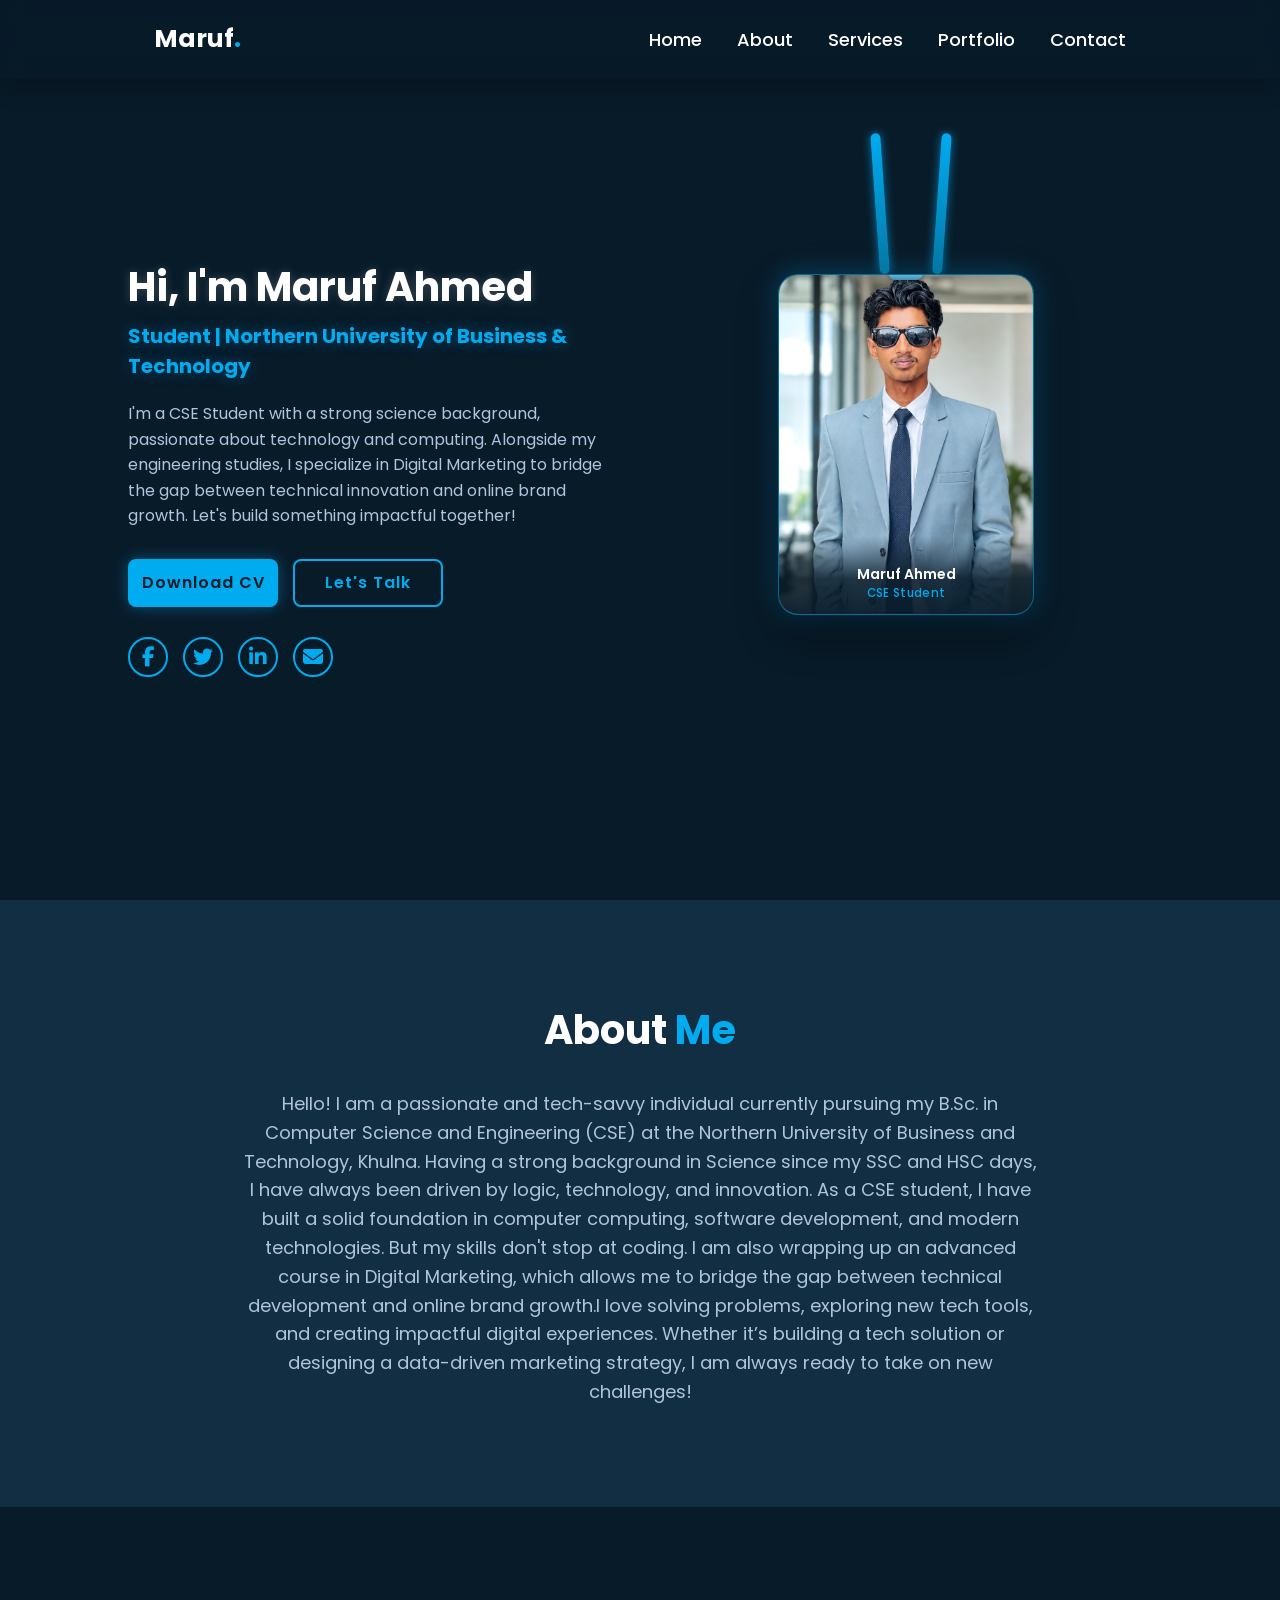
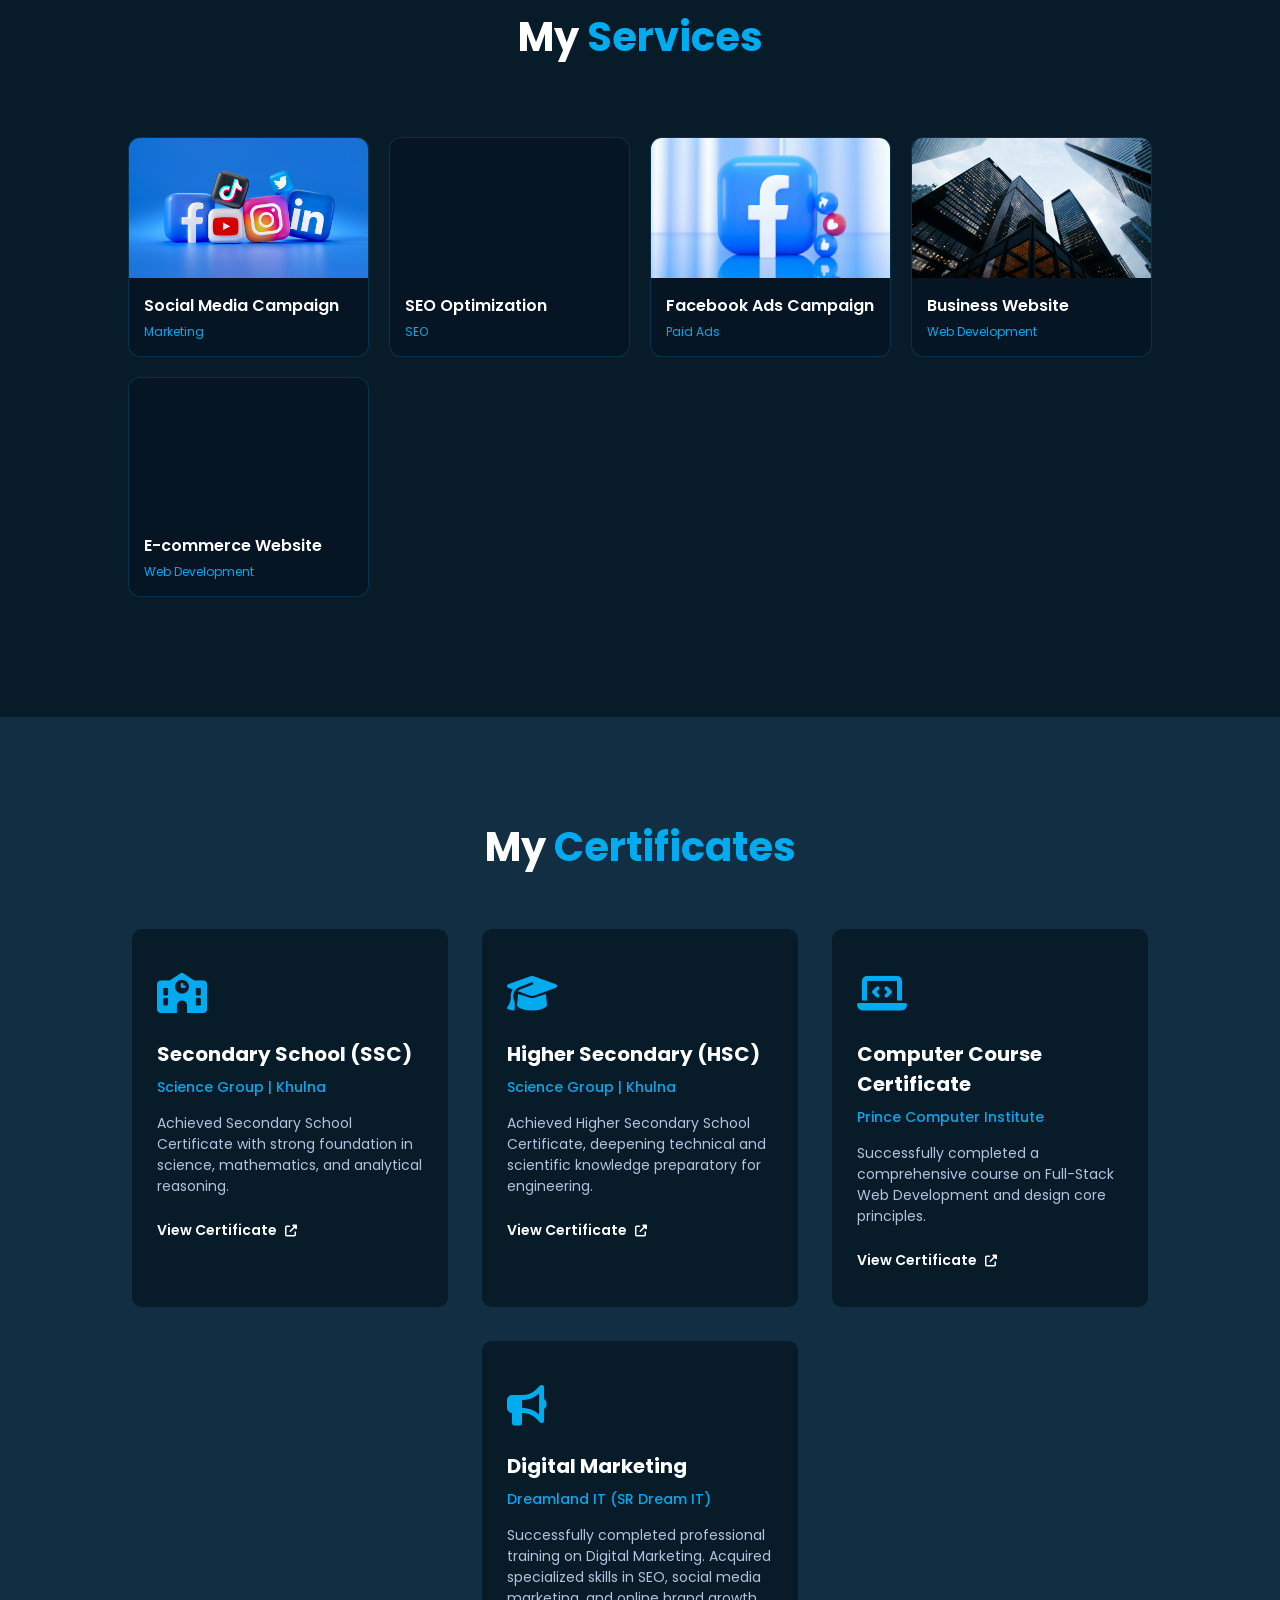
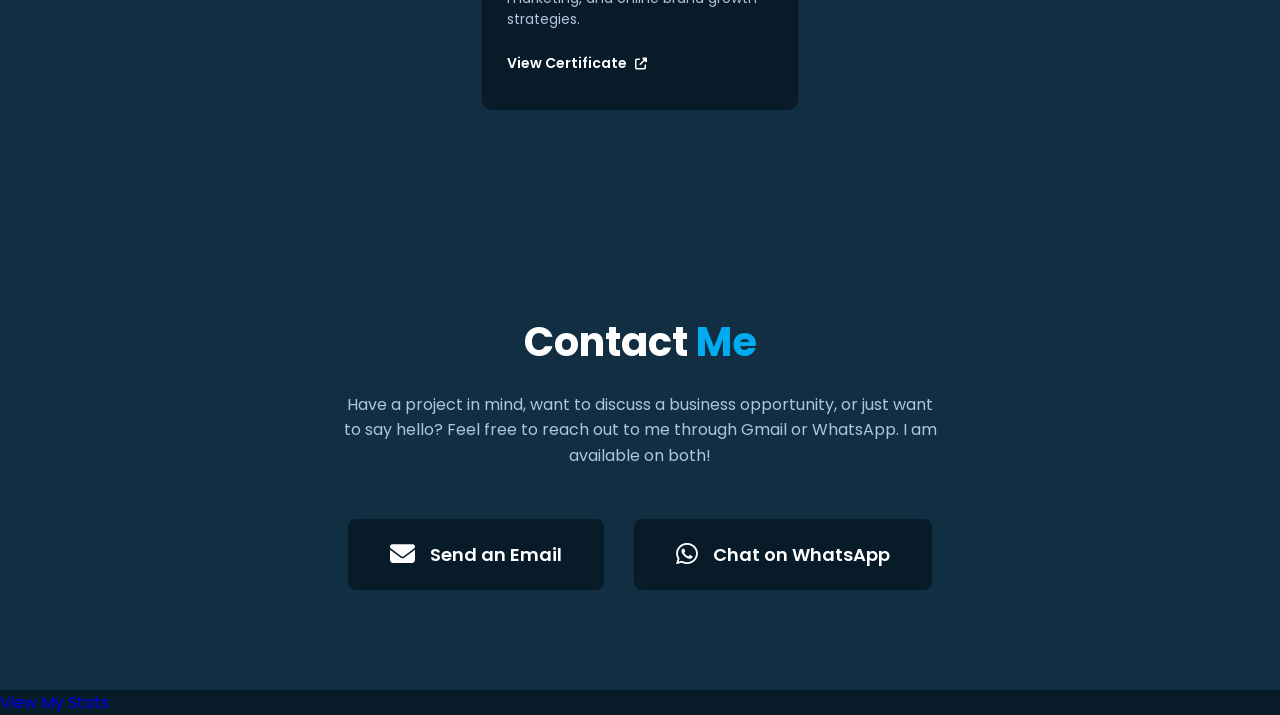
==== commit 7f9258bc: "Update portfolio" ====
--- a/index.html
+++ b/index.html
@@ -1,4 +1,3 @@
-<<<<<<< HEAD
 <!DOCTYPE html>
 <html lang="en">
 <head>
@@ -39,7 +38,7 @@
         </div>
 
         <div class="social-icons" style="display: flex; gap: 15px;">
-            <a href="https://github.com/maruf-ahmed49" target="_blank"><i class="fab fa-github"></i></a>
+            <a href="https://www.facebook.com/syringe2049" target="_blank"><i class="fab fa-facebook-f"></i></a>
             <a href="https://www.twitter.com/syringe_2" target="_blank"><i class="fab fa-twitter"></i></a>
             <a href="https://www.linkedin.com/in/maruf-ahmed" target="_blank"><i class="fab fa-linkedin-in"></i></a>
             <a href="mailto:marufahmed1295@gmail.com"><i class="fas fa-envelope"></i></a>
@@ -47,9 +46,26 @@
     </div>
 
     <div class="hero-image" style="flex: 1; display: flex; justify-content: center; align-items: center; min-width: 300px;">
-        <img src="maruf_face.png" alt="Maruf Ahmed" style="max-width: 70%; height: auto; max-height: 300px; border-radius: 12px; box-shadow: 0 5px 25px rgba(0, 0, 0, 0.4); object-fit: cover;">
-    </div>
-
+        <!-- ===== Hanging ID Card (Profile Image Upgrade) =====
+             This wrapper is the only thing that changed in the Hero section.
+             Everything else (layout, colors, text, nav) is untouched. -->
+         <div class="id-card-wrapper" id="idCardWrapper">
+            <!-- Two straps connecting the Navbar to the ID Card -->
+            <span class="id-ribbon id-ribbon-left" aria-hidden="true"></span>
+            <span class="id-ribbon id-ribbon-right" aria-hidden="true"></span>
+
+            <!-- The card itself -->
+            <div class="id-card" id="idCard" tabindex="0" aria-label="Maruf Ahmed profile ID card">
+                <span class="id-card-clip" aria-hidden="true"></span>
+                <div class="id-card-photo-frame">
+                    <img src="maruf_face.png" alt="Maruf Ahmed" class="id-card-photo">
+                </div>
+                <div class="id-card-caption">
+                    <p class="id-card-name">Maruf Ahmed</p>
+                    <p class="id-card-role">CSE Student</p>
+                </div>
+            </div>
+        </div>
 </section>
      <!-- About Section -->
 <section id="about" style="padding: 100px 10%; background: #112e42; color: #fff;">
@@ -102,15 +118,7 @@
                 </div>
             </div>
 
-<div class="service-box" onclick="openServiceModal('lead-generation')" style="background: #061523; border-radius: 12px; overflow: hidden; border: 1px solid rgba(0, 171, 240, 0.2); cursor: pointer; transition: 0.3s;">                <div style="height: 140px; background-image: url('lead-gen.webp'); background-size: cover; background-position: center;"></div>
-                <div style="padding: 15px;">
-                    <h3 style="font-size: 16px; color: #fff; margin-bottom: 5px; font-weight: 600;">Lead Generation</h3>
-                    <p style="font-size: 12px; color: #00abf0; margin-bottom: 0;">Sales Prospecting</p>
-                </div>
-            </div>
-
         </div> 
-        
 
 
 
@@ -146,7 +154,7 @@
             <h3>Computer Course Certificate</h3>
             <p class="institute">Prince Computer Institute</p>
             <p class="card-desc">Successfully completed a comprehensive course on Full-Stack Web Development and design core principles.</p>
-            <a href="computer-course.html" target="_blank" class="view-link">View Certificate <i class="fas fa-external-link-alt"></i></a>
+            <a href="computer-course.pdf" target="_blank" class="view-link">View Certificate <i class="fas fa-external-link-alt"></i></a>
         </div>
 
         <div class="portfolio-card">
@@ -199,7 +207,241 @@
 .close-btn:hover { color: #00abf0 !important; }
 </style>
 
-
+<script>
+function openServiceModal(serviceType) {
+    const modal = document.getElementById('serviceModal');
+    const title = document.getElementById('modalTitle');
+    const body = document.getElementById('modalBody');
+    
+   if(serviceType === 'social') {
+        title.innerText = "Social Media Campaign & Marketing";
+        // টাইটেল এর সাইজ ও মার্জিন সুন্দর করার জন্য একটু সিএসএস স্টাইল সেট করা
+        title.style.fontSize = "22px";
+        title.style.marginBottom = "15px";
+        title.style.color = "#00abf0";
+
+        body.innerHTML = `
+            <div style="max-height: 55vh; overflow-y: auto; padding-right: 8px; scrollbar-width: thin;">
+                
+                <div style="margin-bottom: 12px;">
+                    <h4 style="color: #fff; font-size: 14.5px; margin-bottom: 4px; font-weight: 600;">What is Social Media Marketing?</h4>
+                    <p style="color: #b0c4de; font-size: 12.5px; line-height: 1.5; margin: 0;">
+                        Using platforms like Facebook, Instagram, LinkedIn, and Twitter to promote your business, connect with your target audience, and build a strong online presence.
+                    </p>
+                </div>
+
+                <div style="margin-bottom: 16px;">
+                    <h4 style="color: #fff; font-size: 14.5px; margin-bottom: 4px; font-weight: 600;">Why is it Important?</h4>
+                    <p style="color: #b0c4de; font-size: 12.5px; line-height: 1.5; margin: 0;">
+                        A well-optimized campaign drives high-quality traffic, increases brand loyalty, boosts user engagement, and rapidly converts casual visitors into paying customers.
+                    </p>
+                </div>
+
+                <div>
+                    <h4 style="color: #00abf0; font-size: 14.5px; margin-bottom: 8px; font-weight: 600;">What I Will Do For You:</h4>
+                    <ul style="list-style-type: none; padding: 0; margin: 0;">
+                        <li style="margin-bottom: 6px; color: #b0c4de; font-size: 12px; display: flex; align-items: flex-start; line-height: 1.4;">
+                            <span style="color: #00abf0; margin-right: 6px;">✔</span> Target audience research & strategic content planning.
+                        </li>
+                        <li style="margin-bottom: 6px; color: #b0c4de; font-size: 12px; display: flex; align-items: flex-start; line-height: 1.4;">
+                            <span style="color: #00abf0; margin-right: 6px;">✔</span> Designing eye-catching visuals & high-converting ad copies.
+                        </li>
+                        <li style="margin-bottom: 6px; color: #b0c4de; font-size: 12px; display: flex; align-items: flex-start; line-height: 1.4;">
+                            <span style="color: #00abf0; margin-right: 6px;">✔</span> Managing organic page growth & boosting customer engagement.
+                        </li>
+                        <li style="margin-bottom: 6px; color: #b0c4de; font-size: 12px; display: flex; align-items: flex-start; line-height: 1.4;">
+                            <span style="color: #00abf0; margin-right: 6px;">✔</span> Setting up laser-targeted paid ad campaigns to maximize ROI.
+                        </li>
+                    </ul>
+                </div>
+
+            </div>
+        `;
+    }
+    else if(serviceType === 'seo') {
+        title.innerText = "SEO Optimization";
+        title.style.fontSize = "22px";
+        title.style.marginBottom = "15px";
+        title.style.color = "#00abf0";
+
+        body.innerHTML = `
+            <div style="max-height: 55vh; overflow-y: auto; padding-right: 8px; scrollbar-width: thin;">
+                
+                <div style="margin-bottom: 12px;">
+                    <h4 style="color: #fff; font-size: 14.5px; margin-bottom: 4px; font-weight: 600;">What is SEO Optimization?</h4>
+                    <p style="color: #b0c4de; font-size: 12.5px; line-height: 1.5; margin: 0;">
+                        SEO (Search Engine Optimization) is the process of optimizing your website to rank higher on Google search results, making it easier for customers to find you organically.
+                    </p>
+                </div>
+
+                <div style="margin-bottom: 16px;">
+                    <h4 style="color: #fff; font-size: 14.5px; margin-bottom: 4px; font-weight: 600;">Why is it Important?</h4>
+                    <p style="color: #b0c4de; font-size: 12.5px; line-height: 1.5; margin: 0;">
+                        Higher search rankings bring continuous free, organic traffic to your site, build immense brand trust, and generate high-quality leads without relying constantly on paid ads.
+                    </p>
+                </div>
+
+                <div>
+                    <h4 style="color: #00abf0; font-size: 14.5px; margin-bottom: 8px; font-weight: 600;">What I Will Do For You:</h4>
+                    <ul style="list-style-type: none; padding: 0; margin: 0;">
+                        <li style="margin-bottom: 6px; color: #b0c4de; font-size: 12px; display: flex; align-items: flex-start; line-height: 1.4;">
+                            <span style="color: #00abf0; margin-right: 6px;">✔</span> Profitable & high-search volume keyword research.
+                        </li>
+                        <li style="margin-bottom: 6px; color: #b0c4de; font-size: 12px; display: flex; align-items: flex-start; line-height: 1.4;">
+                            <span style="color: #00abf0; margin-right: 6px;">✔</span> On-Page SEO (Meta tags, headings, content optimization).
+                        </li>
+                        <li style="margin-bottom: 6px; color: #b0c4de; font-size: 12px; display: flex; align-items: flex-start; line-height: 1.4;">
+                            <span style="color: #00abf0; margin-right: 6px;">✔</span> Technical SEO & website speed enhancement.
+                        </li>
+                        <li style="margin-bottom: 6px; color: #b0c4de; font-size: 12px; display: flex; align-items: flex-start; line-height: 1.4;">
+                            <span style="color: #00abf0; margin-right: 6px;">✔</span> Google Search Console & Analytics setup with regular reporting.
+                        </li>
+                    </ul>
+                </div>
+
+            </div>
+        `;
+    }
+    else if(serviceType === 'paid-ads') {
+        title.innerText = "Facebook Ads & Boosting Campaign";
+        title.style.fontSize = "22px";
+        title.style.marginBottom = "15px";
+        title.style.color = "#00abf0";
+
+        body.innerHTML = `
+            <div style="max-height: 55vh; overflow-y: auto; padding-right: 8px; scrollbar-width: thin;">
+                
+                <div style="margin-bottom: 12px;">
+                    <h4 style="color: #fff; font-size: 14.5px; margin-bottom: 4px; font-weight: 600;">What is Paid Advertising?</h4>
+                    <p style="color: #b0c4de; font-size: 12.5px; line-height: 1.5; margin: 0;">
+                        Paid Ads or Boosting Campaigns involve paying platforms like Facebook and Instagram to instantly display your products or services directly to a highly targeted audience.
+                    </p>
+                </div>
+
+                <div style="margin-bottom: 16px;">
+                    <h4 style="color: #fff; font-size: 14.5px; margin-bottom: 4px; font-weight: 600;">Why is it Important?</h4>
+                    <p style="color: #b0c4de; font-size: 12.5px; line-height: 1.5; margin: 0;">
+                        It is the fastest way to generate instant sales, drive conversions, launch new products, and reach thousands of potential buyers within hours.
+                    </p>
+                </div>
+
+                <div>
+                    <h4 style="color: #00abf0; font-size: 14.5px; margin-bottom: 8px; font-weight: 600;">What I Will Do For You:</h4>
+                    <ul style="list-style-type: none; padding: 0; margin: 0;">
+                        <li style="margin-bottom: 6px; color: #b0c4de; font-size: 12px; display: flex; align-items: flex-start; line-height: 1.4;">
+                            <span style="color: #00abf0; margin-right: 6px;">✔</span> Advanced custom & Lookalike audience targeting.
+                        </li>
+                        <li style="margin-bottom: 6px; color: #b0c4de; font-size: 12px; display: flex; align-items: flex-start; line-height: 1.4;">
+                            <span style="color: #00abf0; margin-right: 6px;">✔</span> High-converting sales funnel creation & Meta Pixel setup.
+                        </li>
+                        <li style="margin-bottom: 6px; color: #b0c4de; font-size: 12px; display: flex; align-items: flex-start; line-height: 1.4;">
+                            <span style="color: #00abf0; margin-right: 6px;">✔</span> A/B testing of ad copies and continuous budget optimization.
+                        </li>
+                        <li style="margin-bottom: 6px; color: #b0c4de; font-size: 12px; display: flex; align-items: flex-start; line-height: 1.4;">
+                            <span style="color: #00abf0; margin-right: 6px;">✔</span> Running laser-focused retargeting ads to maximize your total sales.
+                        </li>
+                    </ul>
+                </div>
+
+            </div>
+        `;
+    }
+    else if(serviceType === 'ecommerce') {
+        title.innerText = "E-commerce Website Development";
+        title.style.fontSize = "22px";
+        title.style.marginBottom = "15px";
+        title.style.color = "#00abf0";
+
+        body.innerHTML = `
+            <div style="max-height: 55vh; overflow-y: auto; padding-right: 8px; scrollbar-width: thin;">
+                
+                <div style="margin-bottom: 12px;">
+                    <h4 style="color: #fff; font-size: 14.5px; margin-bottom: 4px; font-weight: 600;">What is E-commerce Website Development?</h4>
+                    <p style="color: #b0c4de; font-size: 12.5px; line-height: 1.5; margin: 0;">
+                        An E-commerce website is a fully dynamic online store equipped with a product catalog, shopping cart, and payment options, allowing customers to buy directly from you.
+                    </p>
+                </div>
+
+                <div style="margin-bottom: 16px;">
+                    <h4 style="color: #fff; font-size: 14.5px; margin-bottom: 4px; font-weight: 600;">Why is it Important?</h4>
+                    <p style="color: #b0c4de; font-size: 12.5px; line-height: 1.5; margin: 0;">
+                        It breaks geographical boundaries, expands your target market globally, and automates your retail or product sales process 24/7 without requiring a physical shop.
+                    </p>
+                </div>
+
+                <div>
+                    <h4 style="color: #00abf0; font-size: 14.5px; margin-bottom: 8px; font-weight: 600;">What I Will Do For You:</h4>
+                    <ul style="list-style-type: none; padding: 0; margin: 0;">
+                        <li style="margin-bottom: 6px; color: #b0c4de; font-size: 12px; display: flex; align-items: flex-start; line-height: 1.4;">
+                            <span style="color: #00abf0; margin-right: 6px;">✔</span> Advanced product listing with search filters and cart management.
+                        </li>
+                        <li style="margin-bottom: 6px; color: #b0c4de; font-size: 12px; display: flex; align-items: flex-start; line-height: 1.4;">
+                            <span style="color: #00abf0; margin-right: 6px;">✔</span> Secure integration with Bkash, Nagad, Rocket, or international payment systems.
+                        </li>
+                        <li style="margin-bottom: 6px; color: #b0c4de; font-size: 12px; display: flex; align-items: flex-start; line-height: 1.4;">
+                            <span style="color: #00abf0; margin-right: 6px;">✔</span> User-friendly checkout page and comprehensive admin panel for tracking orders.
+                        </li>
+                    </ul>
+                </div>
+
+            </div>
+        `;
+    }
+     else if(serviceType === 'website') {
+        title.innerText = "Business Website Development";
+        title.style.fontSize = "22px";
+        title.style.marginBottom = "15px";
+        title.style.color = "#00abf0";
+
+        body.innerHTML = `
+            <div style="max-height: 55vh; overflow-y: auto; padding-right: 8px; scrollbar-width: thin;">
+                
+                <div style="margin-bottom: 12px;">
+                    <h4 style="color: #fff; font-size: 14.5px; margin-bottom: 4px; font-weight: 600;">What is a Business Website?</h4>
+                    <p style="color: #b0c4de; font-size: 12.5px; line-height: 1.5; margin: 0;">
+                        A business website is a professional digital presence for your company, designed to showcase your services, build brand identity, and attract potential clients online.
+                    </p>
+                </div>
+
+                <div style="margin-bottom: 16px;">
+                    <h4 style="color: #fff; font-size: 14.5px; margin-bottom: 4px; font-weight: 600;">Why is it Important?</h4>
+                    <p style="color: #b0c4de; font-size: 12.5px; line-height: 1.5; margin: 0;">
+                        It builds trust with your customers, serves as a 24/7 digital office, and makes your business accessible to global clients, helping you generate leads consistently.
+                    </p>
+                </div>
+
+                <div>
+                    <h4 style="color: #00abf0; font-size: 14.5px; margin-bottom: 8px; font-weight: 600;">What I Will Do For You:</h4>
+                    <ul style="list-style-type: none; padding: 0; margin: 0;">
+                        <li style="margin-bottom: 6px; color: #b0c4de; font-size: 12px; display: flex; align-items: flex-start; line-height: 1.4;">
+                            <span style="color: #00abf0; margin-right: 6px;">✔</span> Custom, modern, and professional UI/UX design.
+                        </li>
+                        <li style="margin-bottom: 6px; color: #b0c4de; font-size: 12px; display: flex; align-items: flex-start; line-height: 1.4;">
+                            <span style="color: #00abf0; margin-right: 6px;">✔</span> Fully mobile-responsive and high-speed optimized layout.
+                        </li>
+                        <li style="margin-bottom: 6px; color: #b0c4de; font-size: 12px; display: flex; align-items: flex-start; line-height: 1.4;">
+                            <span style="color: #00abf0; margin-right: 6px;">✔</span> Contact forms, map integration, and SEO-friendly structure.
+                        </li>
+                    </ul>
+                </div>
+            </div>
+        `;
+    }
+    
+    modal.style.display = 'flex';
+}
+
+function closeServiceModal() {
+    document.getElementById('serviceModal').style.display = 'none';
+}
+
+window.onclick = function(event) {
+    const modal = document.getElementById('serviceModal');
+    if (event.target == modal) {
+        modal.style.display = 'none';
+    }
+}
+</script>
 <!-- Default Statcounter code for Maruf Portfolio
 https://maruf-portfolio49.netlify.app/ -->
 <script type="text/javascript">
@@ -221,452 +463,9 @@
   <img class="modal-content" id="modalImage">
 </div>
 <script src="script.js"></script>
+<!-- New, separate file for the ID Card drop/swing animation logic.
+     Kept independent from script.js so none of your existing JS is touched. -->
+<script src="id-card.js"></script>
 
 </body>
-=======
-<!DOCTYPE html>
-<html lang="en">
-<head>
-    <meta charset="UTF-8">
-    <meta name="viewport" content="width=device-width, initial-scale=1.0">
-    <title>Maruf | Portfolio</title>
-    <!-- FontAwesome Icon Link (For Social Media Icons) -->
-    <link rel="stylesheet" href="https://cdnjs.cloudflare.com/ajax/libs/font-awesome/6.4.0/css/all.min.css">
-    <link rel="stylesheet" href="style.css">
-</head>
-<body>
-
-    <!-- Navigation Bar -->
-    <header>
-        <nav>
-            <div class="logo">Maruf<span>.</span></div>
-            <ul>
-                <li><a href="#hero">Home</a></li>
-                <li><a href="#about">About</a></li>
-                <li><a href="#services">Services</a></li>
-                <li><a href="#portfolio">Portfolio</a></li>
-                <li><a href="#contact">Contact</a></li>
-            </ul>
-        </nav>
-    </header>
-
-    <!-- Hero Section -->
-   <section id="hero" style="min-height: 100vh; display: flex; align-items: center; justify-content: space-between; padding: 100px 10% 60px 10%; background: #081b29; color: #fff; gap: 40px;">
-
-    <div class="hero-content" style="flex: 1; min-width: 300px;">
-        <h1 style="font-size: 40px; font-weight: 700; margin-bottom: 10px;">Hi, I'm Maruf Ahmed</h1>
-        <h2 class="dynamic-text" style="font-size: 20px; color: #00abf0; margin-bottom: 20px;">Student | Northern University of Business & Technology</h2>
-        <p style="font-size: 16px; line-height: 1.6; margin-bottom: 30px; color: #b0c4de;">I'm a CSE Student with a strong science background, passionate about technology and computing. Alongside my engineering studies, I specialize in Digital Marketing to bridge the gap between technical innovation and online brand growth. Let's build something impactful together!</p>
-        
-        <div class="hero-buttons" style="margin-bottom: 30px; display: flex; gap: 15px;">
-            <a href="cv.pdf" download class="btn-filled">Download CV</a>
-            <a href="https://wa.me/+8801313614812" target="_blank" class="btn-outlined">Let's Talk</a>
-        </div>
-
-        <div class="social-icons" style="display: flex; gap: 15px;">
-            <a href="https://www.facebook.com/syringe2049" target="_blank"><i class="fab fa-facebook-f"></i></a>
-            <a href="https://www.twitter.com/syringe_2" target="_blank"><i class="fab fa-twitter"></i></a>
-            <a href="https://www.linkedin.com/in/maruf-ahmed" target="_blank"><i class="fab fa-linkedin-in"></i></a>
-            <a href="mailto:marufahmed1295@gmail.com"><i class="fas fa-envelope"></i></a>
-        </div>
-    </div>
-
-    <div class="hero-image" style="flex: 1; display: flex; justify-content: center; align-items: center; min-width: 300px;">
-        <img src="maruf_face.png" alt="Maruf Ahmed" style="max-width: 70%; height: auto; max-height: 300px; border-radius: 12px; box-shadow: 0 5px 25px rgba(0, 0, 0, 0.4); object-fit: cover;">
-    </div>
-
-</section>
-     <!-- About Section -->
-<section id="about" style="padding: 100px 10%; background: #112e42; color: #fff;">
-    <h2 style="font-size: 40px; margin-bottom: 30px; text-align: center;">About <span style="color: #00abf0;">Me</span></h2>
-    <p style="font-size: 18px; line-height: 1.6; color: #b0c4de; max-width: 800px; margin: 0 auto; text-align: center;">
-       ​Hello! I am a passionate and tech-savvy individual currently pursuing my B.Sc. in Computer Science and Engineering (CSE) at the Northern University of Business and Technology, Khulna. Having a strong background in Science since my SSC and HSC days, I have always been driven by logic, technology, and innovation.
-​      As a CSE student, I have built a solid foundation in computer computing, software development, and modern technologies. But my skills don't stop at coding. I am also wrapping up an advanced course in Digital Marketing, which allows me to bridge the gap between technical development and online brand growth.
-       ​I love solving problems, exploring new tech tools, and creating impactful digital experiences. Whether it’s building a tech solution or designing a data-driven marketing strategy, I am always ready to take on new challenges!
-    </p>
-</section>
-<section id="services" style="padding: 100px 10%; background: #081b29; color: #fff;">
-    <h2 style="font-size: 40px; margin-bottom: 50px; text-align: center;">My <span style="color: #00abf0;">Services</span></h2>
-    
-    <div style="display: grid; grid-template-columns: repeat(auto-fit, minmax(220px, 1fr)); gap: 20px; padding: 20px 0; width: 100%;">
-
-<div class="service-box" onclick="openServiceModal('social')" style="background: #061523; border-radius: 12px; overflow: hidden; border: 1px solid rgba(0, 171, 240, 0.2); cursor: pointer; transition: 0.3s;"> 
-                  <div style="height: 140px; background-image: url('social.jpg'); background-size: cover; background-position: center;"></div>
-                <div style="padding: 15px;">
-                    <h3 style="font-size: 16px; color: #fff; margin-bottom: 5px; font-weight: 600;">Social Media Campaign</h3>
-                    <p style="font-size: 12px; color: #00abf0; margin-bottom: 0;">Marketing</p>
-                </div>
-            </div>
-
-<div class="service-box" onclick="openServiceModal('seo')" style="background: #061523; border-radius: 12px; overflow: hidden; border: 1px solid rgba(0, 171, 240, 0.2); cursor: pointer; transition: 0.3s;">
-            <div style="height: 140px; background-image: url('seo.jpg'); background-size: cover; background-position: center;"></div>
-            <div style="padding: 15px;">
-                <h3 style="font-size: 16px; color: #fff; margin-bottom: 5px; font-weight: 600;">SEO Optimization</h3>
-                <p style="font-size: 12px; color: #00abf0; margin-bottom: 0;">SEO</p>
-            </div>
-        </div>
-
-<div class="service-box" onclick="openServiceModal('paid-ads')" style="background: #061523; border-radius: 12px; overflow: hidden; border: 1px solid rgba(0, 171, 240, 0.2); cursor: pointer; transition: 0.3s;">                <div style="height: 140px; background-image: url('ads.jpg'); background-size: cover; background-position: center;"></div>
-                <div style="padding: 15px;">
-                    <h3 style="font-size: 16px; color: #fff; margin-bottom: 5px; font-weight: 600;">Facebook Ads Campaign</h3>
-                    <p style="font-size: 12px; color: #00abf0; margin-bottom: 0;">Paid Ads</p>
-                </div>
-            </div>
-
-<div class="service-box" onclick="openServiceModal('website')" style="background: #061523; border-radius: 12px; overflow: hidden; border: 1px solid rgba(0, 171, 240, 0.2); cursor: pointer; transition: 0.3s;">                <div style="height: 140px; background-image: url('business.jpg'); background-size: cover; background-position: center;"></div>
-                <div style="padding: 15px;">
-                    <h3 style="font-size: 16px; color: #fff; margin-bottom: 5px; font-weight: 600;">Business Website</h3>
-                    <p style="font-size: 12px; color: #00abf0; margin-bottom: 0;">Web Development</p>
-                </div>
-            </div>
-
-<div class="service-box" onclick="openServiceModal('ecommerce')" style="background: #061523; border-radius: 12px; overflow: hidden; border: 1px solid rgba(0, 171, 240, 0.2); cursor: pointer; transition: 0.3s;">                <div style="height: 140px; background-image: url('ecommerce.jpg'); background-size: cover; background-position: center;"></div>
-                <div style="padding: 15px;">
-                    <h3 style="font-size: 16px; color: #fff; margin-bottom: 5px; font-weight: 600;">E-commerce Website</h3>
-                    <p style="font-size: 12px; color: #00abf0; margin-bottom: 0;">Web Development</p>
-                </div>
-            </div>
-
-        </div> 
-
-
-
-
-         </div>
-        </div>
-    </div>
-</section>
-
-    <!-- Certificates and Projects (Portfolio) Section -->
-    <section id="portfolio">
-        <h2 class="section-title">My <span>Certificates</span></h2>
-        
-        <div class="portfolio-grid">
-        <div class="portfolio-card">
-            <div class="card-icon"><i class="fas fa-school"></i></div>
-            <h3>Secondary School (SSC)</h3>
-            <p class="institute">Science Group | Khulna</p>
-            <p class="card-desc">Achieved Secondary School Certificate with strong foundation in science, mathematics, and analytical reasoning.</p>
-            <a href="ssc.pdf" target="_blank" class="view-link">View Certificate <i class="fas fa-external-link-alt"></i></a>
-        </div>
-
-        <div class="portfolio-card">
-            <div class="card-icon"><i class="fas fa-graduation-cap"></i></div>
-            <h3>Higher Secondary (HSC)</h3>
-            <p class="institute">Science Group | Khulna</p>
-            <p class="card-desc">Achieved Higher Secondary School Certificate, deepening technical and scientific knowledge preparatory for engineering.</p>
-            <a href="hsc.pdf" target="_blank" class="view-link">View Certificate <i class="fas fa-external-link-alt"></i></a>
-        </div>
-
-        <div class="portfolio-card">
-            <div class="card-icon"><i class="fas fa-laptop-code"></i></div>
-            <h3>Computer Course Certificate</h3>
-            <p class="institute">Prince Computer Institute</p>
-            <p class="card-desc">Successfully completed a comprehensive course on Full-Stack Web Development and design core principles.</p>
-            <a href="computer-course.pdf" target="_blank" class="view-link">View Certificate <i class="fas fa-external-link-alt"></i></a>
-        </div>
-
-        <div class="portfolio-card">
-            <div class="card-icon"><i class="fas fa-bullhorn"></i></div>
-            <h3>Digital Marketing</h3>
-            <p class="institute">Dreamland IT (SR Dream IT)</p>
-            <p class="card-desc">Successfully completed professional training on Digital Marketing. Acquired specialized skills in SEO, social media marketing, and online brand growth strategies.</p>
-            <a href="digital-marketing-cert.pdf" target="_blank" class="view-link">View Certificate <i class="fas fa-external-link-alt"></i></a>
-        </div>
-    </div>
-    </section>
-    <!-- Contact Section -->
-<section id="contact" style="padding: 100px 10%; background: #112e42; color: #fff; text-align: center;">
-    <h2 style="font-size: 40px; margin-bottom: 20px;">Contact <span style="color: #00abf0;">Me</span></h2>
-    <p style="font-size: 16px; color: #b0c4de; max-width: 600px; margin: 0 auto 50px auto; line-height: 1.6;">
-        Have a project in mind, want to discuss a business opportunity, or just want to say hello? Feel free to reach out to me through Gmail or WhatsApp. I am available on both!
-    </p>
-
-    <div style="display: flex; justify-content: center; align-items: center; gap: 30px; flex-wrap: wrap;">
-        
-        <!-- Gmail Option -->
-        <a href="mailto:marufahmed1295@gmail.com" style="display: flex; align-items: center; gap: 15px; background: #081b29; padding: 20px 40px; border-radius: 8px; color: #fff; text-decoration: none; font-size: 18px; font-weight: 600; border: 2px solid transparent; transition: 0.5s;" onmouseover="this.style.borderColor='#00abf0'; this.style.color='#00abf0'" onmouseout="this.style.borderColor='transparent'; this.style.color='#fff'">
-            <i class="fas fa-envelope" style="font-size: 25px;"></i> Send an Email
-        </a>
-
-        <!-- WhatsApp Option -->
-        <a href="https://wa.me/8801313614812" target="_blank" style="display: flex; align-items: center; gap: 15px; background: #081b29; padding: 20px 40px; border-radius: 8px; color: #fff; text-decoration: none; font-size: 18px; font-weight: 600; border: 2px solid transparent; transition: 0.5s;" onmouseover="this.style.borderColor='#25d366'; this.style.color='#25d366'" onmouseout="this.style.borderColor='transparent'; this.style.color='#fff'">
-            <i class="fab fa-whatsapp" style="font-size: 25px;"></i> Chat on WhatsApp
-        </a>
-
-    </div>
-</section>
-<div id="serviceModal" class="custom-modal" style="display: none; position: fixed; z-index: 1000; left: 0; top: 0; width: 100%; height: 100%; background-color: rgba(8, 27, 41, 0.95); backdrop-filter: blur(8px); align-items: center; justify-content: center;">
-    
-    <div class="modal-content" style="background: #112e42; border: 2px solid #00abf0; box-shadow: 0 0 30px rgba(0, 171, 240, 0.5); padding: 30px; border-radius: 15px; max-width: 600px; width: 90%; color: #fff; position: relative; animation: fadeIn 0.4s ease;">
-        
-        <span class="close-btn" onclick="closeServiceModal()" style="position: absolute; right: 20px; top: 15px; font-size: 28px; color: #b0c4de; cursor: pointer; transition: 0.3s;">&times;</span>
-        
-        <h2 id="modalTitle" style="color: #00abf0; font-size: 26px; margin-bottom: 15px; font-weight: 600;">Service Title</h2>
-        <div id="modalBody" style="font-size: 16px; line-height: 1.7; color: #b0c4de;">
-            </div>
-    </div>
-</div>
-
-<style>
-@keyframes fadeIn {
-    from { opacity: 0; transform: scale(0.9); }
-    to { opacity: 1; transform: scale(1); }
-}
-.close-btn:hover { color: #00abf0 !important; }
-</style>
-
-<script>
-function openServiceModal(serviceType) {
-    const modal = document.getElementById('serviceModal');
-    const title = document.getElementById('modalTitle');
-    const body = document.getElementById('modalBody');
-    
-   if(serviceType === 'social') {
-        title.innerText = "Social Media Campaign & Marketing";
-        // টাইটেল এর সাইজ ও মার্জিন সুন্দর করার জন্য একটু সিএসএস স্টাইল সেট করা
-        title.style.fontSize = "22px";
-        title.style.marginBottom = "15px";
-        title.style.color = "#00abf0";
-
-        body.innerHTML = `
-            <div style="max-height: 55vh; overflow-y: auto; padding-right: 8px; scrollbar-width: thin;">
-                
-                <div style="margin-bottom: 12px;">
-                    <h4 style="color: #fff; font-size: 14.5px; margin-bottom: 4px; font-weight: 600;">What is Social Media Marketing?</h4>
-                    <p style="color: #b0c4de; font-size: 12.5px; line-height: 1.5; margin: 0;">
-                        Using platforms like Facebook, Instagram, LinkedIn, and Twitter to promote your business, connect with your target audience, and build a strong online presence.
-                    </p>
-                </div>
-
-                <div style="margin-bottom: 16px;">
-                    <h4 style="color: #fff; font-size: 14.5px; margin-bottom: 4px; font-weight: 600;">Why is it Important?</h4>
-                    <p style="color: #b0c4de; font-size: 12.5px; line-height: 1.5; margin: 0;">
-                        A well-optimized campaign drives high-quality traffic, increases brand loyalty, boosts user engagement, and rapidly converts casual visitors into paying customers.
-                    </p>
-                </div>
-
-                <div>
-                    <h4 style="color: #00abf0; font-size: 14.5px; margin-bottom: 8px; font-weight: 600;">What I Will Do For You:</h4>
-                    <ul style="list-style-type: none; padding: 0; margin: 0;">
-                        <li style="margin-bottom: 6px; color: #b0c4de; font-size: 12px; display: flex; align-items: flex-start; line-height: 1.4;">
-                            <span style="color: #00abf0; margin-right: 6px;">✔</span> Target audience research & strategic content planning.
-                        </li>
-                        <li style="margin-bottom: 6px; color: #b0c4de; font-size: 12px; display: flex; align-items: flex-start; line-height: 1.4;">
-                            <span style="color: #00abf0; margin-right: 6px;">✔</span> Designing eye-catching visuals & high-converting ad copies.
-                        </li>
-                        <li style="margin-bottom: 6px; color: #b0c4de; font-size: 12px; display: flex; align-items: flex-start; line-height: 1.4;">
-                            <span style="color: #00abf0; margin-right: 6px;">✔</span> Managing organic page growth & boosting customer engagement.
-                        </li>
-                        <li style="margin-bottom: 6px; color: #b0c4de; font-size: 12px; display: flex; align-items: flex-start; line-height: 1.4;">
-                            <span style="color: #00abf0; margin-right: 6px;">✔</span> Setting up laser-targeted paid ad campaigns to maximize ROI.
-                        </li>
-                    </ul>
-                </div>
-
-            </div>
-        `;
-    }
-    else if(serviceType === 'seo') {
-        title.innerText = "SEO Optimization";
-        title.style.fontSize = "22px";
-        title.style.marginBottom = "15px";
-        title.style.color = "#00abf0";
-
-        body.innerHTML = `
-            <div style="max-height: 55vh; overflow-y: auto; padding-right: 8px; scrollbar-width: thin;">
-                
-                <div style="margin-bottom: 12px;">
-                    <h4 style="color: #fff; font-size: 14.5px; margin-bottom: 4px; font-weight: 600;">What is SEO Optimization?</h4>
-                    <p style="color: #b0c4de; font-size: 12.5px; line-height: 1.5; margin: 0;">
-                        SEO (Search Engine Optimization) is the process of optimizing your website to rank higher on Google search results, making it easier for customers to find you organically.
-                    </p>
-                </div>
-
-                <div style="margin-bottom: 16px;">
-                    <h4 style="color: #fff; font-size: 14.5px; margin-bottom: 4px; font-weight: 600;">Why is it Important?</h4>
-                    <p style="color: #b0c4de; font-size: 12.5px; line-height: 1.5; margin: 0;">
-                        Higher search rankings bring continuous free, organic traffic to your site, build immense brand trust, and generate high-quality leads without relying constantly on paid ads.
-                    </p>
-                </div>
-
-                <div>
-                    <h4 style="color: #00abf0; font-size: 14.5px; margin-bottom: 8px; font-weight: 600;">What I Will Do For You:</h4>
-                    <ul style="list-style-type: none; padding: 0; margin: 0;">
-                        <li style="margin-bottom: 6px; color: #b0c4de; font-size: 12px; display: flex; align-items: flex-start; line-height: 1.4;">
-                            <span style="color: #00abf0; margin-right: 6px;">✔</span> Profitable & high-search volume keyword research.
-                        </li>
-                        <li style="margin-bottom: 6px; color: #b0c4de; font-size: 12px; display: flex; align-items: flex-start; line-height: 1.4;">
-                            <span style="color: #00abf0; margin-right: 6px;">✔</span> On-Page SEO (Meta tags, headings, content optimization).
-                        </li>
-                        <li style="margin-bottom: 6px; color: #b0c4de; font-size: 12px; display: flex; align-items: flex-start; line-height: 1.4;">
-                            <span style="color: #00abf0; margin-right: 6px;">✔</span> Technical SEO & website speed enhancement.
-                        </li>
-                        <li style="margin-bottom: 6px; color: #b0c4de; font-size: 12px; display: flex; align-items: flex-start; line-height: 1.4;">
-                            <span style="color: #00abf0; margin-right: 6px;">✔</span> Google Search Console & Analytics setup with regular reporting.
-                        </li>
-                    </ul>
-                </div>
-
-            </div>
-        `;
-    }
-    else if(serviceType === 'paid-ads') {
-        title.innerText = "Facebook Ads & Boosting Campaign";
-        title.style.fontSize = "22px";
-        title.style.marginBottom = "15px";
-        title.style.color = "#00abf0";
-
-        body.innerHTML = `
-            <div style="max-height: 55vh; overflow-y: auto; padding-right: 8px; scrollbar-width: thin;">
-                
-                <div style="margin-bottom: 12px;">
-                    <h4 style="color: #fff; font-size: 14.5px; margin-bottom: 4px; font-weight: 600;">What is Paid Advertising?</h4>
-                    <p style="color: #b0c4de; font-size: 12.5px; line-height: 1.5; margin: 0;">
-                        Paid Ads or Boosting Campaigns involve paying platforms like Facebook and Instagram to instantly display your products or services directly to a highly targeted audience.
-                    </p>
-                </div>
-
-                <div style="margin-bottom: 16px;">
-                    <h4 style="color: #fff; font-size: 14.5px; margin-bottom: 4px; font-weight: 600;">Why is it Important?</h4>
-                    <p style="color: #b0c4de; font-size: 12.5px; line-height: 1.5; margin: 0;">
-                        It is the fastest way to generate instant sales, drive conversions, launch new products, and reach thousands of potential buyers within hours.
-                    </p>
-                </div>
-
-                <div>
-                    <h4 style="color: #00abf0; font-size: 14.5px; margin-bottom: 8px; font-weight: 600;">What I Will Do For You:</h4>
-                    <ul style="list-style-type: none; padding: 0; margin: 0;">
-                        <li style="margin-bottom: 6px; color: #b0c4de; font-size: 12px; display: flex; align-items: flex-start; line-height: 1.4;">
-                            <span style="color: #00abf0; margin-right: 6px;">✔</span> Advanced custom & Lookalike audience targeting.
-                        </li>
-                        <li style="margin-bottom: 6px; color: #b0c4de; font-size: 12px; display: flex; align-items: flex-start; line-height: 1.4;">
-                            <span style="color: #00abf0; margin-right: 6px;">✔</span> High-converting sales funnel creation & Meta Pixel setup.
-                        </li>
-                        <li style="margin-bottom: 6px; color: #b0c4de; font-size: 12px; display: flex; align-items: flex-start; line-height: 1.4;">
-                            <span style="color: #00abf0; margin-right: 6px;">✔</span> A/B testing of ad copies and continuous budget optimization.
-                        </li>
-                        <li style="margin-bottom: 6px; color: #b0c4de; font-size: 12px; display: flex; align-items: flex-start; line-height: 1.4;">
-                            <span style="color: #00abf0; margin-right: 6px;">✔</span> Running laser-focused retargeting ads to maximize your total sales.
-                        </li>
-                    </ul>
-                </div>
-
-            </div>
-        `;
-    }
-    else if(serviceType === 'ecommerce') {
-        title.innerText = "E-commerce Website Development";
-        title.style.fontSize = "22px";
-        title.style.marginBottom = "15px";
-        title.style.color = "#00abf0";
-
-        body.innerHTML = `
-            <div style="max-height: 55vh; overflow-y: auto; padding-right: 8px; scrollbar-width: thin;">
-                
-                <div style="margin-bottom: 12px;">
-                    <h4 style="color: #fff; font-size: 14.5px; margin-bottom: 4px; font-weight: 600;">What is E-commerce Website Development?</h4>
-                    <p style="color: #b0c4de; font-size: 12.5px; line-height: 1.5; margin: 0;">
-                        An E-commerce website is a fully dynamic online store equipped with a product catalog, shopping cart, and payment options, allowing customers to buy directly from you.
-                    </p>
-                </div>
-
-                <div style="margin-bottom: 16px;">
-                    <h4 style="color: #fff; font-size: 14.5px; margin-bottom: 4px; font-weight: 600;">Why is it Important?</h4>
-                    <p style="color: #b0c4de; font-size: 12.5px; line-height: 1.5; margin: 0;">
-                        It breaks geographical boundaries, expands your target market globally, and automates your retail or product sales process 24/7 without requiring a physical shop.
-                    </p>
-                </div>
-
-                <div>
-                    <h4 style="color: #00abf0; font-size: 14.5px; margin-bottom: 8px; font-weight: 600;">What I Will Do For You:</h4>
-                    <ul style="list-style-type: none; padding: 0; margin: 0;">
-                        <li style="margin-bottom: 6px; color: #b0c4de; font-size: 12px; display: flex; align-items: flex-start; line-height: 1.4;">
-                            <span style="color: #00abf0; margin-right: 6px;">✔</span> Advanced product listing with search filters and cart management.
-                        </li>
-                        <li style="margin-bottom: 6px; color: #b0c4de; font-size: 12px; display: flex; align-items: flex-start; line-height: 1.4;">
-                            <span style="color: #00abf0; margin-right: 6px;">✔</span> Secure integration with Bkash, Nagad, Rocket, or international payment systems.
-                        </li>
-                        <li style="margin-bottom: 6px; color: #b0c4de; font-size: 12px; display: flex; align-items: flex-start; line-height: 1.4;">
-                            <span style="color: #00abf0; margin-right: 6px;">✔</span> User-friendly checkout page and comprehensive admin panel for tracking orders.
-                        </li>
-                    </ul>
-                </div>
-
-            </div>
-        `;
-    }
-     else if(serviceType === 'website') {
-        title.innerText = "Business Website Development";
-        title.style.fontSize = "22px";
-        title.style.marginBottom = "15px";
-        title.style.color = "#00abf0";
-
-        body.innerHTML = `
-            <div style="max-height: 55vh; overflow-y: auto; padding-right: 8px; scrollbar-width: thin;">
-                
-                <div style="margin-bottom: 12px;">
-                    <h4 style="color: #fff; font-size: 14.5px; margin-bottom: 4px; font-weight: 600;">What is a Business Website?</h4>
-                    <p style="color: #b0c4de; font-size: 12.5px; line-height: 1.5; margin: 0;">
-                        A business website is a professional digital presence for your company, designed to showcase your services, build brand identity, and attract potential clients online.
-                    </p>
-                </div>
-
-                <div style="margin-bottom: 16px;">
-                    <h4 style="color: #fff; font-size: 14.5px; margin-bottom: 4px; font-weight: 600;">Why is it Important?</h4>
-                    <p style="color: #b0c4de; font-size: 12.5px; line-height: 1.5; margin: 0;">
-                        It builds trust with your customers, serves as a 24/7 digital office, and makes your business accessible to global clients, helping you generate leads consistently.
-                    </p>
-                </div>
-
-                <div>
-                    <h4 style="color: #00abf0; font-size: 14.5px; margin-bottom: 8px; font-weight: 600;">What I Will Do For You:</h4>
-                    <ul style="list-style-type: none; padding: 0; margin: 0;">
-                        <li style="margin-bottom: 6px; color: #b0c4de; font-size: 12px; display: flex; align-items: flex-start; line-height: 1.4;">
-                            <span style="color: #00abf0; margin-right: 6px;">✔</span> Custom, modern, and professional UI/UX design.
-                        </li>
-                        <li style="margin-bottom: 6px; color: #b0c4de; font-size: 12px; display: flex; align-items: flex-start; line-height: 1.4;">
-                            <span style="color: #00abf0; margin-right: 6px;">✔</span> Fully mobile-responsive and high-speed optimized layout.
-                        </li>
-                        <li style="margin-bottom: 6px; color: #b0c4de; font-size: 12px; display: flex; align-items: flex-start; line-height: 1.4;">
-                            <span style="color: #00abf0; margin-right: 6px;">✔</span> Contact forms, map integration, and SEO-friendly structure.
-                        </li>
-                    </ul>
-                </div>
-            </div>
-        `;
-    }
-    
-    modal.style.display = 'flex';
-}
-
-function closeServiceModal() {
-    document.getElementById('serviceModal').style.display = 'none';
-}
-
-window.onclick = function(event) {
-    const modal = document.getElementById('serviceModal');
-    if (event.target == modal) {
-        modal.style.display = 'none';
-    }
-}
-</script>
-<!-- Default Statcounter code for Maruf Portfolio
-https://maruf-portfolio49.netlify.app/ -->
-<script type="text/javascript">
-var sc_project=13295386; 
-var sc_invisible=0; 
-var sc_security="14dc7873"; 
-var scJsHost = "https://";
-document.write("<sc"+"ript type='text/javascript' src='" + scJsHost+
-"statcounter.com/counter/counter.js'></"+"script>");
-</script>
-<noscript><div class="statcounter"><a title="Web Analytics"
-href="https://statcounter.com/" target="_blank"><img class="statcounter"
-src="https://c.statcounter.com/13295386/0/14dc7873/0/" alt="Web Analytics"
-referrerPolicy="no-referrer-when-downgrade"></a></div></noscript>
-<!-- End of Statcounter Code -->
-<a href="https://statcounter.com/p13295386/?guest=1">View My Stats</a>
-</body>
->>>>>>> d7e3120dafa77efb297aa74a4427badd88507c5a
-</html>+ </html>
--- a/style.css
+++ b/style.css
@@ -1,5 +1,4 @@
-<<<<<<< HEAD
- /* গুগল ফন্ট ইমপোর্ট */
+/* গুগল ফন্ট ইমপোর্ট */
 @import url('https://fonts.googleapis.com/css2?family=Poppins:wght@300;400;600;700&display=swap');
 
 /* বেসিক রিসেট */
@@ -28,22 +27,16 @@
 
 /* নেভিগেশন বার */
 header {
-
-    position: fixed !important;  /* এটি বারটিকে স্ক্রিনের উপরে লক করে রাখবে */
-    top: 0 !important;           /* একদম উপরে আটকে রাখার জন্য */
+    position: fixed !important;
+    top: 0 !important;
     left: 0;
     width: 100%;
-    padding: 20px 12%;           /* আপনার চাওয়া অনুযায়ী দুই পাশের সাইজ বড় করা হলো */
-    background: rgba(8, 27, 41, 0.85); /* আপনার মডার্ন গ্লাস ইফেক্ট কালার */
+    padding: 20px 12%;
+    background: rgba(8, 27, 41, 0.85);
     backdrop-filter: blur(10px);
     -webkit-backdrop-filter: blur(10px);
-    
-    /* এই জেন-ইনডেক্স ১০০০% গ্যারান্টি দেবে যে বারটি সবসময় সব লেখার উপরে থাকবে */
-    z-index: 9999 !important;     
-    
-    box-shadow: 0 5px 25px rgba(0, 0, 0, 0.3); /* নিচে হালকা সুন্দর ছায়া */
-
-
+    z-index: 9999 !important;
+    box-shadow: 0 5px 25px rgba(0, 0, 0, 0.3);
 }
 
 nav {
@@ -74,7 +67,7 @@
     transition: .3s;
 }
 
-nav ul li a:hover, 
+nav ul li a:hover,
 nav ul li a.active {
     color: var(--main-color);
 }
@@ -105,7 +98,7 @@
     font-weight: 700;
     color: var(--main-color);
     margin-top: 5px;
-    text-shadow: 0 0 15px rgba(0, 171, 240, 0.4); /* গ্লোয়িং টেক্সট ইফেক্ট */
+    text-shadow: 0 0 15px rgba(0, 171, 240, 0.4);
 }
 
 .hero-content p {
@@ -200,8 +193,8 @@
 /* রাইট সাইড ইমেজ */
 .hero-image {
     position: relative;
-    filter:grayscale(0%);
-    opacity: 1
+    filter: grayscale(0%);
+    opacity: 1;
     border-radius: 15px;
     max-width: 100%;
     width: 700px;
@@ -221,16 +214,10 @@
     border-radius: 24px;
     border: 2px solid #00abf0;
     padding: 5px;
-    
-    /* ডেমোর মতো ছবির ভেতরে গোল নীল গ্লো ব্যাকগ্রাউন্ড ঢোকানোর ট্রিক */
     background: radial-gradient(circle, #00abf0 10%, rgba(8, 27, 41, 0.9) 70%);
     box-shadow: 0 0 30px rgba(0, 171, 240, 0.8);
-    
-    /* এই কোডটি ছবির পেছনের অংশকে নীল গোল ব্যাকগ্রাউন্ডের সাথে মিক্স করবে */
     mix-blend-mode: lighten;
 }
-
-
 
 /* পোর্টফোলিও ও সার্টিফিকেট সেকশন */
 #portfolio {
@@ -313,11 +300,11 @@
 .view-link:hover {
     color: var(--main-color);
 }
+
 /* ==========================================================================
-   MOBILE & TABLET RESPONSIVE CODE (বিশাল স্পেস ও লেআউট ফিক্স)
+   MOBILE & TABLET RESPONSIVE CODE
    ========================================================================== */
 @media (max-width: 992px) {
-    /* ১. মোবাইলে হেডারের প্যাডিং এবং হাইট কমানো */
     header {
         padding: 12px 5% !important;
     }
@@ -329,29 +316,26 @@
         margin-left: 12px !important;
     }
 
-    /* ২. হিরো সেকশনের অতিরিক্ত হাইট ও প্যাডিং ডিলিট করা */
     section#hero, .hero, #hero {
-        min-height: auto !important;      /* কম্পিউটারের বিশাল হাইট বাতিল করা হলো */
+        min-height: auto !important;
         height: auto !important;
-        flex-direction: column-reverse !important; /* ছবি উপরে, লেখা নিচে */
-        padding-top: 90px !important;     /* হেডার থেকে দূরত্ব */
-        padding-bottom: 20px !important;  /* নিচের সেকশন থেকে দূরত্ব */
-        text-align: center; 
-        gap: 20px !important;             /* ছবি ও লেখার মাঝখানের গ্যাপ কমানো হলো */
-    }
-
-    /* ৩. লেখার বক্সের চারপাশের স্পেস কমানো */
+        flex-direction: column-reverse !important;
+        padding-top: 90px !important;
+        padding-bottom: 20px !important;
+        text-align: center;
+        gap: 20px !important;
+    }
+
     .hero-content {
         max-width: 100% !important;
         padding: 0 10px !important;
         display: flex;
         flex-direction: column;
-        align-items: center; 
-    }
-
-    /* ৪. টাইটেল ও প্যারাগ্রাফের বিশাল সাইজ ও মার্জিন মোবাইলের জন্য ছোট করা */
+        align-items: center;
+    }
+
     .hero-content h1 {
-        font-size: 28px !important;       /* নামের সাইজ মোবাইলের উপযোগী করা */
+        font-size: 28px !important;
         margin-bottom: 8px !important;
     }
     .hero-content h3 {
@@ -361,15 +345,13 @@
     .hero-content p {
         font-size: 14px !important;
         line-height: 1.5 !important;
-        margin-bottom: 15px !important;   /* লেখার নিচের স্পেস কমানো হলো */
-    }
-
-    /* ৫. বাটন সেকশনের অতিরিক্ত মার্জিন ঠিক করা */
+        margin-bottom: 15px !important;
+    }
+
     .btn-box, .hero-content div {
         margin-bottom: 15px !important;
     }
 
-    /* ৬. ইমেজ বক্সের সাইজ ও পজিশন ঠিক করা */
     .hero-image {
         width: 100% !important;
         height: auto !important;
@@ -377,544 +359,281 @@
         padding: 0 !important;
     }
     .hero-image img {
-        width: 200px !important;          /* মোবাইলে ছবিটা একটু ছোট ও মানানসই করা হলো */
+        width: 200px !important;
         height: 200px !important;
         object-fit: cover;
         margin: 0 auto !important;
-        border-radius: 50% !important;    /* আধুনিক দেখানোর জন্য গোল করা হলো */
+        border-radius: 50% !important;
         box-shadow: 0 8px 20px rgba(0, 0, 0, 0.4);
     }
 
-    /* ৭. সোশ্যাল আইকনগুলোর স্পেস ও এলাইনমেন্ট ঠিক করা */
     .social-icons {
         display: flex !important;
-        justify-content: center !important; 
+        justify-content: center !important;
         align-items: center !important;
-        gap: 15px !important;               
-        margin-top: 10px !important;        /* বাটন থেকে আইকনের গ্যাপ কমানো হলো */
-        margin-bottom: 20px !important;     /* নিচের 'About Me' সেকশন থেকে গ্যাপ ঠিক করা */
+        gap: 15px !important;
+        margin-top: 10px !important;
+        margin-bottom: 20px !important;
         width: 100% !important;
     }
     .social-icons a {
-        width: 38px !important;             
+        width: 38px !important;
         height: 38px !important;
-        font-size: 16px !important;         
-    }
-
-    /* ৮. নিচের 'About Me' সেকশনের টপ স্পেস কমানো */
+        font-size: 16px !important;
+    }
+
     #about, .about-section {
-        padding-top: 40px !important;       /* সোশ্যাল আইকন শেষ হওয়ার পর থেকে দূরত্ব */
-    }
-}
+        padding-top: 40px !important;
+    }
+}
+
 .social-box {
     background-image: linear-gradient(rgba(14, 36, 51, 0.8), rgba(14, 36, 51, 0.8)), url('images/social.jpg') !important;
     background-size: cover !important;
     background-position: center !important;
     background-repeat: no-repeat !important;
 }
+
 /* সার্ভিস কার্ডের জন্য হোভার ইফেক্ট */
 .service-card {
-    transition: all 0.3s ease !important; /* কার্ডটি স্মুথলি নড়াচড়া করবে */
+    transition: all 0.3s ease !important;
     border: 1px solid transparent;
 }
 
-/* মাউস নিলে যা হবে */
 .service-card:hover {
-    transform: translateY(-15px); /* কার্ডটি ১০ পিক্সেল উপরে উঠে যাবে */
-    box-shadow: 0 10px 20px rgba(0, 171, 240, 0.3); /* কার্ডের নিচে নীলচে শ্যাডো পড়বে */
-    border-color: #0060f0; /* বর্ডারে হালকা নীল আভা আসবে */
-}
+    transform: translateY(-15px);
+    box-shadow: 0 10px 20px rgba(0, 171, 240, 0.3);
+    border-color: #0060f0;
+}
+
 .service-box {
     transition: transform 0.3s ease, box-shadow 0.3s ease !important;
 }
 
 .service-box:hover {
-    transform: translateY(-15px); /* মাউস নিলে উপরে উঠবে */
-    box-shadow: 0 10px 20px rgba(0, 112, 240, 0.4); /* নীল শ্যাডো জ্বলে উঠবে */
-    border: 1px solid #0800f0; /* বর্ডার হালকা নীল হবে */
-}
-/* Modal styling */
+    transform: translateY(-15px);
+    box-shadow: 0 10px 20px rgba(0, 112, 240, 0.4);
+    border: 1px solid #0800f0;
+}
+
+/* ---------- Image lightbox modal (used by #imageModal in HTML) ---------- */
 .modal {
-  display: none; 
-  position: fixed; 
-  z-index: 1000; 
-  top: 0; left: 0;
-  width: 100%; height: 100%;
-  background-color: rgba(0,0,0,0.8); /* কালো ছায়া */
-}
-/* Modal content adjustment */
+    display: none;
+    position: fixed;
+    z-index: 1000;
+    top: 0; left: 0;
+    width: 100%; height: 100%;
+    background-color: rgba(0, 0, 0, 0.8);
+}
+
 .modal-content {
-    margin: 80px auto; /* উপর থেকে ৮০ পিক্সেল নিচে নামবে */
+    margin: 10% auto;
     display: block;
-    width: 80%; 
-    max-width: 700px;
-    background-color: #2c2c2c; /* পপআপের ব্যাকগ্রাউন্ড */
-    padding: 20px;
-    border-radius: 10px;
-    border: 2px solid #0080f0; /* আপনার পছন্দের নীল মার্জিন */
+    width: 80%;
+    max-width: 600px;
 }
 
 .close {
-  position: absolute;
-  top: 20px; right: 40px;
-  color: #fff; font-size: 40px; font-weight: bold; cursor: pointer;
-}
-/* Modal background */
-.modal {
-  display: none; 
-  position: fixed; 
-  z-index: 1000; 
-  top: 0; left: 0;
-  width: 100%; height: 100%;
-  background-color: rgba(0,0,0,0.8);
-}
-
-/* Image inside Modal */
-.modal-content {
-  margin: 10% auto;
-  display: block;
-  width: 80%;
-  max-width: 600px;
-}
-
-/* Close button */
-.close {
-  position: absolute;
-  top: 20px; right: 35px;
-  color: white; font-size: 40px; cursor: pointer;
-=======
- /* গুগল ফন্ট ইমপোর্ট */
-@import url('https://fonts.googleapis.com/css2?family=Poppins:wght@300;400;600;700&display=swap');
-
-/* বেসিক রিসেট */
-* {
-    margin: 0;
-    padding: 0;
-    box-sizing: border-box;
-    font-family: 'Poppins', sans-serif;
-    text-decoration: none;
-    list-style: none;
-    scroll-behavior: smooth;
-}
-
-:root {
-    --bg-color: #081b29; /* ডার্ক ব্যাকগ্রাউন্ড ব্লু */
-    --second-bg-color: #112e42;
-    --text-color: #edd4d4; /* অফ-হোয়াইট লাইট টেক্সট */
-    --main-color: #00abf0; /* নিয়ন ব্লু কালার */
-}
-
-body {
-    background: var(--bg-color);
-    color: var(--text-color);
-    overflow-x: hidden;
-}
-
-/* নেভিগেশন বার */
-header {
-
-    position: fixed !important;  /* এটি বারটিকে স্ক্রিনের উপরে লক করে রাখবে */
-    top: 0 !important;           /* একদম উপরে আটকে রাখার জন্য */
-    left: 0;
+    position: absolute;
+    top: 20px; right: 35px;
+    color: #fff;
+    font-size: 40px;
+    font-weight: bold;
+    cursor: pointer;
+}
+
+/* ==========================================================================
+   PROFILE IMAGE UPGRADE — HANGING ID CARD
+   (New section only — nothing above this line was modified)
+   Everything below is scoped to .id-card-wrapper / .id-card / .id-ribbon
+   so it cannot affect any other part of the site.
+   ========================================================================== */
+
+.id-card-wrapper {
+    position: relative;
+    display: flex;
+    flex-direction: column;
+    align-items: center;
+    z-index: 5;
+    transform-origin: top center;
+    animation: idCardDrop 2.4s cubic-bezier(0.22, 0.68, 0.32, 1) both;
+    /* Single shared value so both straps stay perfectly mirrored at every
+       screen size — using two separately-clamped values (as before) let
+       them drift out of sync on small screens and made them look merged. */
+    --ribbon-offset: clamp(12px, 2.4vw, 26px);
+}
+
+@media (prefers-reduced-motion: reduce) {
+    .id-card-wrapper {
+        animation: idCardFadeIn 0.6s ease both;
+    }
+}
+
+.id-card-wrapper.id-card-replay {
+    animation: idCardSwingAgain 1.4s cubic-bezier(0.36, 0.07, 0.19, 0.97) both;
+}
+
+/* ---------- Straps / Ribbons ---------- */
+.id-ribbon {
+    position: absolute;
+    bottom: 100%;
+    left: 50%;
+    width: clamp(7px, 0.9vw, 10px);
+    height: clamp(70px, 11vw, 150px);
+    border-radius: 5px;
+    background: linear-gradient(180deg, var(--main-color) 0%, #0678a6 100%);
+    box-shadow: 0 0 10px rgba(0, 171, 240, 0.65);
+    transform-origin: bottom center;
+    pointer-events: none;
+}
+
+.id-ribbon-left {
+    transform: translateX(calc(-1 * var(--ribbon-offset))) rotate(-4deg);
+}
+
+.id-ribbon-right {
+    transform: translateX(var(--ribbon-offset)) rotate(4deg);
+}
+
+/* ---------- The Card ---------- */
+.id-card {
+    position: relative;
+    width: clamp(190px, 20vw, 260px);
+    aspect-ratio: 3 / 4;
+    display: flex;
+    flex-direction: column;
+    align-items: center;
+    justify-content: flex-end; /* caption sits at the bottom, over the photo */
+    overflow: hidden; /* clips the full-bleed photo to the card's rounded corners */
+    border-radius: 20px;
+    background: linear-gradient(160deg, rgba(17, 46, 66, 0.75) 0%, rgba(8, 27, 41, 0.85) 100%);
+    border: 1px solid rgba(0, 171, 240, 0.55);
+    box-shadow:
+        0 18px 40px rgba(0, 0, 0, 0.45),
+        0 0 28px rgba(0, 171, 240, 0.35),
+        inset 0 0 0 1px rgba(255, 255, 255, 0.06);
+    cursor: pointer;
+    transition: transform 0.35s ease, box-shadow 0.35s ease;
+}
+
+.id-card:hover,
+.id-card:focus-visible {
+    transform: translateY(-4px);
+    box-shadow:
+        0 22px 45px rgba(0, 0, 0, 0.5),
+        0 0 36px rgba(0, 171, 240, 0.5),
+        inset 0 0 0 1px rgba(255, 255, 255, 0.08);
+    outline: none;
+}
+
+.id-card-clip {
+    position: absolute;
+    top: -9px;
+    left: 50%;
+    transform: translateX(-50%);
+    width: 34px;
+    height: 14px;
+    border-radius: 7px;
+    background: linear-gradient(180deg, #cfe9f7, #6fb8d9 60%, #3f8fb3);
+    box-shadow: 0 3px 6px rgba(0, 0, 0, 0.4);
+    z-index: 3;
+}
+
+/* Photo now fills the ENTIRE card, edge to edge */
+.id-card-photo-frame {
+    position: absolute;
+    inset: 0;
     width: 100%;
-    padding: 20px 12%;           /* আপনার চাওয়া অনুযায়ী দুই পাশের সাইজ বড় করা হলো */
-    background: rgba(8, 27, 41, 0.85); /* আপনার মডার্ন গ্লাস ইফেক্ট কালার */
-    backdrop-filter: blur(10px);
-    -webkit-backdrop-filter: blur(10px);
-    
-    /* এই জেন-ইনডেক্স ১০০০% গ্যারান্টি দেবে যে বারটি সবসময় সব লেখার উপরে থাকবে */
-    z-index: 9999 !important;     
-    
-    box-shadow: 0 5px 25px rgba(0, 0, 0, 0.3); /* নিচে হালকা সুন্দর ছায়া */
-
-
-}
-
-nav {
-    display: flex;
-    justify-content: space-between;
-    align-items: center;
-}
-
-.logo {
-    font-size: 25px;
-    color: #fff;
-    font-weight: 700;
-}
-
-.logo span {
-    color: var(--main-color);
-}
-
-nav ul {
-    display: flex;
-}
-
-nav ul li a {
-    font-size: 18px;
-    color: #fff;
+    height: 100%;
+    z-index: 1;
+}
+
+/* This selector (2 classes) beats the old ".hero-image img" rule (1 class + tag)
+   on EVERY screen size, not just mobile — this is what fixes the empty gap
+   you saw on desktop/laptop. */
+.hero-image .id-card-photo,
+.id-card-photo {
+    width: 100% !important;
+    height: 100% !important;
+    max-width: none !important;
+    max-height: none !important;
+    object-fit: cover !important;
+    object-position: center 18% !important; /* keeps the face in frame instead of cropping it out */
+    display: block !important;
+    border-radius: 0 !important;
+    border: none !important;
+    padding: 0 !important;
+    background: none !important;
+    box-shadow: none !important;
+    mix-blend-mode: normal !important;
+}
+
+/* Name / role as a soft overlay caption sitting on top of the photo */
+.id-card-caption {
+    position: relative;
+    z-index: 2;
+    width: 100%;
+    padding: 28px 10px 12px;
+    background: linear-gradient(180deg, rgba(8, 27, 41, 0) 0%, rgba(8, 27, 41, 0.85) 55%, rgba(8, 27, 41, 0.95) 100%);
+    text-align: center;
+}
+
+.id-card-name {
+    color: #fff;
+    font-size: clamp(12px, 1.1vw, 15px);
+    font-weight: 600;
+}
+
+.id-card-role {
+    color: var(--main-color);
+    font-size: clamp(10px, 0.9vw, 12px);
     font-weight: 500;
-    margin-left: 35px;
-    transition: .3s;
-}
-
-nav ul li a:hover, 
-nav ul li a.active {
-    color: var(--main-color);
-}
-
-/* হিরো সেকশন */
-#hero {
-    min-height: 100vh;
-    display: flex;
-    align-items: center;
-    padding: 0 10%;
-    gap: 40px;
-}
-
-.hero-content {
-    max-width: 600px;
-}
-
-.hero-content h1 {
-    font-size: 42px;
-    font-weight: 700;
-    line-height: 1.2;
-    color: #fff;
-    text-shadow: 0 0 10px rgba(255, 255, 255, 0.2);
-}
-
-.dynamic-text {
-    font-size: 20px;
-    font-weight: 700;
-    color: var(--main-color);
-    margin-top: 5px;
-    text-shadow: 0 0 15px rgba(0, 171, 240, 0.4); /* গ্লোয়িং টেক্সট ইফেক্ট */
-}
-
-.hero-content p {
-    font-size: 16px;
-    margin: 20px 0 40px;
-    line-height: 1.6;
-    color: #b0c4de;
-}
-
-/* বাটন স্টাইল */
-.hero-buttons {
-    display: flex;
-    gap: 20px;
-    margin-bottom: 45px;
-}
-
-.btn-filled {
-    position: relative;
-    display: inline-flex;
-    justify-content: center;
-    align-items: center;
-    width: 150px;
-    height: 48px;
-    background: var(--main-color);
-    border: 2px solid var(--main-color);
-    border-radius: 8px;
-    font-size: 16px;
-    color: var(--bg-color);
-    font-weight: 600;
-    letter-spacing: 1px;
-    z-index: 1;
-    overflow: hidden;
-    transition: .5s;
-    box-shadow: 0 0 15px rgba(0, 171, 240, 0.4);
-}
-
-.btn-filled:hover {
-    color: var(--main-color);
-    background: transparent;
-    box-shadow: none;
-}
-
-.btn-outlined {
-    position: relative;
-    display: inline-flex;
-    justify-content: center;
-    align-items: center;
-    width: 150px;
-    height: 48px;
-    background: transparent;
-    border: 2px solid var(--main-color);
-    border-radius: 8px;
-    font-size: 16px;
-    color: var(--main-color);
-    font-weight: 600;
-    letter-spacing: 1px;
-    transition: .5s;
-}
-
-.btn-outlined:hover {
-    color: var(--bg-color);
-    background: var(--main-color);
-    box-shadow: 0 0 15px rgba(0, 171, 240, 0.4);
-}
-
-/* সোশ্যাল আইকন */
-.social-icons {
-    display: flex;
-    gap: 20px;
-}
-
-.social-icons a {
-    display: inline-flex;
-    justify-content: center;
-    align-items: center;
-    width: 40px;
-    height: 40px;
-    background: transparent;
-    border: 2px solid var(--main-color);
-    border-radius: 50%;
-    font-size: 20px;
-    color: var(--main-color);
-    transition: .5s;
-}
-
-.social-icons a:hover {
-    background: var(--main-color);
-    color: var(--bg-color);
-    box-shadow: 0 0 15px var(--main-color);
-}
-
-/* রাইট সাইড ইমেজ */
-.hero-image {
-    position: relative;
-    filter:grayscale(0%);
-    opacity: 1
-    border-radius: 15px;
-    max-width: 100%;
-    width: 700px;
-    height: auto;
-    display: flex;
-    justify-content: center;
-    align-items: center;
-    object-fit: cover;
-    margin-top: -50px;
-}
-
-.hero-image img {
-    max-width: 75%;
-    height: auto;
-    max-height: 380px;
-    object-fit: cover;
-    border-radius: 24px;
-    border: 2px solid #00abf0;
-    padding: 5px;
-    
-    /* ডেমোর মতো ছবির ভেতরে গোল নীল গ্লো ব্যাকগ্রাউন্ড ঢোকানোর ট্রিক */
-    background: radial-gradient(circle, #00abf0 10%, rgba(8, 27, 41, 0.9) 70%);
-    box-shadow: 0 0 30px rgba(0, 171, 240, 0.8);
-    
-    /* এই কোডটি ছবির পেছনের অংশকে নীল গোল ব্যাকগ্রাউন্ডের সাথে মিক্স করবে */
-    mix-blend-mode: lighten;
-}
-
-
-
-/* পোর্টফোলিও ও সার্টিফিকেট সেকশন */
-#portfolio {
-    padding: 100px 10%;
-    background: var(--second-bg-color);
-    text-align: center;
-}
-
-.section-title {
-    font-size: 40px;
-    margin-bottom: 50px;
-    color: #fff;
-}
-
-.section-title span {
-    color: var(--main-color);
-}
-
-.portfolio-grid {
-    display: flex;
-    justify-content: center;
-    flex-wrap: wrap;
-    gap: 30px;
-}
-
-.portfolio-card {
-    background: var(--bg-color);
-    border: 2px solid var(--second-bg-color);
-    padding: 35px 25px;
-    border-radius: 12px;
-    width: 320px;
-    text-align: left;
-    transition: .5s;
-}
-
-.portfolio-card:hover {
-    border-color: var(--main-color);
-    transform: translateY(-10px);
-    box-shadow: 0 0 20px rgba(0, 171, 240, 0.2);
-}
-
-.card-icon {
-    font-size: 40px;
-    color: var(--main-color);
-    margin-bottom: 15px;
-}
-
-.portfolio-card h3 {
-    font-size: 20px;
-    color: #fff;
-    margin-bottom: 8px;
-}
-
-.institute {
-    font-size: 14px;
-    color: var(--main-color);
-    margin-bottom: 15px;
-    font-weight: 500;
-}
-
-.card-desc {
-    font-size: 14px;
-    color: #b0c4de;
-    line-height: 1.5;
-    margin-bottom: 20px;
-}
-
-.view-link {
-    color: #fff;
-    font-weight: 600;
-    font-size: 14px;
-    transition: .3s;
-}
-
-.view-link i {
-    font-size: 12px;
-    margin-left: 5px;
-}
-
-.view-link:hover {
-    color: var(--main-color);
-}
-/* ==========================================================================
-   MOBILE & TABLET RESPONSIVE CODE (বিশাল স্পেস ও লেআউট ফিক্স)
-   ========================================================================== */
+    letter-spacing: 0.3px;
+}
+
+/* ---------- Keyframes ---------- */
+@keyframes idCardDrop {
+    0%   { transform: translateY(-230px) rotate(0deg); opacity: 0; }
+    6%   { opacity: 1; }
+    42%  { transform: translateY(0) rotate(0deg); }
+    52%  { transform: translateY(-14px) rotate(0deg); }
+    62%  { transform: translateY(0) rotate(7deg); }
+    70%  { transform: translateY(0) rotate(-6deg); }
+    78%  { transform: translateY(0) rotate(4deg); }
+    85%  { transform: translateY(0) rotate(-2.5deg); }
+    91%  { transform: translateY(0) rotate(1.5deg); }
+    96%  { transform: translateY(0) rotate(-0.5deg); }
+    100% { transform: translateY(0) rotate(0deg); opacity: 1; }
+}
+
+@keyframes idCardSwingAgain {
+    0%   { transform: rotate(0deg); }
+    20%  { transform: rotate(9deg); }
+    40%  { transform: rotate(-7deg); }
+    60%  { transform: rotate(4deg); }
+    80%  { transform: rotate(-2deg); }
+    100% { transform: rotate(0deg); }
+}
+
+@keyframes idCardFadeIn {
+    from { opacity: 0; }
+    to   { opacity: 1; }
+}
+
+/* ---------- Responsive overrides ---------- */
 @media (max-width: 992px) {
-    /* ১. মোবাইলে হেডারের প্যাডিং এবং হাইট কমানো */
-    header {
-        padding: 12px 5% !important;
-    }
-    .logo {
-        font-size: 20px !important;
-    }
-    nav a {
-        font-size: 14px !important;
-        margin-left: 12px !important;
-    }
-
-    /* ২. হিরো সেকশনের অতিরিক্ত হাইট ও প্যাডিং ডিলিট করা */
-    section#hero, .hero, #hero {
-        min-height: auto !important;      /* কম্পিউটারের বিশাল হাইট বাতিল করা হলো */
-        height: auto !important;
-        flex-direction: column-reverse !important; /* ছবি উপরে, লেখা নিচে */
-        padding-top: 90px !important;     /* হেডার থেকে দূরত্ব */
-        padding-bottom: 20px !important;  /* নিচের সেকশন থেকে দূরত্ব */
-        text-align: center; 
-        gap: 20px !important;             /* ছবি ও লেখার মাঝখানের গ্যাপ কমানো হলো */
-    }
-
-    /* ৩. লেখার বক্সের চারপাশের স্পেস কমানো */
-    .hero-content {
-        max-width: 100% !important;
-        padding: 0 10px !important;
-        display: flex;
-        flex-direction: column;
-        align-items: center; 
-    }
-
-    /* ৪. টাইটেল ও প্যারাগ্রাফের বিশাল সাইজ ও মার্জিন মোবাইলের জন্য ছোট করা */
-    .hero-content h1 {
-        font-size: 28px !important;       /* নামের সাইজ মোবাইলের উপযোগী করা */
-        margin-bottom: 8px !important;
-    }
-    .hero-content h3 {
-        font-size: 16px !important;
-        margin-bottom: 12px !important;
-    }
-    .hero-content p {
-        font-size: 14px !important;
-        line-height: 1.5 !important;
-        margin-bottom: 15px !important;   /* লেখার নিচের স্পেস কমানো হলো */
-    }
-
-    /* ৫. বাটন সেকশনের অতিরিক্ত মার্জিন ঠিক করা */
-    .btn-box, .hero-content div {
-        margin-bottom: 15px !important;
-    }
-
-    /* ৬. ইমেজ বক্সের সাইজ ও পজিশন ঠিক করা */
-    .hero-image {
-        width: 100% !important;
-        height: auto !important;
-        margin: 0 !important;
-        padding: 0 !important;
-    }
-    .hero-image img {
-        width: 200px !important;          /* মোবাইলে ছবিটা একটু ছোট ও মানানসই করা হলো */
-        height: 200px !important;
-        object-fit: cover;
-        margin: 0 auto !important;
-        border-radius: 50% !important;    /* আধুনিক দেখানোর জন্য গোল করা হলো */
-        box-shadow: 0 8px 20px rgba(0, 0, 0, 0.4);
-    }
-
-    /* ৭. সোশ্যাল আইকনগুলোর স্পেস ও এলাইনমেন্ট ঠিক করা */
-    .social-icons {
-        display: flex !important;
-        justify-content: center !important; 
-        align-items: center !important;
-        gap: 15px !important;               
-        margin-top: 10px !important;        /* বাটন থেকে আইকনের গ্যাপ কমানো হলো */
-        margin-bottom: 20px !important;     /* নিচের 'About Me' সেকশন থেকে গ্যাপ ঠিক করা */
-        width: 100% !important;
-    }
-    .social-icons a {
-        width: 38px !important;             
-        height: 38px !important;
-        font-size: 16px !important;         
-    }
-
-    /* ৮. নিচের 'About Me' সেকশনের টপ স্পেস কমানো */
-    #about, .about-section {
-        padding-top: 40px !important;       /* সোশ্যাল আইকন শেষ হওয়ার পর থেকে দূরত্ব */
-    }
-}
-.social-box {
-    background-image: linear-gradient(rgba(14, 36, 51, 0.8), rgba(14, 36, 51, 0.8)), url('images/social.jpg') !important;
-    background-size: cover !important;
-    background-position: center !important;
-    background-repeat: no-repeat !important;
-}
-/* সার্ভিস কার্ডের জন্য হোভার ইফেক্ট */
-.service-card {
-    transition: all 0.3s ease !important; /* কার্ডটি স্মুথলি নড়াচড়া করবে */
-    border: 1px solid transparent;
-}
-
-/* মাউস নিলে যা হবে */
-.service-card:hover {
-    transform: translateY(-15px); /* কার্ডটি ১০ পিক্সেল উপরে উঠে যাবে */
-    box-shadow: 0 10px 20px rgba(0, 171, 240, 0.3); /* কার্ডের নিচে নীলচে শ্যাডো পড়বে */
-    border-color: #0060f0; /* বর্ডারে হালকা নীল আভা আসবে */
-}
-.service-box {
-    transition: transform 0.3s ease, box-shadow 0.3s ease !important;
-}
-
-.service-box:hover {
-    transform: translateY(-15px); /* মাউস নিলে উপরে উঠবে */
-    box-shadow: 0 10px 20px rgba(0, 112, 240, 0.4); /* নীল শ্যাডো জ্বলে উঠবে */
-    border: 1px solid #0800f0; /* বর্ডার হালকা নীল হবে */
->>>>>>> d7e3120dafa77efb297aa74a4427badd88507c5a
-}+    .id-ribbon {
+        height: clamp(50px, 14vw, 90px);
+    }
+}
+
+@media (max-width: 480px) {
+    .id-card {
+        width: clamp(160px, 46vw, 200px);
+        padding: 12px 10px 14px;
+    }
+
+    .id-ribbon {
+        height: clamp(42px, 12vw, 70px);
+    }
+}
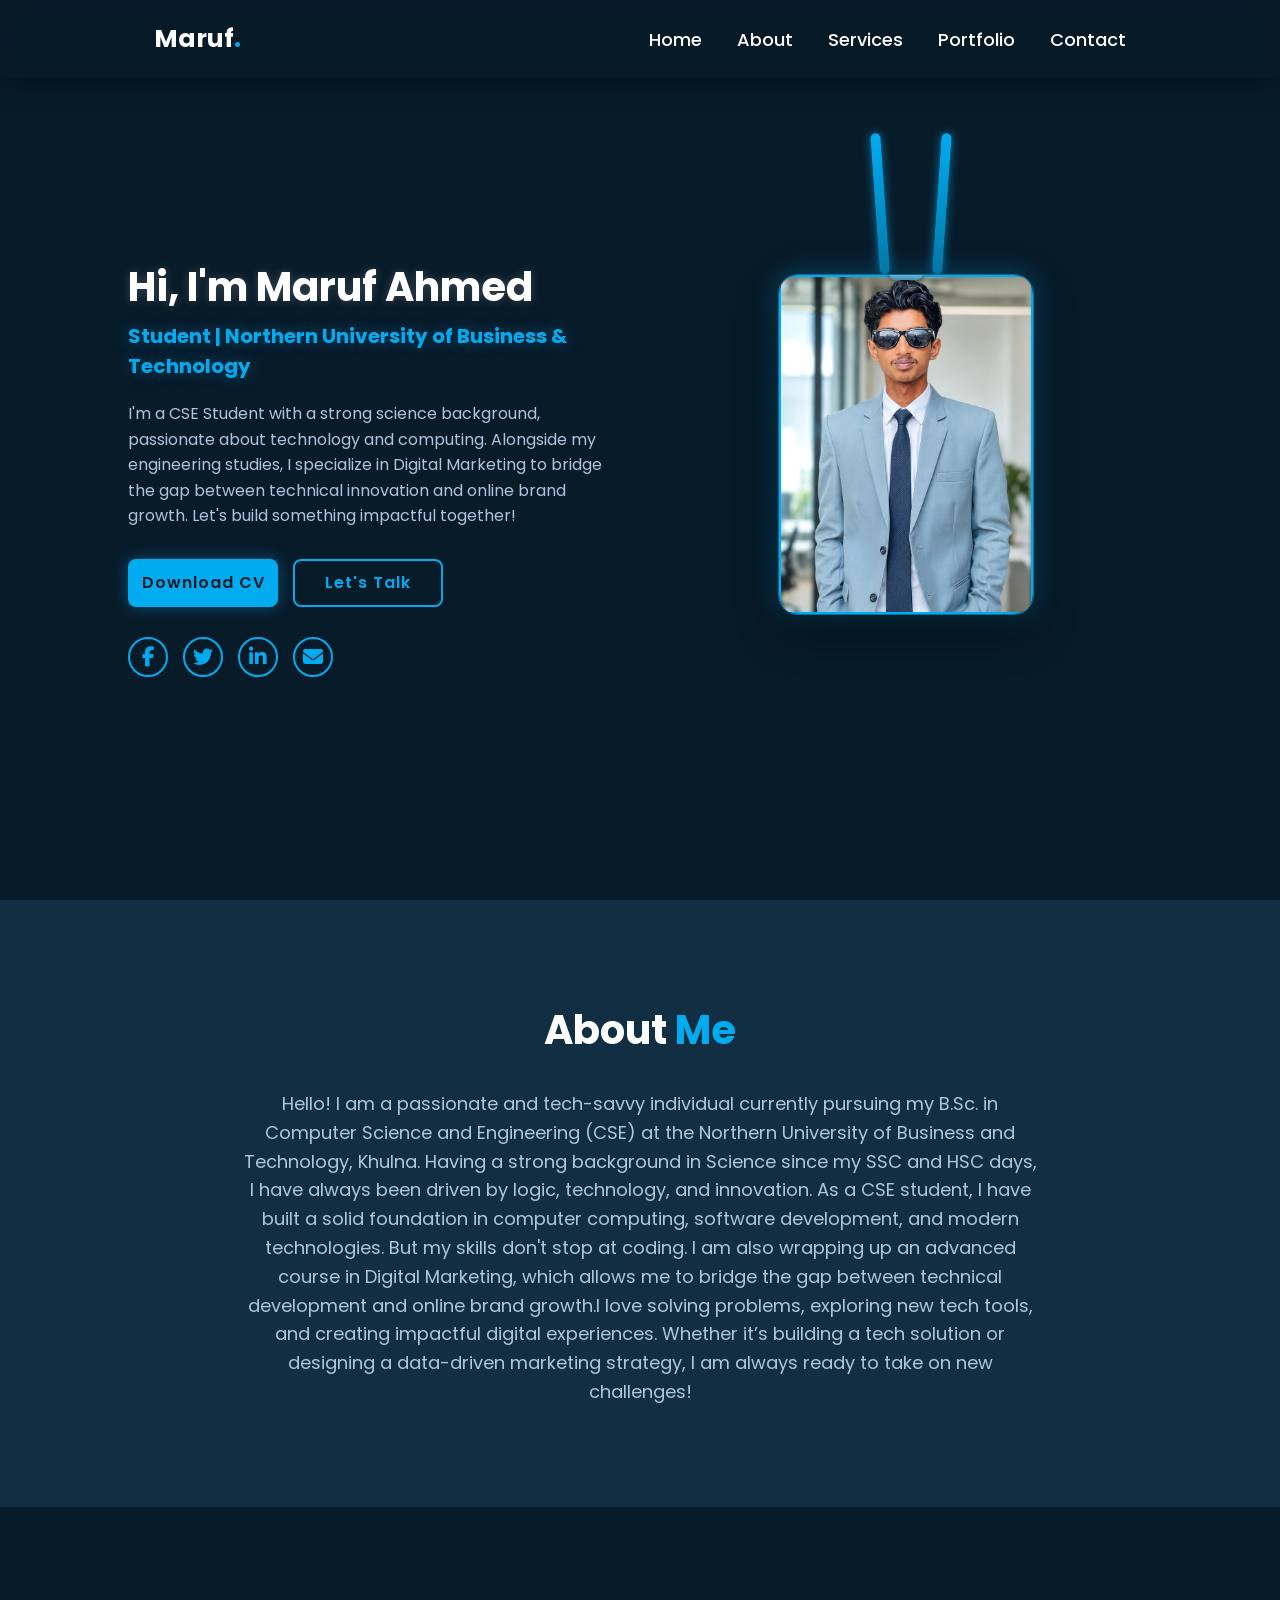
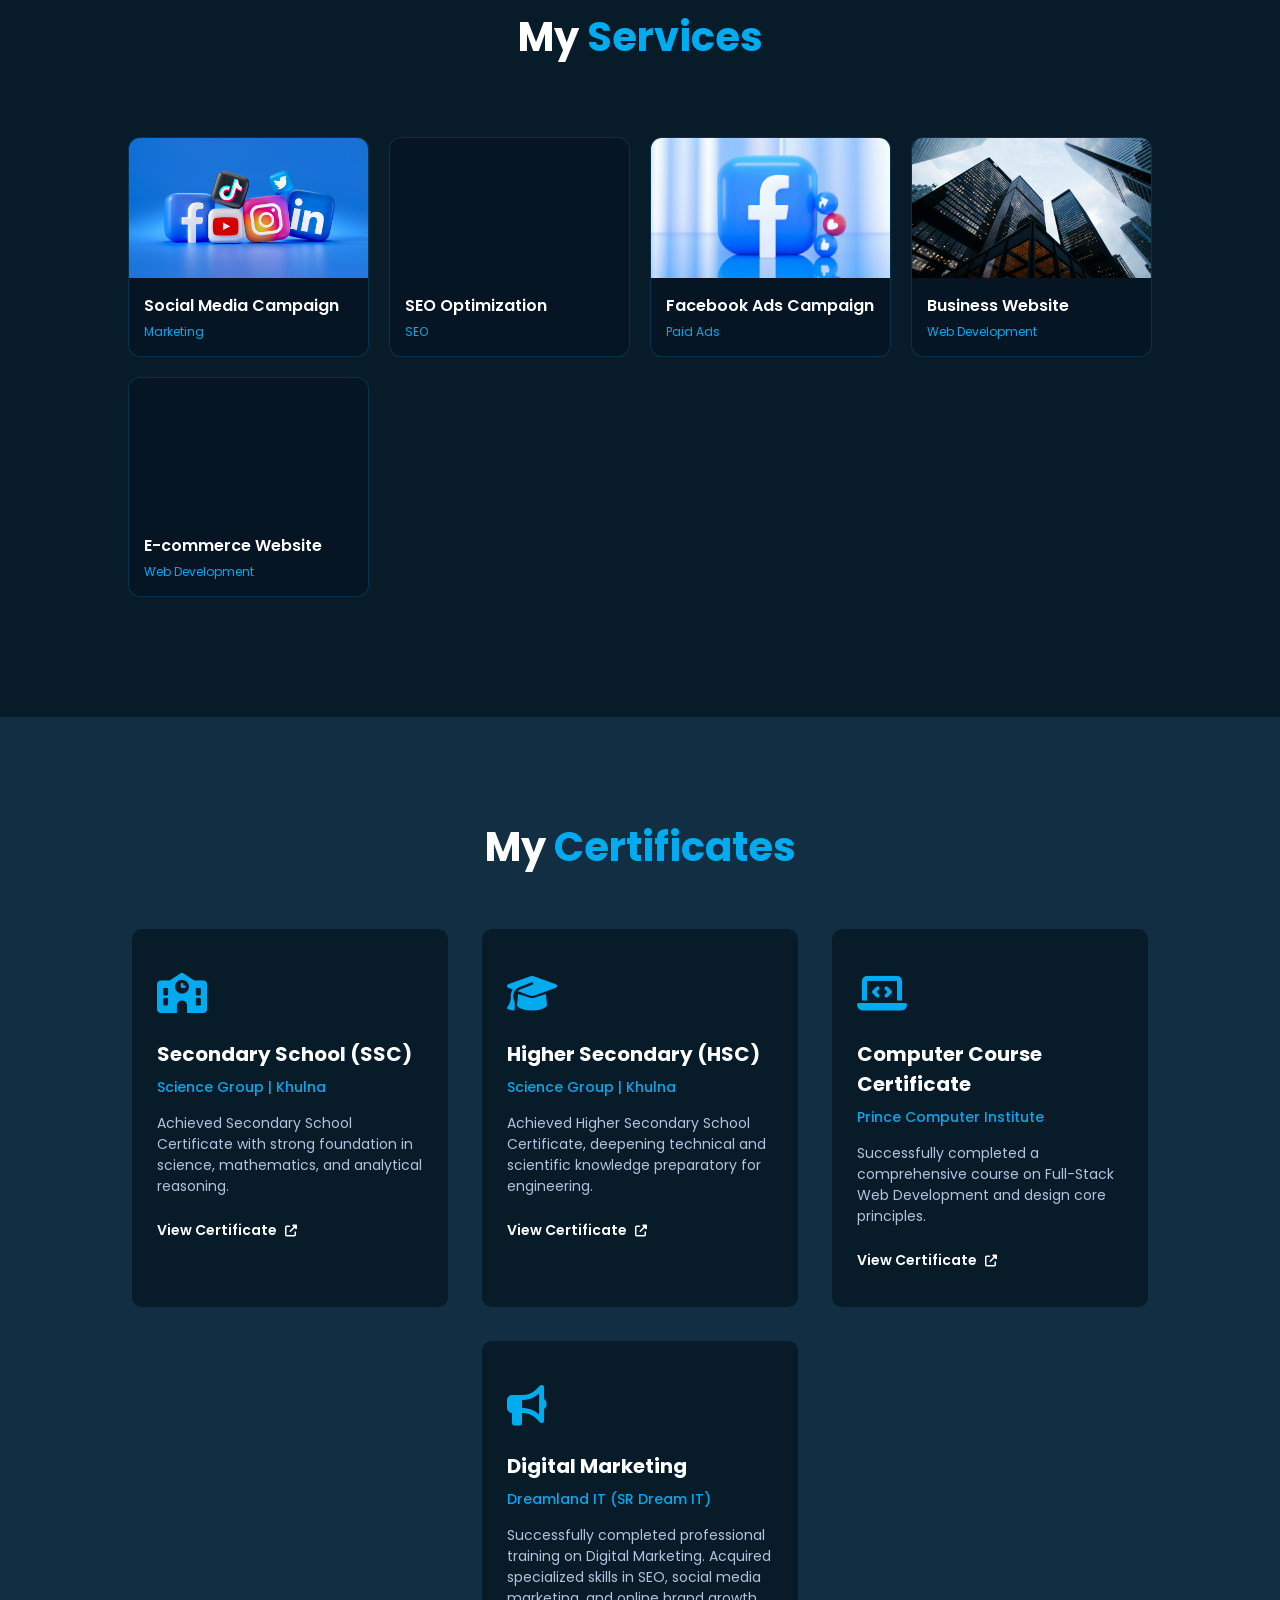
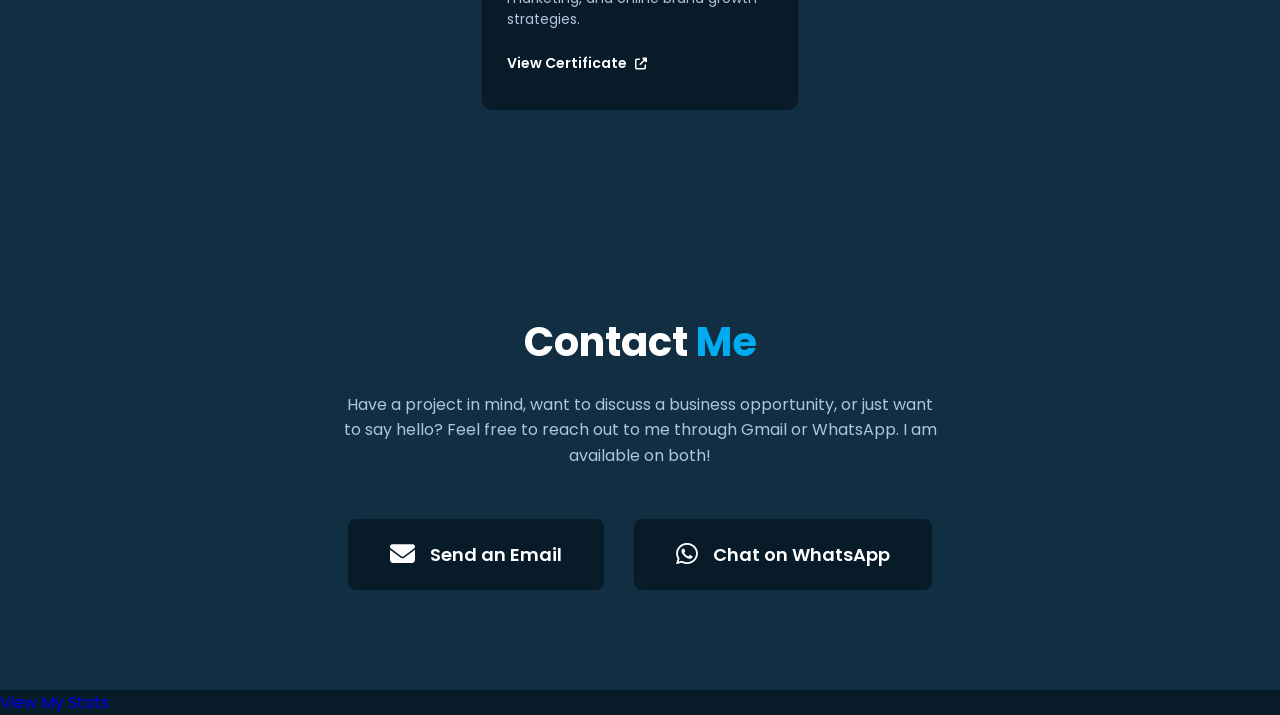
==== commit 0234c5e0: "Update portfolio" ====
--- a/index.html
+++ b/index.html
@@ -59,11 +59,7 @@
                 <span class="id-card-clip" aria-hidden="true"></span>
                 <div class="id-card-photo-frame">
                     <img src="maruf_face.png" alt="Maruf Ahmed" class="id-card-photo">
-                </div>
-                <div class="id-card-caption">
-                    <p class="id-card-name">Maruf Ahmed</p>
-                    <p class="id-card-role">CSE Student</p>
-                </div>
+                </div>                
             </div>
         </div>
 </section>
--- a/style.css
+++ b/style.css
@@ -387,6 +387,27 @@
     }
 }
 
+@media (max-width: 480px) {
+    nav {
+        flex-wrap: wrap;
+        row-gap: 8px;
+    }
+    nav ul {
+        flex-wrap: wrap;
+        justify-content: center;
+        width: 100%;
+        margin-top: 2px;
+    }
+    nav ul li a {
+        margin-left: 8px !important;
+        margin-right: 8px !important;
+        font-size: 12.5px !important;
+    }
+    section#hero, .hero, #hero {
+        padding-top: 130px !important; /* header is now 2 rows tall on very small screens */
+    }
+}
+
 .social-box {
     background-image: linear-gradient(rgba(14, 36, 51, 0.8), rgba(14, 36, 51, 0.8)), url('images/social.jpg') !important;
     background-size: cover !important;
@@ -546,6 +567,10 @@
     width: 100%;
     height: 100%;
     z-index: 1;
+    border: 2px solid var(--main-color);
+    border-radius: 20px; /* card-এর radius-এর সাথে ম্যাচ করানো */
+    box-shadow: 0 0 16px rgba(0, 171, 240, 0.55), inset 0 0 12px rgba(0, 171, 240, 0.25);
+    box-sizing: border-box;
 }
 
 /* This selector (2 classes) beats the old ".hero-image img" rule (1 class + tag)
@@ -573,8 +598,8 @@
     position: relative;
     z-index: 2;
     width: 100%;
-    padding: 28px 10px 12px;
-    background: linear-gradient(180deg, rgba(8, 27, 41, 0) 0%, rgba(8, 27, 41, 0.85) 55%, rgba(8, 27, 41, 0.95) 100%);
+    padding: 34px 10px 14px;
+    background: linear-gradient(180deg, rgba(8, 27, 41, 0) 0%, rgba(8, 27, 41, 0.75) 35%, rgba(8, 27, 41, 0.97) 65%, rgba(8, 27, 41, 0.99) 100%);
     text-align: center;
 }
 
